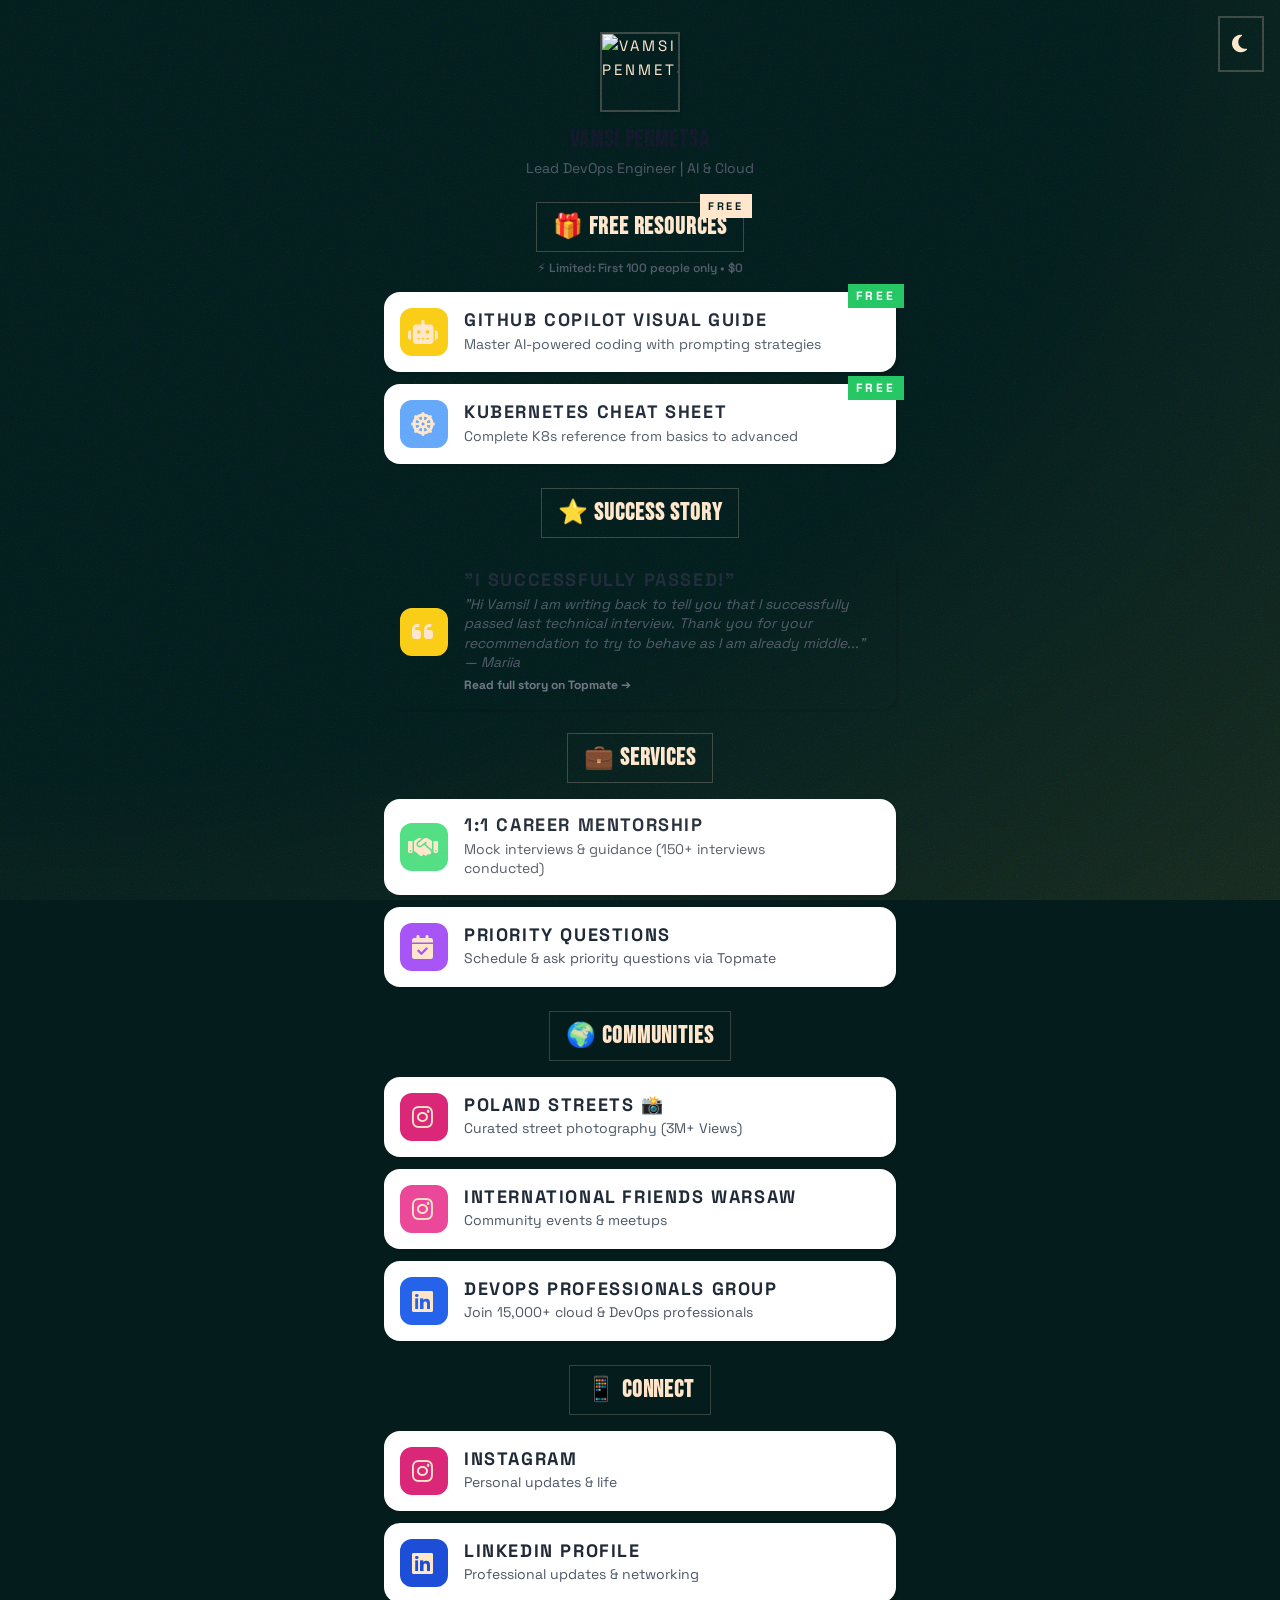
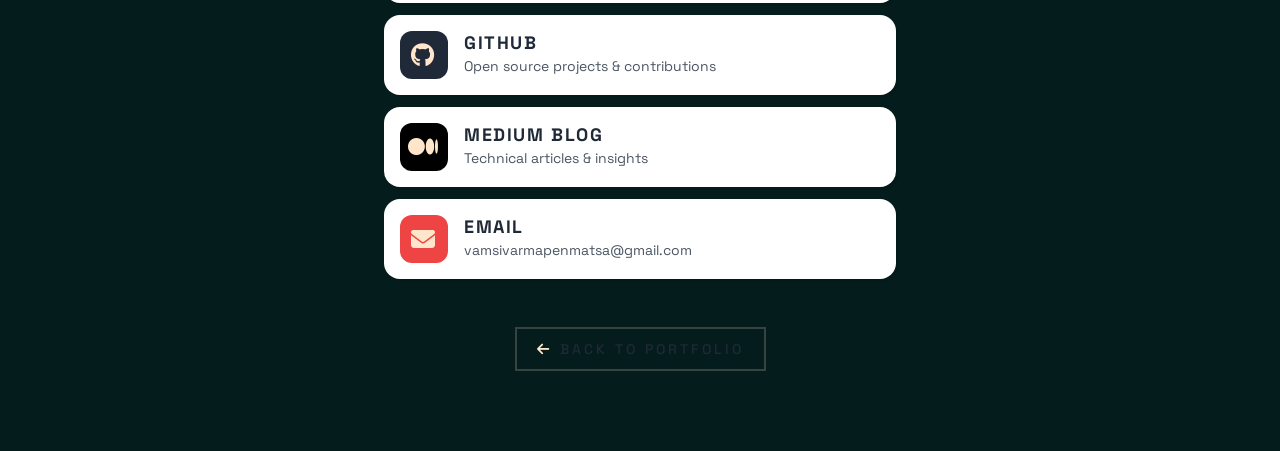
==== links/index.html @ af9b6572 "Updates" ====
<!DOCTYPE html>
<html lang="en">

<head>
    <meta charset="UTF-8">
    <meta name="viewport" content="width=device-width, initial-scale=1.0">
    <title>Vamsi Penmetsa | Links & Resources</title>
    <link rel="icon" type="image/jpeg" href="/assets/vamsi-profile-f85da86c.jpg">
    <link rel="stylesheet" href="https://cdnjs.cloudflare.com/ajax/libs/font-awesome/6.4.0/css/all.min.css"
        integrity="sha512-iecdLmaskl7CVkqkXNQ/ZH/XLlvWZOJyj7Yy7tcenmpD1ypASozpmT/E0iPtmFIB46ZmdtAc9eNBvH0H/ZpiBw=="
        crossorigin="anonymous" referrerpolicy="no-referrer" />
    <meta name="description" content="All my resources, products, services, and community links in one place.">
  <script type="module" crossorigin src="/assets/main-422a6672.js"></script>
  <link rel="stylesheet" href="/assets/main-b4ee6c34.css">
</head>

<body class="min-h-screen flex flex-col items-center py-8 px-4 relative overflow-x-hidden">

    <!-- Minimal Profile Section -->
    <div class="text-center mb-6 relative z-10">
        <img src="./public/vamsi-profile.jpg" alt="Vamsi Penmetsa"
            class="w-20 h-20 rounded-full border-2 border-pencil dark:border-pencil-dark shadow-md mx-auto mb-3 object-cover object-top">
        <h1 class="text-2xl font-bold mb-0.5 text-gray-900 dark:text-gray-50">Vamsi Penmetsa</h1>
        <p class="text-gray-600 dark:text-gray-300 text-sm">Lead DevOps Engineer | AI & Cloud</p>
    </div>

    <!-- Links Container -->
    <div class="w-full max-w-lg space-y-6 z-10 mb-8">

        <!-- FREE RESOURCES SECTION -->
        <section class="space-y-3">
            <div class="text-center mb-4">
                <div class="inline-block relative z-10">
                    <h2
                        class="text-2xl font-bold inline-block px-4 py-2 bg-marker-yellow dark:bg-marker-yellow-dark rounded-lg transform -rotate-1 shadow-sketch relative z-0">
                        🎁 Free Resources
                    </h2>
                    <span
                        class="absolute -top-2 -right-2 bg-red-500 text-white text-xs font-bold px-2 py-1 rounded-full animate-pulse z-20">FREE</span>
                </div>
                <p class="text-xs text-gray-600 dark:text-gray-400 mt-2 font-semibold">⚡ Limited: First 100 people only
                    • $0</p>
            </div>

            <a href="https://vamsipenmetsa.gumroad.com/l/ryfhqh" target="_blank" class="link-item group relative">
                <span
                    class="absolute -top-2 -right-2 bg-green-500 text-white text-xs font-bold px-2 py-1 rounded-full z-10">FREE</span>
                <div class="link-icon bg-yellow-400">
                    <i class="fas fa-robot text-2xl text-gray-800"></i>
                </div>
                <div class="link-content">
                    <h3 class="link-title">GitHub Copilot Visual Guide</h3>
                    <p class="link-description">Master AI-powered coding with prompting strategies</p>
                </div>
                <i class="link-arrow fas fa-arrow-right"></i>
            </a>

            <a href="https://vamsipenmetsa.gumroad.com/l/knioda" target="_blank" class="link-item group relative">
                <span
                    class="absolute -top-2 -right-2 bg-green-500 text-white text-xs font-bold px-2 py-1 rounded-full z-10">FREE</span>
                <div class="link-icon bg-blue-400">
                    <i class="fas fa-dharmachakra text-2xl text-white"></i>
                </div>
                <div class="link-content">
                    <h3 class="link-title">Kubernetes Cheat Sheet</h3>
                    <p class="link-description">Complete K8s reference from basics to advanced</p>
                </div>
                <i class="link-arrow fas fa-arrow-right"></i>
            </a>
        </section>

        <!-- TESTIMONIAL SECTION -->
        <section class="space-y-3">
            <div class="text-center mb-4">
                <h2
                    class="text-2xl font-bold inline-block px-4 py-2 bg-white dark:bg-paper-dark border-2 border-pencil dark:border-pencil-dark rounded-lg transform rotate-1 shadow-sketch">
                    ⭐ Success Story
                </h2>
            </div>

            <a href="https://topmate.io/vamsipenmetsa/1755002" target="_blank"
                class="block link-item group bg-yellow-50 dark:bg-gray-800">
                <div class="link-icon bg-yellow-400">
                    <i class="fas fa-quote-left text-2xl text-gray-800"></i>
                </div>
                <div class="link-content">
                    <h3 class="link-title">"I successfully passed!"</h3>
                    <p class="link-description italic">"Hi Vamsi! I am writing back to tell you that I successfully
                        passed last technical interview. Thank you for your recommendation to try to behave as I am
                        already middle..." — Mariia</p>
                    <p class="text-xs text-gray-500 mt-1 font-bold">Read full story on Topmate ➔</p>
                </div>
            </a>
        </section>

        <!-- SERVICES SECTION -->
        <section class="space-y-3">
            <div class="text-center mb-4">
                <h2
                    class="text-2xl font-bold inline-block px-4 py-2 bg-marker-pink dark:bg-marker-pink-dark rounded-lg transform rotate-1 shadow-sketch">
                    💼 Services
                </h2>
            </div>

            <a href="https://topmate.io/vamsipenmetsa/1755002" target="_blank" class="link-item group">
                <div class="link-icon bg-green-400">
                    <i class="fas fa-handshake text-2xl text-white"></i>
                </div>
                <div class="link-content">
                    <h3 class="link-title">1:1 Career Mentorship</h3>
                    <p class="link-description">Mock interviews & guidance (150+ interviews conducted)</p>
                </div>
                <i class="link-arrow fas fa-arrow-right"></i>
            </a>

            <a href="https://openinapp.link/aq10m" target="_blank" class="link-item group">
                <div class="link-icon bg-purple-500">
                    <i class="fas fa-calendar-check text-2xl text-white"></i>
                </div>
                <div class="link-content">
                    <h3 class="link-title">Priority Questions</h3>
                    <p class="link-description">Schedule & ask priority questions via Topmate</p>
                </div>
                <i class="link-arrow fas fa-external-link-alt"></i>
            </a>
        </section>

        <!-- COMMUNITIES SECTION -->
        <section class="space-y-3">
            <div class="text-center mb-4">
                <h2
                    class="text-2xl font-bold inline-block px-4 py-2 bg-marker-blue dark:bg-marker-blue-dark rounded-lg transform -rotate-1 shadow-sketch">
                    🌍 Communities
                </h2>
            </div>

            <a href="https://www.instagram.com/poland_streets" target="_blank" class="link-item group">
                <div class="link-icon bg-pink-600">
                    <i class="fab fa-instagram text-2xl text-white"></i>
                </div>
                <div class="link-content">
                    <h3 class="link-title">Poland Streets 📸</h3>
                    <p class="link-description">Curated street photography (3M+ Views)</p>
                </div>
                <i class="link-arrow fas fa-external-link-alt"></i>
            </a>

            <a href="https://www.instagram.com/international_friends_wawa" target="_blank" class="link-item group">
                <div class="link-icon bg-pink-500">
                    <i class="fab fa-instagram text-2xl text-white"></i>
                </div>
                <div class="link-content">
                    <h3 class="link-title">International Friends Warsaw</h3>
                    <p class="link-description">Community events & meetups</p>
                </div>
                <i class="link-arrow fas fa-external-link-alt"></i>
            </a>

            <a href="https://linkedin.openinapp.co/groups-13986647" target="_blank" class="link-item group">
                <div class="link-icon bg-blue-600">
                    <i class="fab fa-linkedin text-2xl text-white"></i>
                </div>
                <div class="link-content">
                    <h3 class="link-title">DevOps Professionals Group</h3>
                    <p class="link-description">Join 15,000+ cloud & DevOps professionals</p>
                </div>
                <i class="link-arrow fas fa-external-link-alt"></i>
            </a>
        </section>

        <!-- CONNECT SECTION -->
        <section class="space-y-3">
            <div class="text-center mb-4">
                <h2
                    class="text-2xl font-bold inline-block px-4 py-2 bg-marker-green dark:bg-marker-green-dark rounded-lg transform rotate-1 shadow-sketch">
                    📱 Connect
                </h2>
            </div>

            <a href="https://www.instagram.com/vamsipenmetsa7" target="_blank" class="link-item group">
                <div class="link-icon bg-pink-600">
                    <i class="fab fa-instagram text-2xl text-white"></i>
                </div>
                <div class="link-content">
                    <h3 class="link-title">Instagram</h3>
                    <p class="link-description">Personal updates & life</p>
                </div>
                <i class="link-arrow fas fa-external-link-alt"></i>
            </a>

            <a href="https://www.linkedin.com/in/vamsipenmetsa" target="_blank" class="link-item group">
                <div class="link-icon bg-blue-700">
                    <i class="fab fa-linkedin text-2xl text-white"></i>
                </div>
                <div class="link-content">
                    <h3 class="link-title">LinkedIn Profile</h3>
                    <p class="link-description">Professional updates & networking</p>
                </div>
                <i class="link-arrow fas fa-external-link-alt"></i>
            </a>

            <a href="https://github.com/vamsipenmetsa" target="_blank" class="link-item group">
                <div class="link-icon bg-gray-800 dark:bg-gray-700">
                    <i class="fab fa-github text-2xl text-white"></i>
                </div>
                <div class="link-content">
                    <h3 class="link-title">GitHub</h3>
                    <p class="link-description">Open source projects & contributions</p>
                </div>
                <i class="link-arrow fas fa-external-link-alt"></i>
            </a>

            <a href="https://medium.com/@vamsipenmetsa" target="_blank" class="link-item group">
                <div class="link-icon bg-black dark:bg-gray-900">
                    <i class="fab fa-medium text-2xl text-white"></i>
                </div>
                <div class="link-content">
                    <h3 class="link-title">Medium Blog</h3>
                    <p class="link-description">Technical articles & insights</p>
                </div>
                <i class="link-arrow fas fa-external-link-alt"></i>
            </a>

            <a href="mailto:vamsivarmapenmatsa@gmail.com" class="link-item group">
                <div class="link-icon bg-red-500">
                    <i class="fas fa-envelope text-2xl text-white"></i>
                </div>
                <div class="link-content">
                    <h3 class="link-title">Email</h3>
                    <p class="link-description">vamsivarmapenmatsa@gmail.com</p>
                </div>
                <i class="link-arrow fas fa-arrow-right"></i>
            </a>


        </section>

        <!-- Back to Portfolio -->
        <div class="text-center pt-6 pb-4">
            <a href="../index.html"
                class="inline-flex items-center gap-2 px-5 py-2.5 rounded-full border-2 border-pencil dark:border-pencil-dark text-sm font-medium text-gray-800 dark:text-gray-200 hover:bg-pencil hover:text-white dark:hover:bg-pencil-dark dark:hover:text-white transition-all duration-300 shadow-sketch">
                <i class="fas fa-arrow-left"></i>
                <span>Back to Portfolio</span>
            </a>
        </div>
    </div>

    <!-- Theme Toggle -->
    <button id="theme-toggle"
        class="fixed top-4 right-4 text-xl text-pencil dark:text-pencil-dark hover:text-blue-600 transition-all z-50 p-3 bg-white dark:bg-paper-dark rounded-full shadow-sketch border-2 border-pencil dark:border-pencil-dark hover:rotate-12 hover:scale-110">
        <i class="fas fa-moon dark:hidden"></i>
        <i class="fas fa-sun hidden dark:block text-yellow-400"></i>
    </button>

    

    <style>
        /* Link Item Styles */
        .link-item {
            display: flex;
            align-items: center;
            gap: 1rem;
            padding: 1rem;
            background: white;
            border: 2px solid var(--pencil);
            border-radius: 16px;
            transition: all 0.3s ease;
            text-decoration: none;
            color: inherit;
            box-shadow: 3px 3px 0px rgba(0, 0, 0, 0.1);
        }

        .dark .link-item {
            background: var(--paper-dark);
            border-color: var(--pencil-dark);
        }

        .link-item:hover {
            transform: translateY(-2px);
            box-shadow: 5px 5px 0px rgba(0, 0, 0, 0.15);
        }

        .link-icon {
            width: 48px;
            height: 48px;
            min-width: 48px;
            border-radius: 12px;
            display: flex;
            align-items: center;
            justify-content: center;
            transition: transform 0.3s ease;
        }

        .link-icon i {
            display: inline-block;
            line-height: 1;
        }


        .link-item:hover .link-icon {
            transform: scale(1.1) rotate(5deg);
        }

        .link-content {
            flex: 1;
            text-align: left;
            min-width: 0;
        }

        .link-title {
            font-size: 1.125rem;
            font-weight: 700;
            margin: 0 0 0.25rem 0;
            color: #1f2937;
            transition: color 0.3s ease;
        }

        .dark .link-title {
            color: #f9fafb;
        }

        .link-item:hover .link-title {
            color: #2563eb;
        }

        .link-description {
            font-size: 0.875rem;
            margin: 0;
            color: #4b5563;
            line-height: 1.4;
        }

        .dark .link-description {
            color: #d1d5db;
        }

        .link-arrow {
            font-size: 1.25rem;
            color: #9ca3af;
            opacity: 0;
            transform: translateX(-8px);
            transition: all 0.3s ease;
        }

        .link-item:hover .link-arrow {
            opacity: 1;
            transform: translateX(0);
            color: #2563eb;
        }

        /* Section Headers */
        section h2 {
            position: relative;
            z-index: 1;
        }

        /* Responsive adjustments */
        @media (max-width: 640px) {
            .link-title {
                font-size: 1rem;
            }

            .link-description {
                font-size: 0.8125rem;
            }

            .link-icon {
                width: 40px;
                height: 40px;
                min-width: 40px;
            }

            section h2 {
                font-size: 1.5rem;
            }
        }
    </style>
</body>

</html>
---- assets/main-b4ee6c34.css ----
@import"https://fonts.googleapis.com/css2?family=Bebas+Neue&family=Space+Grotesk:wght@300;400;500;600;700&family=Courier+Prime:wght@400;700&display=swap";*,:before,:after{--tw-border-spacing-x: 0;--tw-border-spacing-y: 0;--tw-translate-x: 0;--tw-translate-y: 0;--tw-rotate: 0;--tw-skew-x: 0;--tw-skew-y: 0;--tw-scale-x: 1;--tw-scale-y: 1;--tw-pan-x: ;--tw-pan-y: ;--tw-pinch-zoom: ;--tw-scroll-snap-strictness: proximity;--tw-gradient-from-position: ;--tw-gradient-via-position: ;--tw-gradient-to-position: ;--tw-ordinal: ;--tw-slashed-zero: ;--tw-numeric-figure: ;--tw-numeric-spacing: ;--tw-numeric-fraction: ;--tw-ring-inset: ;--tw-ring-offset-width: 0px;--tw-ring-offset-color: #fff;--tw-ring-color: rgb(59 130 246 / .5);--tw-ring-offset-shadow: 0 0 #0000;--tw-ring-shadow: 0 0 #0000;--tw-shadow: 0 0 #0000;--tw-shadow-colored: 0 0 #0000;--tw-blur: ;--tw-brightness: ;--tw-contrast: ;--tw-grayscale: ;--tw-hue-rotate: ;--tw-invert: ;--tw-saturate: ;--tw-sepia: ;--tw-drop-shadow: ;--tw-backdrop-blur: ;--tw-backdrop-brightness: ;--tw-backdrop-contrast: ;--tw-backdrop-grayscale: ;--tw-backdrop-hue-rotate: ;--tw-backdrop-invert: ;--tw-backdrop-opacity: ;--tw-backdrop-saturate: ;--tw-backdrop-sepia: ;--tw-contain-size: ;--tw-contain-layout: ;--tw-contain-paint: ;--tw-contain-style: }::backdrop{--tw-border-spacing-x: 0;--tw-border-spacing-y: 0;--tw-translate-x: 0;--tw-translate-y: 0;--tw-rotate: 0;--tw-skew-x: 0;--tw-skew-y: 0;--tw-scale-x: 1;--tw-scale-y: 1;--tw-pan-x: ;--tw-pan-y: ;--tw-pinch-zoom: ;--tw-scroll-snap-strictness: proximity;--tw-gradient-from-position: ;--tw-gradient-via-position: ;--tw-gradient-to-position: ;--tw-ordinal: ;--tw-slashed-zero: ;--tw-numeric-figure: ;--tw-numeric-spacing: ;--tw-numeric-fraction: ;--tw-ring-inset: ;--tw-ring-offset-width: 0px;--tw-ring-offset-color: #fff;--tw-ring-color: rgb(59 130 246 / .5);--tw-ring-offset-shadow: 0 0 #0000;--tw-ring-shadow: 0 0 #0000;--tw-shadow: 0 0 #0000;--tw-shadow-colored: 0 0 #0000;--tw-blur: ;--tw-brightness: ;--tw-contrast: ;--tw-grayscale: ;--tw-hue-rotate: ;--tw-invert: ;--tw-saturate: ;--tw-sepia: ;--tw-drop-shadow: ;--tw-backdrop-blur: ;--tw-backdrop-brightness: ;--tw-backdrop-contrast: ;--tw-backdrop-grayscale: ;--tw-backdrop-hue-rotate: ;--tw-backdrop-invert: ;--tw-backdrop-opacity: ;--tw-backdrop-saturate: ;--tw-backdrop-sepia: ;--tw-contain-size: ;--tw-contain-layout: ;--tw-contain-paint: ;--tw-contain-style: }*,:before,:after{box-sizing:border-box;border-width:0;border-style:solid;border-color:#e5e7eb}:before,:after{--tw-content: ""}html,:host{line-height:1.5;-webkit-text-size-adjust:100%;-moz-tab-size:4;-o-tab-size:4;tab-size:4;font-family:Space Grotesk,system-ui,sans-serif;font-feature-settings:normal;font-variation-settings:normal;-webkit-tap-highlight-color:transparent}body{margin:0;line-height:inherit}hr{height:0;color:inherit;border-top-width:1px}abbr:where([title]){-webkit-text-decoration:underline dotted;text-decoration:underline dotted}h1,h2,h3,h4,h5,h6{font-size:inherit;font-weight:inherit}a{color:inherit;text-decoration:inherit}b,strong{font-weight:bolder}code,kbd,samp,pre{font-family:Courier Prime,ui-monospace,monospace;font-feature-settings:normal;font-variation-settings:normal;font-size:1em}small{font-size:80%}sub,sup{font-size:75%;line-height:0;position:relative;vertical-align:baseline}sub{bottom:-.25em}sup{top:-.5em}table{text-indent:0;border-color:inherit;border-collapse:collapse}button,input,optgroup,select,textarea{font-family:inherit;font-feature-settings:inherit;font-variation-settings:inherit;font-size:100%;font-weight:inherit;line-height:inherit;letter-spacing:inherit;color:inherit;margin:0;padding:0}button,select{text-transform:none}button,input:where([type=button]),input:where([type=reset]),input:where([type=submit]){-webkit-appearance:button;background-color:transparent;background-image:none}:-moz-focusring{outline:auto}:-moz-ui-invalid{box-shadow:none}progress{vertical-align:baseline}::-webkit-inner-spin-button,::-webkit-outer-spin-button{height:auto}[type=search]{-webkit-appearance:textfield;outline-offset:-2px}::-webkit-search-decoration{-webkit-appearance:none}::-webkit-file-upload-button{-webkit-appearance:button;font:inherit}summary{display:list-item}blockquote,dl,dd,h1,h2,h3,h4,h5,h6,hr,figure,p,pre{margin:0}fieldset{margin:0;padding:0}legend{padding:0}ol,ul,menu{list-style:none;margin:0;padding:0}dialog{padding:0}textarea{resize:vertical}input::-moz-placeholder,textarea::-moz-placeholder{opacity:1;color:#9ca3af}input::placeholder,textarea::placeholder{opacity:1;color:#9ca3af}button,[role=button]{cursor:pointer}:disabled{cursor:default}img,svg,video,canvas,audio,iframe,embed,object{display:block;vertical-align:middle}img,video{max-width:100%;height:auto}[hidden]:where(:not([hidden=until-found])){display:none}.fixed{position:fixed}.absolute{position:absolute}.relative{position:relative}.sticky{position:sticky}.-inset-4{top:-1rem;right:-1rem;bottom:-1rem;left:-1rem}.inset-0{top:0;right:0;bottom:0;left:0}.-bottom-6{bottom:-1.5rem}.-left-5{left:-1.25rem}.-left-\[42px\]{left:-42px}.-right-12{right:-3rem}.-right-2{right:-.5rem}.-right-4{right:-1rem}.-top-2{top:-.5rem}.-top-4{top:-1rem}.-top-5{top:-1.25rem}.-top-8{top:-2rem}.bottom-3{bottom:.75rem}.left-0{left:0}.left-1\/2{left:50%}.left-3{left:.75rem}.right-3{right:.75rem}.right-4{right:1rem}.top-0{top:0}.top-16{top:4rem}.top-4{top:1rem}.-z-10{z-index:-10}.z-0{z-index:0}.z-10{z-index:10}.z-20{z-index:20}.z-50{z-index:50}.mx-auto{margin-left:auto;margin-right:auto}.mb-0\.5{margin-bottom:.125rem}.mb-10{margin-bottom:2.5rem}.mb-12{margin-bottom:3rem}.mb-2{margin-bottom:.5rem}.mb-20{margin-bottom:5rem}.mb-3{margin-bottom:.75rem}.mb-4{margin-bottom:1rem}.mb-5{margin-bottom:1.25rem}.mb-6{margin-bottom:1.5rem}.mb-8{margin-bottom:2rem}.ml-4{margin-left:1rem}.mt-1{margin-top:.25rem}.mt-2{margin-top:.5rem}.mt-3{margin-top:.75rem}.mt-4{margin-top:1rem}.mt-6{margin-top:1.5rem}.block{display:block}.inline-block{display:inline-block}.flex{display:flex}.inline-flex{display:inline-flex}.grid{display:grid}.hidden{display:none}.h-12{height:3rem}.h-20{height:5rem}.h-4{height:1rem}.h-6{height:1.5rem}.h-64{height:16rem}.h-\[115\%\]{height:115%}.h-full{height:100%}.min-h-screen{min-height:100vh}.w-12{width:3rem}.w-16{width:4rem}.w-20{width:5rem}.w-4{width:1rem}.w-6{width:1.5rem}.w-64{width:16rem}.w-\[115\%\]{width:115%}.w-full{width:100%}.max-w-2xl{max-width:42rem}.max-w-4xl{max-width:56rem}.max-w-5xl{max-width:64rem}.max-w-lg{max-width:32rem}.flex-1{flex:1 1 0%}.grow{flex-grow:1}.-translate-x-1\/2{--tw-translate-x: -50%;transform:translate(var(--tw-translate-x),var(--tw-translate-y)) rotate(var(--tw-rotate)) skew(var(--tw-skew-x)) skewY(var(--tw-skew-y)) scaleX(var(--tw-scale-x)) scaleY(var(--tw-scale-y))}.-rotate-1{--tw-rotate: -1deg;transform:translate(var(--tw-translate-x),var(--tw-translate-y)) rotate(var(--tw-rotate)) skew(var(--tw-skew-x)) skewY(var(--tw-skew-y)) scaleX(var(--tw-scale-x)) scaleY(var(--tw-scale-y))}.-rotate-2{--tw-rotate: -2deg;transform:translate(var(--tw-translate-x),var(--tw-translate-y)) rotate(var(--tw-rotate)) skew(var(--tw-skew-x)) skewY(var(--tw-skew-y)) scaleX(var(--tw-scale-x)) scaleY(var(--tw-scale-y))}.-rotate-6{--tw-rotate: -6deg;transform:translate(var(--tw-translate-x),var(--tw-translate-y)) rotate(var(--tw-rotate)) skew(var(--tw-skew-x)) skewY(var(--tw-skew-y)) scaleX(var(--tw-scale-x)) scaleY(var(--tw-scale-y))}.rotate-1{--tw-rotate: 1deg;transform:translate(var(--tw-translate-x),var(--tw-translate-y)) rotate(var(--tw-rotate)) skew(var(--tw-skew-x)) skewY(var(--tw-skew-y)) scaleX(var(--tw-scale-x)) scaleY(var(--tw-scale-y))}.rotate-12{--tw-rotate: 12deg;transform:translate(var(--tw-translate-x),var(--tw-translate-y)) rotate(var(--tw-rotate)) skew(var(--tw-skew-x)) skewY(var(--tw-skew-y)) scaleX(var(--tw-scale-x)) scaleY(var(--tw-scale-y))}.rotate-2{--tw-rotate: 2deg;transform:translate(var(--tw-translate-x),var(--tw-translate-y)) rotate(var(--tw-rotate)) skew(var(--tw-skew-x)) skewY(var(--tw-skew-y)) scaleX(var(--tw-scale-x)) scaleY(var(--tw-scale-y))}.rotate-6{--tw-rotate: 6deg;transform:translate(var(--tw-translate-x),var(--tw-translate-y)) rotate(var(--tw-rotate)) skew(var(--tw-skew-x)) skewY(var(--tw-skew-y)) scaleX(var(--tw-scale-x)) scaleY(var(--tw-scale-y))}.-skew-y-1{--tw-skew-y: -1deg;transform:translate(var(--tw-translate-x),var(--tw-translate-y)) rotate(var(--tw-rotate)) skew(var(--tw-skew-x)) skewY(var(--tw-skew-y)) scaleX(var(--tw-scale-x)) scaleY(var(--tw-scale-y))}.scale-105{--tw-scale-x: 1.05;--tw-scale-y: 1.05;transform:translate(var(--tw-translate-x),var(--tw-translate-y)) rotate(var(--tw-rotate)) skew(var(--tw-skew-x)) skewY(var(--tw-skew-y)) scaleX(var(--tw-scale-x)) scaleY(var(--tw-scale-y))}.transform{transform:translate(var(--tw-translate-x),var(--tw-translate-y)) rotate(var(--tw-rotate)) skew(var(--tw-skew-x)) skewY(var(--tw-skew-y)) scaleX(var(--tw-scale-x)) scaleY(var(--tw-scale-y))}@keyframes pulse{50%{opacity:.5}}.animate-pulse{animation:pulse 2s cubic-bezier(.4,0,.6,1) infinite}.cursor-pointer{cursor:pointer}.list-inside{list-style-position:inside}.list-disc{list-style-type:disc}.grid-cols-2{grid-template-columns:repeat(2,minmax(0,1fr))}.grid-cols-3{grid-template-columns:repeat(3,minmax(0,1fr))}.flex-col{flex-direction:column}.flex-wrap{flex-wrap:wrap}.items-center{align-items:center}.justify-center{justify-content:center}.justify-between{justify-content:space-between}.gap-1{gap:.25rem}.gap-12{gap:3rem}.gap-2{gap:.5rem}.gap-3{gap:.75rem}.gap-4{gap:1rem}.gap-5{gap:1.25rem}.gap-6{gap:1.5rem}.gap-8{gap:2rem}.space-y-1>:not([hidden])~:not([hidden]){--tw-space-y-reverse: 0;margin-top:calc(.25rem * calc(1 - var(--tw-space-y-reverse)));margin-bottom:calc(.25rem * var(--tw-space-y-reverse))}.space-y-12>:not([hidden])~:not([hidden]){--tw-space-y-reverse: 0;margin-top:calc(3rem * calc(1 - var(--tw-space-y-reverse)));margin-bottom:calc(3rem * var(--tw-space-y-reverse))}.space-y-2>:not([hidden])~:not([hidden]){--tw-space-y-reverse: 0;margin-top:calc(.5rem * calc(1 - var(--tw-space-y-reverse)));margin-bottom:calc(.5rem * var(--tw-space-y-reverse))}.space-y-3>:not([hidden])~:not([hidden]){--tw-space-y-reverse: 0;margin-top:calc(.75rem * calc(1 - var(--tw-space-y-reverse)));margin-bottom:calc(.75rem * var(--tw-space-y-reverse))}.space-y-6>:not([hidden])~:not([hidden]){--tw-space-y-reverse: 0;margin-top:calc(1.5rem * calc(1 - var(--tw-space-y-reverse)));margin-bottom:calc(1.5rem * var(--tw-space-y-reverse))}.overflow-hidden{overflow:hidden}.overflow-x-hidden{overflow-x:hidden}.whitespace-nowrap{white-space:nowrap}.rounded{border-radius:.25rem}.rounded-3xl{border-radius:1.5rem}.rounded-full{border-radius:9999px}.rounded-lg{border-radius:.5rem}.border{border-width:1px}.border-2{border-width:2px}.border-4{border-width:4px}.border-b-2{border-bottom-width:2px}.border-l-4{border-left-width:4px}.border-l-8{border-left-width:8px}.border-t{border-top-width:1px}.border-t-2{border-top-width:2px}.border-dashed{border-style:dashed}.border-blue-600{--tw-border-opacity: 1;border-color:rgb(37 99 235 / var(--tw-border-opacity, 1))}.border-gray-400{--tw-border-opacity: 1;border-color:rgb(156 163 175 / var(--tw-border-opacity, 1))}.border-marker-yellow{border-color:#ffe6cb22}.border-pencil{--tw-border-opacity: 1;border-color:rgb(255 230 203 / var(--tw-border-opacity, 1))}.border-white{--tw-border-opacity: 1;border-color:rgb(255 255 255 / var(--tw-border-opacity, 1))}.bg-black{--tw-bg-opacity: 1;background-color:rgb(0 0 0 / var(--tw-bg-opacity, 1))}.bg-blue-400{--tw-bg-opacity: 1;background-color:rgb(96 165 250 / var(--tw-bg-opacity, 1))}.bg-blue-600{--tw-bg-opacity: 1;background-color:rgb(37 99 235 / var(--tw-bg-opacity, 1))}.bg-blue-700{--tw-bg-opacity: 1;background-color:rgb(29 78 216 / var(--tw-bg-opacity, 1))}.bg-gray-300{--tw-bg-opacity: 1;background-color:rgb(209 213 219 / var(--tw-bg-opacity, 1))}.bg-gray-800{--tw-bg-opacity: 1;background-color:rgb(31 41 55 / var(--tw-bg-opacity, 1))}.bg-green-400{--tw-bg-opacity: 1;background-color:rgb(74 222 128 / var(--tw-bg-opacity, 1))}.bg-green-500{--tw-bg-opacity: 1;background-color:rgb(34 197 94 / var(--tw-bg-opacity, 1))}.bg-marker-blue,.bg-marker-green,.bg-marker-pink{background-color:#ffe6cb11}.bg-marker-yellow{background-color:#ffe6cb22}.bg-paper{--tw-bg-opacity: 1;background-color:rgb(4 28 28 / var(--tw-bg-opacity, 1))}.bg-paper\/90{background-color:#041c1ce6}.bg-pencil{--tw-bg-opacity: 1;background-color:rgb(255 230 203 / var(--tw-bg-opacity, 1))}.bg-pink-500{--tw-bg-opacity: 1;background-color:rgb(236 72 153 / var(--tw-bg-opacity, 1))}.bg-pink-600{--tw-bg-opacity: 1;background-color:rgb(219 39 119 / var(--tw-bg-opacity, 1))}.bg-purple-500{--tw-bg-opacity: 1;background-color:rgb(168 85 247 / var(--tw-bg-opacity, 1))}.bg-red-500{--tw-bg-opacity: 1;background-color:rgb(239 68 68 / var(--tw-bg-opacity, 1))}.bg-white{--tw-bg-opacity: 1;background-color:rgb(255 255 255 / var(--tw-bg-opacity, 1))}.bg-yellow-400{--tw-bg-opacity: 1;background-color:rgb(250 204 21 / var(--tw-bg-opacity, 1))}.bg-yellow-50{--tw-bg-opacity: 1;background-color:rgb(254 252 232 / var(--tw-bg-opacity, 1))}.object-contain{-o-object-fit:contain;object-fit:contain}.object-cover{-o-object-fit:cover;object-fit:cover}.object-top{-o-object-position:top;object-position:top}.p-2{padding:.5rem}.p-3{padding:.75rem}.p-4{padding:1rem}.p-5{padding:1.25rem}.p-6{padding:1.5rem}.p-8{padding:2rem}.\!px-4{padding-left:1rem!important;padding-right:1rem!important}.\!py-1{padding-top:.25rem!important;padding-bottom:.25rem!important}.px-1{padding-left:.25rem;padding-right:.25rem}.px-2{padding-left:.5rem;padding-right:.5rem}.px-3{padding-left:.75rem;padding-right:.75rem}.px-4{padding-left:1rem;padding-right:1rem}.px-5{padding-left:1.25rem;padding-right:1.25rem}.py-1{padding-top:.25rem;padding-bottom:.25rem}.py-2{padding-top:.5rem;padding-bottom:.5rem}.py-2\.5{padding-top:.625rem;padding-bottom:.625rem}.py-3{padding-top:.75rem;padding-bottom:.75rem}.py-4{padding-top:1rem;padding-bottom:1rem}.py-8{padding-top:2rem;padding-bottom:2rem}.pb-4{padding-bottom:1rem}.pl-4{padding-left:1rem}.pl-8{padding-left:2rem}.pt-3{padding-top:.75rem}.pt-4{padding-top:1rem}.pt-6{padding-top:1.5rem}.text-center{text-align:center}.text-2xl{font-size:1.5rem;line-height:2rem}.text-3xl{font-size:1.875rem;line-height:2.25rem}.text-5xl{font-size:3rem;line-height:1}.text-6xl{font-size:3.75rem;line-height:1}.text-base{font-size:1rem;line-height:1.5rem}.text-lg{font-size:1.125rem;line-height:1.75rem}.text-sm{font-size:.875rem;line-height:1.25rem}.text-xl{font-size:1.25rem;line-height:1.75rem}.text-xs{font-size:.75rem;line-height:1rem}.font-bold{font-weight:700}.font-medium{font-weight:500}.font-normal{font-weight:400}.font-semibold{font-weight:600}.uppercase{text-transform:uppercase}.italic{font-style:italic}.leading-relaxed{line-height:1.625}.leading-snug{line-height:1.375}.leading-tight{line-height:1.25}.tracking-widest{letter-spacing:.1em}.text-blue-600{--tw-text-opacity: 1;color:rgb(37 99 235 / var(--tw-text-opacity, 1))}.text-gray-500{--tw-text-opacity: 1;color:rgb(107 114 128 / var(--tw-text-opacity, 1))}.text-gray-600{--tw-text-opacity: 1;color:rgb(75 85 99 / var(--tw-text-opacity, 1))}.text-gray-800{--tw-text-opacity: 1;color:rgb(31 41 55 / var(--tw-text-opacity, 1))}.text-gray-900{--tw-text-opacity: 1;color:rgb(17 24 39 / var(--tw-text-opacity, 1))}.text-marker-yellow{color:#ffe6cb22}.text-pencil{--tw-text-opacity: 1;color:rgb(255 230 203 / var(--tw-text-opacity, 1))}.text-pencil-light{color:#ffe6cb99}.text-red-500{--tw-text-opacity: 1;color:rgb(239 68 68 / var(--tw-text-opacity, 1))}.text-white{--tw-text-opacity: 1;color:rgb(255 255 255 / var(--tw-text-opacity, 1))}.text-yellow-400{--tw-text-opacity: 1;color:rgb(250 204 21 / var(--tw-text-opacity, 1))}.text-yellow-500{--tw-text-opacity: 1;color:rgb(234 179 8 / var(--tw-text-opacity, 1))}.opacity-0{opacity:0}.opacity-20{opacity:.2}.opacity-50{opacity:.5}.shadow-inner{--tw-shadow: inset 0 2px 4px 0 rgb(0 0 0 / .05);--tw-shadow-colored: inset 0 2px 4px 0 var(--tw-shadow-color);box-shadow:var(--tw-ring-offset-shadow, 0 0 #0000),var(--tw-ring-shadow, 0 0 #0000),var(--tw-shadow)}.shadow-lg{--tw-shadow: 0 10px 15px -3px rgb(0 0 0 / .1), 0 4px 6px -4px rgb(0 0 0 / .1);--tw-shadow-colored: 0 10px 15px -3px var(--tw-shadow-color), 0 4px 6px -4px var(--tw-shadow-color);box-shadow:var(--tw-ring-offset-shadow, 0 0 #0000),var(--tw-ring-shadow, 0 0 #0000),var(--tw-shadow)}.shadow-md{--tw-shadow: 0 4px 6px -1px rgb(0 0 0 / .1), 0 2px 4px -2px rgb(0 0 0 / .1);--tw-shadow-colored: 0 4px 6px -1px var(--tw-shadow-color), 0 2px 4px -2px var(--tw-shadow-color);box-shadow:var(--tw-ring-offset-shadow, 0 0 #0000),var(--tw-ring-shadow, 0 0 #0000),var(--tw-shadow)}.shadow-sketch,.shadow-sketch-hover{--tw-shadow: 0 0 #0000;--tw-shadow-colored: 0 0 #0000;box-shadow:var(--tw-ring-offset-shadow, 0 0 #0000),var(--tw-ring-shadow, 0 0 #0000),var(--tw-shadow)}.filter{filter:var(--tw-blur) var(--tw-brightness) var(--tw-contrast) var(--tw-grayscale) var(--tw-hue-rotate) var(--tw-invert) var(--tw-saturate) var(--tw-sepia) var(--tw-drop-shadow)}.backdrop-blur-sm{--tw-backdrop-blur: blur(4px);-webkit-backdrop-filter:var(--tw-backdrop-blur) var(--tw-backdrop-brightness) var(--tw-backdrop-contrast) var(--tw-backdrop-grayscale) var(--tw-backdrop-hue-rotate) var(--tw-backdrop-invert) var(--tw-backdrop-opacity) var(--tw-backdrop-saturate) var(--tw-backdrop-sepia);backdrop-filter:var(--tw-backdrop-blur) var(--tw-backdrop-brightness) var(--tw-backdrop-contrast) var(--tw-backdrop-grayscale) var(--tw-backdrop-hue-rotate) var(--tw-backdrop-invert) var(--tw-backdrop-opacity) var(--tw-backdrop-saturate) var(--tw-backdrop-sepia)}.transition{transition-property:color,background-color,border-color,text-decoration-color,fill,stroke,opacity,box-shadow,transform,filter,backdrop-filter;transition-timing-function:cubic-bezier(.4,0,.2,1);transition-duration:.15s}.transition-all{transition-property:all;transition-timing-function:cubic-bezier(.4,0,.2,1);transition-duration:.15s}.transition-colors{transition-property:color,background-color,border-color,text-decoration-color,fill,stroke;transition-timing-function:cubic-bezier(.4,0,.2,1);transition-duration:.15s}.transition-opacity{transition-property:opacity;transition-timing-function:cubic-bezier(.4,0,.2,1);transition-duration:.15s}.transition-transform{transition-property:transform;transition-timing-function:cubic-bezier(.4,0,.2,1);transition-duration:.15s}.duration-300{transition-duration:.3s}:root{--bg: #041C1C;--text: #ffe6cb;--text-dim: rgba(255, 230, 203, .6);--text-muted: rgba(255, 230, 203, .4);--border: rgba(255, 230, 203, .2);--accent: #ffbd38;--hover-fill: rgba(255, 230, 203, .05)}html,body{background:var(--bg);color:var(--text)}body{font-family:Space Grotesk,system-ui,sans-serif;font-size:.9375rem;font-weight:400;line-height:1.6;letter-spacing:.1875rem;text-transform:uppercase;-webkit-font-smoothing:antialiased;-moz-osx-font-smoothing:grayscale;overflow-x:hidden;position:relative;background-image:none}::-moz-selection{background:var(--accent);color:var(--bg)}::selection{background:var(--accent);color:var(--bg)}body:before{content:"";position:fixed;top:0;right:0;bottom:0;left:0;pointer-events:none;z-index:200;mix-blend-mode:color-dodge;opacity:.08;background-image:url("data:image/svg+xml;utf8,<svg xmlns='http://www.w3.org/2000/svg' width='300' height='300'><filter id='n'><feTurbulence type='fractalNoise' baseFrequency='0.85' numOctaves='4' stitchTiles='stitch'/></filter><rect width='100%25' height='100%25' filter='url(%23n)'/></svg>");background-size:300px 300px}body:after{content:"";position:fixed;top:0;right:0;bottom:0;left:0;pointer-events:none;z-index:99;background:radial-gradient(ellipse at 0% 0%,rgba(255,189,56,0) 60%,rgba(255,189,56,.35) 100%);mix-blend-mode:lighten;opacity:.22}h1,h2,.font-display{font-family:Bebas Neue,Arial Narrow,sans-serif;font-weight:400;letter-spacing:.04em;line-height:.92;text-transform:uppercase}h1{font-size:clamp(3rem,8vw,6rem)}h2{font-size:clamp(2.2rem,5vw,4.2rem)}h3,h4,h5{font-family:Space Grotesk,system-ui,sans-serif;font-weight:600;letter-spacing:.1rem;line-height:1.15;text-transform:uppercase}h3{font-size:clamp(1.2rem,2vw,1.6rem)}p,li,blockquote{font-family:Space Grotesk,system-ui,sans-serif;font-size:1.0625rem;letter-spacing:normal;text-transform:none;line-height:1.6;color:var(--text-dim)}code,.font-courier{font-family:Courier Prime,ui-monospace,monospace;font-size:.75rem;letter-spacing:.08em;text-transform:lowercase}a{color:inherit;text-decoration:none;transition:opacity .15s ease}a:hover{opacity:.7}::-webkit-scrollbar{width:8px}::-webkit-scrollbar-track{background:var(--bg)}::-webkit-scrollbar-thumb{background:var(--text-muted);border:2px solid var(--bg)}.highlight-yellow,.highlight-pink,.highlight-green,.highlight-blue{display:inline-block;font-family:Space Grotesk,system-ui,sans-serif;font-size:.6875rem;font-weight:500;letter-spacing:.18rem;text-transform:uppercase;padding:.2em .5em;border:1px solid var(--border);background:transparent;color:var(--text);border-radius:0;mix-blend-mode:plus-lighter}.dark .highlight-yellow,.dark .highlight-pink,.dark .highlight-green,.dark .highlight-blue{background:transparent;border-color:var(--border);color:var(--text)}.sketch-box{background:transparent!important;color:var(--text)!important;border:1px solid var(--border)!important;border-radius:0!important;box-shadow:none!important;transform:none!important;transition:background .2s ease;position:relative}.sketch-box:hover{background:var(--hover-fill)!important;transform:none!important;box-shadow:none!important}.sketch-btn{display:inline-flex;align-items:center;gap:.5rem;padding:.6rem 1.2rem;border:1px solid var(--border)!important;border-radius:0!important;background:transparent!important;color:var(--text)!important;font-family:Space Grotesk,system-ui,sans-serif;font-weight:500;font-size:.6875rem;letter-spacing:.18rem;text-transform:uppercase;cursor:pointer;transition:all .15s ease}.sketch-btn:hover{background:var(--hover-fill)!important;color:var(--text)!important}.sketch-btn.bg-marker-yellow,.sketch-btn[class*=marker-yellow],.sketch-btn.bg-marker-blue{border-color:var(--text)!important;background:var(--text)!important;color:var(--bg)!important}.sketch-btn.bg-marker-yellow:hover,.sketch-btn[class*=marker-yellow]:hover,.sketch-btn.bg-marker-blue:hover{opacity:.8;background:var(--text)!important;color:var(--bg)!important}.nav-link{font-family:Space Grotesk,system-ui,sans-serif;font-size:.9375rem;font-weight:500;letter-spacing:.1875rem;text-transform:uppercase;color:var(--text);opacity:.7;transition:opacity .15s ease;position:relative;padding:0}.nav-link:after{display:none}.nav-link:hover{opacity:1;color:var(--text)}.section-title{font-family:Bebas Neue,Arial Narrow,sans-serif!important;font-size:clamp(2.2rem,5vw,4rem)!important;font-weight:400!important;letter-spacing:.04em!important;line-height:.92!important;text-transform:uppercase!important;color:var(--text)!important;background:none!important;border-bottom:1px solid var(--border);padding-bottom:.5rem;margin-bottom:2rem!important;display:block!important;transform:none!important}.section-title:before{display:none}.sticky-note,.sticky-note-pink,.sticky-note-yellow,.sticky-note-blue{padding:1.5rem;border:1px solid var(--border);background:transparent;color:var(--text);border-radius:0;box-shadow:none;transform:none!important;position:relative}.sticky-note-pink:before,.sticky-note-yellow:before,.sticky-note-blue:before{display:none}.dark .sticky-note,.dark .sticky-note-pink,.dark .sticky-note-yellow,.dark .sticky-note-blue{background:transparent;color:var(--text);border-color:var(--border)}header{border-bottom:1px solid var(--border)!important;border-style:solid!important;background:var(--bg)!important;-webkit-backdrop-filter:none!important;backdrop-filter:none!important}header .text-3xl{font-family:Bebas Neue,sans-serif!important;font-size:2.2rem;font-weight:400;letter-spacing:.04em;transform:none!important;color:var(--text)}header .text-3xl .highlight-yellow{background:none;border:none;padding:0;font-size:inherit;font-family:inherit;text-transform:uppercase;letter-spacing:inherit;color:var(--text);mix-blend-mode:plus-lighter}section .text-5xl,section .text-6xl,h1.text-5xl,h1.text-6xl{font-family:Bebas Neue,Arial Narrow,sans-serif!important;font-weight:400;letter-spacing:.04em;line-height:.92;mix-blend-mode:plus-lighter}section .rounded-full.border-4{border-radius:0!important;border:1px solid var(--border)!important;filter:contrast(1.05) saturate(.8)}.animate-spin-slow{display:none!important}section svg[viewBox="0 0 50 50"]{display:none}section .rounded-full.shadow-sketch,section .shadow-sketch{border-radius:0!important;border:1px solid var(--border)!important;background:var(--bg)!important;box-shadow:none!important;transform:none!important;color:var(--text)}section .rounded-full.border{border-radius:0!important;border:1px solid var(--border)!important;background:transparent!important;color:var(--text)}.rounded-full,.rounded-sm,.rounded,.rounded-lg,.rounded-xl,.rounded-2xl,.rounded-3xl,.w-6.h-6{border-radius:0!important}.border-l-4.border-pencil{border-left-width:1px!important;border-left-color:var(--border)!important}.border-dashed{border-style:solid!important}.absolute.-left-\[42px\].top-0.w-6.h-6{border-radius:0!important;background:var(--text)!important;border-color:var(--text)!important}.talk-image-frame{background:#000;border-bottom:1px solid var(--border);display:flex;align-items:center;justify-content:center;max-height:70vh;overflow:hidden}.talk-image{display:block;width:100%;height:auto;max-height:70vh;-o-object-fit:contain;object-fit:contain;-o-object-position:center;object-position:center;filter:contrast(1.02) saturate(.9)}.talk-image-frame .absolute{font-family:Space Grotesk,system-ui,sans-serif!important;font-size:.6875rem!important;letter-spacing:.18rem;text-transform:uppercase;border-radius:0!important;border-color:var(--border)!important;background:var(--bg)!important;color:var(--text)!important}section#skills .fa-cloud,section#skills .fa-code,section#skills .fa-terminal,section#skills .fa-robot{color:var(--accent)!important}#education img{filter:contrast(1) brightness(.95)}.animate-pulse{animation:none!important;border-radius:0!important;background:var(--text)!important;color:var(--bg)!important;border:none!important;font-family:Space Grotesk,system-ui,sans-serif!important;font-size:.6875rem!important;letter-spacing:.18rem;text-transform:uppercase}#resources .border-4.border-marker-yellow{border-width:1px!important;border-color:var(--border)!important}a:focus-visible,button:focus-visible{outline:1px solid var(--accent);outline-offset:3px}[class*=rotate-1],[class*=rotate-2],[class*=-rotate-1],[class*=-rotate-2],[class*=-skew-y-1]{transform:none!important}footer{border-top:1px solid var(--border)!important;border-style:solid!important}footer p{font-family:Space Grotesk,system-ui,sans-serif;font-size:.9375rem;letter-spacing:.1875rem;color:var(--text-muted)}#scroll-progress{position:fixed;top:0;left:0;height:1px;background:var(--text);z-index:9999;width:0%;transition:width .1s;border-radius:0;box-shadow:none;opacity:.6}.dark #scroll-progress{background:var(--text)}.dark body,body{background:var(--bg)!important;color:var(--text)!important}.bg-white,.bg-paper,.dark .bg-paper-dark,.dark .bg-gray-800,.bg-yellow-50{background:transparent!important}.text-pencil,.dark .text-pencil-dark{color:var(--text)!important}.text-pencil-light,.dark .text-pencil-dark-light{color:var(--text-dim)!important}.border-pencil,.dark .border-pencil-dark{border-color:var(--border)!important}.grid{gap:0!important}.grid>*{border:1px solid var(--border);padding:1.5rem}.grid.grid-cols-3>*,.grid.grid-cols-2>*{border:1px solid var(--border)}.grid.gap-8,.grid.gap-6,.grid.gap-4,.grid.gap-12{gap:0!important}.text-blue-600{color:var(--text)!important}.text-red-500{color:var(--accent)!important}.text-pencil-light{color:var(--text-dim)!important}.bg-pencil{background:var(--text)!important}.border-l-8{border-left-width:2px!important;border-left-color:var(--text)!important}.fas,.fab{color:var(--text)}@media (max-width: 768px){body{font-size:.875rem}.talk-image-frame,.talk-image{max-height:55vh}.grid>*{padding:1rem}}.hover\:rotate-0:hover{--tw-rotate: 0deg;transform:translate(var(--tw-translate-x),var(--tw-translate-y)) rotate(var(--tw-rotate)) skew(var(--tw-skew-x)) skewY(var(--tw-skew-y)) scaleX(var(--tw-scale-x)) scaleY(var(--tw-scale-y))}.hover\:rotate-12:hover{--tw-rotate: 12deg;transform:translate(var(--tw-translate-x),var(--tw-translate-y)) rotate(var(--tw-rotate)) skew(var(--tw-skew-x)) skewY(var(--tw-skew-y)) scaleX(var(--tw-scale-x)) scaleY(var(--tw-scale-y))}.hover\:scale-105:hover{--tw-scale-x: 1.05;--tw-scale-y: 1.05;transform:translate(var(--tw-translate-x),var(--tw-translate-y)) rotate(var(--tw-rotate)) skew(var(--tw-skew-x)) skewY(var(--tw-skew-y)) scaleX(var(--tw-scale-x)) scaleY(var(--tw-scale-y))}.hover\:scale-110:hover{--tw-scale-x: 1.1;--tw-scale-y: 1.1;transform:translate(var(--tw-translate-x),var(--tw-translate-y)) rotate(var(--tw-rotate)) skew(var(--tw-skew-x)) skewY(var(--tw-skew-y)) scaleX(var(--tw-scale-x)) scaleY(var(--tw-scale-y))}.hover\:bg-blue-200:hover{--tw-bg-opacity: 1;background-color:rgb(191 219 254 / var(--tw-bg-opacity, 1))}.hover\:bg-blue-50:hover{--tw-bg-opacity: 1;background-color:rgb(239 246 255 / var(--tw-bg-opacity, 1))}.hover\:bg-green-400:hover{--tw-bg-opacity: 1;background-color:rgb(74 222 128 / var(--tw-bg-opacity, 1))}.hover\:bg-marker-yellow\/20:hover{background-color:#ffe6cb33}.hover\:bg-pencil:hover{--tw-bg-opacity: 1;background-color:rgb(255 230 203 / var(--tw-bg-opacity, 1))}.hover\:bg-yellow-300:hover{--tw-bg-opacity: 1;background-color:rgb(253 224 71 / var(--tw-bg-opacity, 1))}.hover\:text-blue-600:hover{--tw-text-opacity: 1;color:rgb(37 99 235 / var(--tw-text-opacity, 1))}.hover\:text-white:hover{--tw-text-opacity: 1;color:rgb(255 255 255 / var(--tw-text-opacity, 1))}.hover\:underline:hover{text-decoration-line:underline}.hover\:opacity-90:hover{opacity:.9}.group:hover .group-hover\:opacity-100{opacity:1}.dark\:block:is(.dark *){display:block}.dark\:hidden:is(.dark *){display:none}.dark\:border-paper-dark:is(.dark *){--tw-border-opacity: 1;border-color:rgb(4 28 28 / var(--tw-border-opacity, 1))}.dark\:border-pencil-dark:is(.dark *){--tw-border-opacity: 1;border-color:rgb(255 230 203 / var(--tw-border-opacity, 1))}.dark\:bg-gray-700:is(.dark *){--tw-bg-opacity: 1;background-color:rgb(55 65 81 / var(--tw-bg-opacity, 1))}.dark\:bg-gray-800:is(.dark *){--tw-bg-opacity: 1;background-color:rgb(31 41 55 / var(--tw-bg-opacity, 1))}.dark\:bg-gray-900:is(.dark *){--tw-bg-opacity: 1;background-color:rgb(17 24 39 / var(--tw-bg-opacity, 1))}.dark\:bg-marker-blue-dark:is(.dark *){background-color:#ffe6cb08}.dark\:bg-marker-green-dark:is(.dark *){background-color:#ffe6cb08}.dark\:bg-marker-pink-dark:is(.dark *){background-color:#ffe6cb08}.dark\:bg-marker-yellow-dark:is(.dark *){background-color:#ffe6cb11}.dark\:bg-paper-dark:is(.dark *){--tw-bg-opacity: 1;background-color:rgb(4 28 28 / var(--tw-bg-opacity, 1))}.dark\:bg-paper-dark\/90:is(.dark *){background-color:#041c1ce6}.dark\:text-gray-200:is(.dark *){--tw-text-opacity: 1;color:rgb(229 231 235 / var(--tw-text-opacity, 1))}.dark\:text-gray-300:is(.dark *){--tw-text-opacity: 1;color:rgb(209 213 219 / var(--tw-text-opacity, 1))}.dark\:text-gray-400:is(.dark *){--tw-text-opacity: 1;color:rgb(156 163 175 / var(--tw-text-opacity, 1))}.dark\:text-gray-50:is(.dark *){--tw-text-opacity: 1;color:rgb(249 250 251 / var(--tw-text-opacity, 1))}.dark\:text-pencil-dark:is(.dark *){--tw-text-opacity: 1;color:rgb(255 230 203 / var(--tw-text-opacity, 1))}.dark\:text-pencil-dark-light:is(.dark *){color:#ffe6cb66}.dark\:text-white:is(.dark *){--tw-text-opacity: 1;color:rgb(255 255 255 / var(--tw-text-opacity, 1))}.dark\:hover\:bg-gray-800:hover:is(.dark *){--tw-bg-opacity: 1;background-color:rgb(31 41 55 / var(--tw-bg-opacity, 1))}.dark\:hover\:bg-pencil-dark:hover:is(.dark *){--tw-bg-opacity: 1;background-color:rgb(255 230 203 / var(--tw-bg-opacity, 1))}.dark\:hover\:text-white:hover:is(.dark *){--tw-text-opacity: 1;color:rgb(255 255 255 / var(--tw-text-opacity, 1))}@media (min-width: 768px){.md\:ml-8{margin-left:2rem}.md\:block{display:block}.md\:flex{display:flex}.md\:hidden{display:none}.md\:h-80{height:20rem}.md\:w-80{width:20rem}.md\:grid-cols-2{grid-template-columns:repeat(2,minmax(0,1fr))}.md\:grid-cols-4{grid-template-columns:repeat(4,minmax(0,1fr))}.md\:flex-row{flex-direction:row}.md\:text-3xl{font-size:1.875rem;line-height:2.25rem}.md\:text-6xl{font-size:3.75rem;line-height:1}}
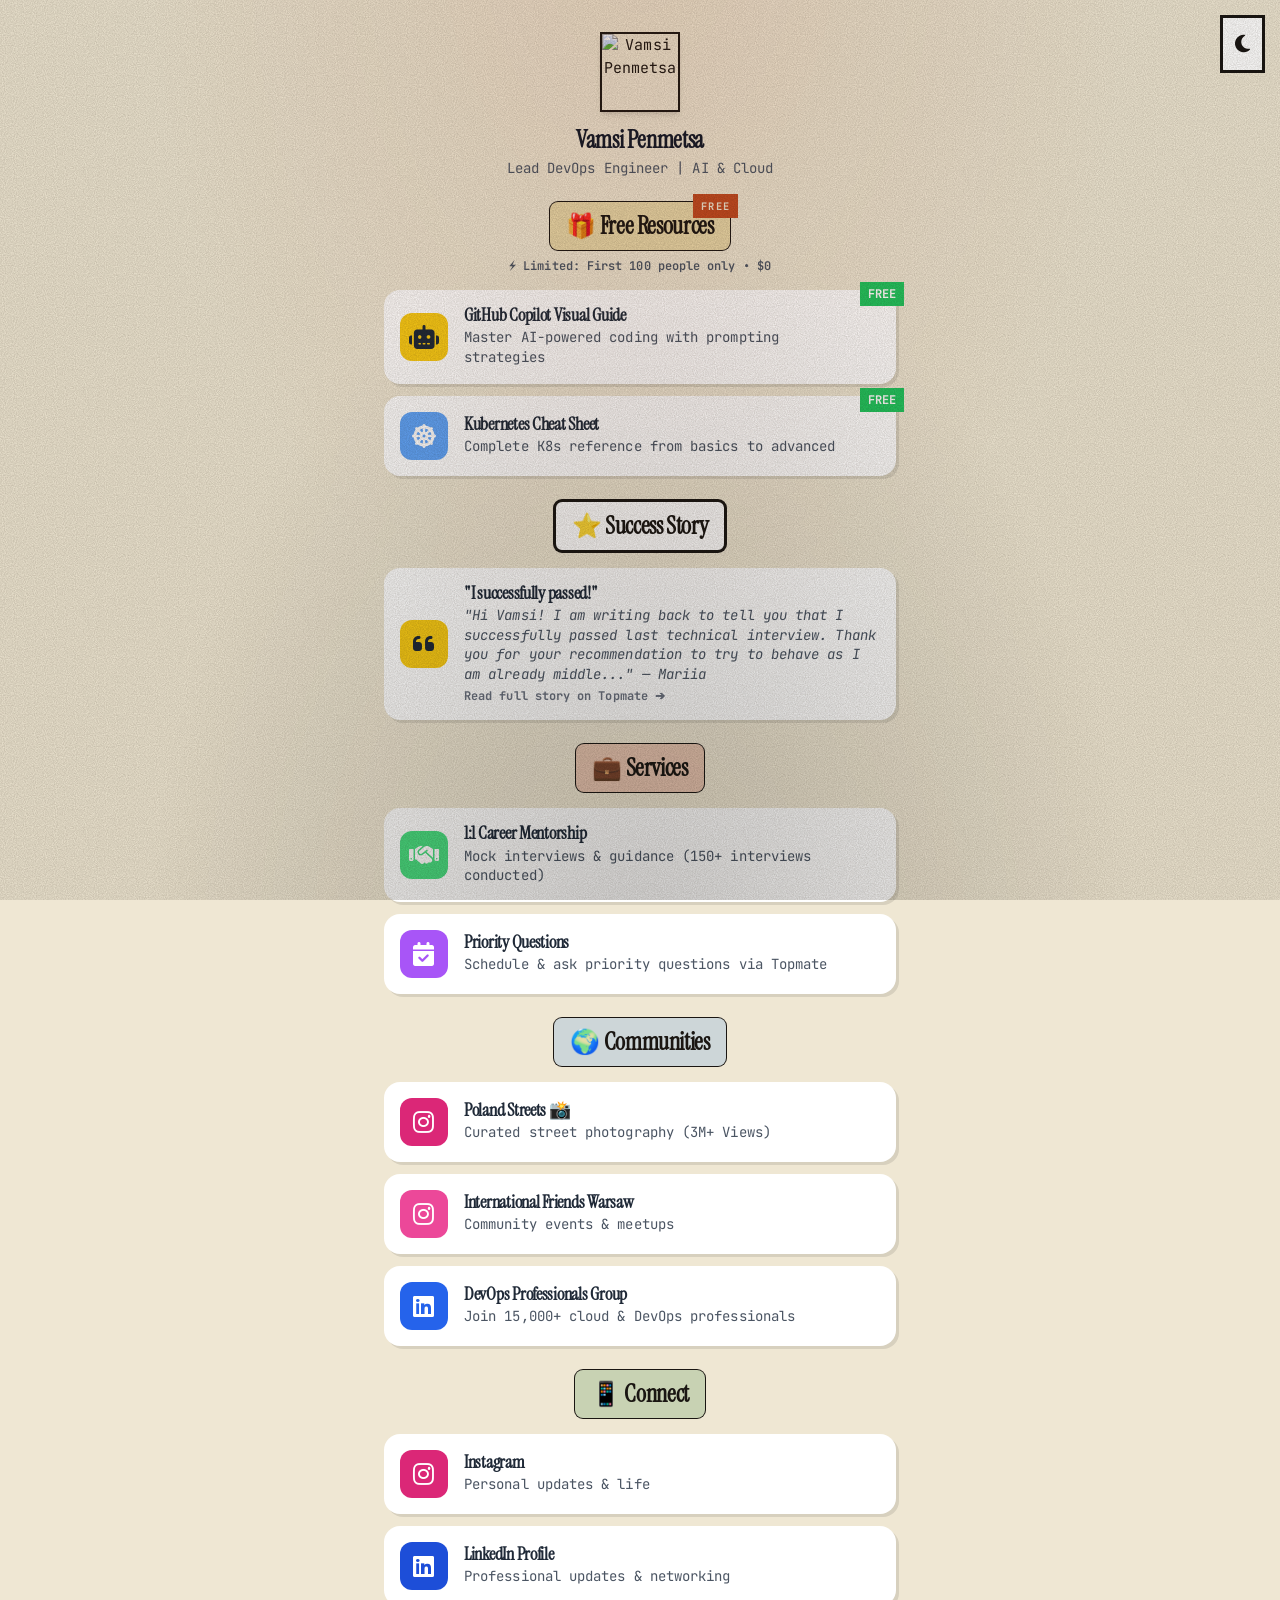
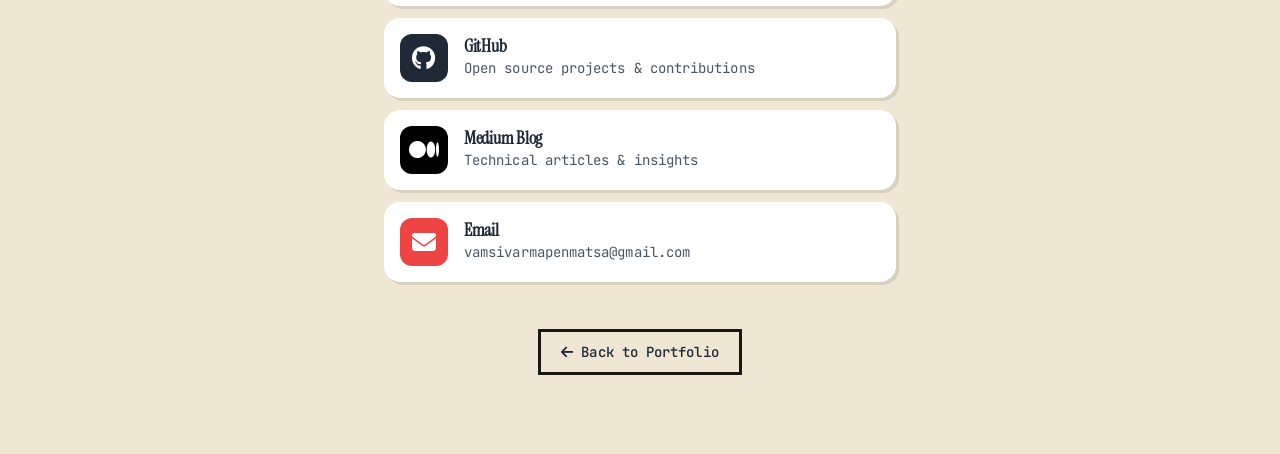
==== commit 1dcf32c1: "deploy: grainy editorial redesign (677c1ba)" ====
--- a/links/index.html
+++ b/links/index.html
@@ -10,8 +10,8 @@
         integrity="sha512-iecdLmaskl7CVkqkXNQ/ZH/XLlvWZOJyj7Yy7tcenmpD1ypASozpmT/E0iPtmFIB46ZmdtAc9eNBvH0H/ZpiBw=="
         crossorigin="anonymous" referrerpolicy="no-referrer" />
     <meta name="description" content="All my resources, products, services, and community links in one place.">
-  <script type="module" crossorigin src="/assets/main-422a6672.js"></script>
-  <link rel="stylesheet" href="/assets/main-b4ee6c34.css">
+  <script type="module" crossorigin src="/assets/main-ac13909f.js"></script>
+  <link rel="stylesheet" href="/assets/main-3405581f.css">
 </head>
 
 <body class="min-h-screen flex flex-col items-center py-8 px-4 relative overflow-x-hidden">
--- a/assets/main-3405581f.css
+++ b/assets/main-3405581f.css
@@ -0,0 +1 @@
+@import"https://fonts.googleapis.com/css2?family=Instrument+Serif:ital@0;1&family=JetBrains+Mono:wght@300;400;500;700&display=swap";*,:before,:after{--tw-border-spacing-x: 0;--tw-border-spacing-y: 0;--tw-translate-x: 0;--tw-translate-y: 0;--tw-rotate: 0;--tw-skew-x: 0;--tw-skew-y: 0;--tw-scale-x: 1;--tw-scale-y: 1;--tw-pan-x: ;--tw-pan-y: ;--tw-pinch-zoom: ;--tw-scroll-snap-strictness: proximity;--tw-gradient-from-position: ;--tw-gradient-via-position: ;--tw-gradient-to-position: ;--tw-ordinal: ;--tw-slashed-zero: ;--tw-numeric-figure: ;--tw-numeric-spacing: ;--tw-numeric-fraction: ;--tw-ring-inset: ;--tw-ring-offset-width: 0px;--tw-ring-offset-color: #fff;--tw-ring-color: rgb(59 130 246 / .5);--tw-ring-offset-shadow: 0 0 #0000;--tw-ring-shadow: 0 0 #0000;--tw-shadow: 0 0 #0000;--tw-shadow-colored: 0 0 #0000;--tw-blur: ;--tw-brightness: ;--tw-contrast: ;--tw-grayscale: ;--tw-hue-rotate: ;--tw-invert: ;--tw-saturate: ;--tw-sepia: ;--tw-drop-shadow: ;--tw-backdrop-blur: ;--tw-backdrop-brightness: ;--tw-backdrop-contrast: ;--tw-backdrop-grayscale: ;--tw-backdrop-hue-rotate: ;--tw-backdrop-invert: ;--tw-backdrop-opacity: ;--tw-backdrop-saturate: ;--tw-backdrop-sepia: ;--tw-contain-size: ;--tw-contain-layout: ;--tw-contain-paint: ;--tw-contain-style: }::backdrop{--tw-border-spacing-x: 0;--tw-border-spacing-y: 0;--tw-translate-x: 0;--tw-translate-y: 0;--tw-rotate: 0;--tw-skew-x: 0;--tw-skew-y: 0;--tw-scale-x: 1;--tw-scale-y: 1;--tw-pan-x: ;--tw-pan-y: ;--tw-pinch-zoom: ;--tw-scroll-snap-strictness: proximity;--tw-gradient-from-position: ;--tw-gradient-via-position: ;--tw-gradient-to-position: ;--tw-ordinal: ;--tw-slashed-zero: ;--tw-numeric-figure: ;--tw-numeric-spacing: ;--tw-numeric-fraction: ;--tw-ring-inset: ;--tw-ring-offset-width: 0px;--tw-ring-offset-color: #fff;--tw-ring-color: rgb(59 130 246 / .5);--tw-ring-offset-shadow: 0 0 #0000;--tw-ring-shadow: 0 0 #0000;--tw-shadow: 0 0 #0000;--tw-shadow-colored: 0 0 #0000;--tw-blur: ;--tw-brightness: ;--tw-contrast: ;--tw-grayscale: ;--tw-hue-rotate: ;--tw-invert: ;--tw-saturate: ;--tw-sepia: ;--tw-drop-shadow: ;--tw-backdrop-blur: ;--tw-backdrop-brightness: ;--tw-backdrop-contrast: ;--tw-backdrop-grayscale: ;--tw-backdrop-hue-rotate: ;--tw-backdrop-invert: ;--tw-backdrop-opacity: ;--tw-backdrop-saturate: ;--tw-backdrop-sepia: ;--tw-contain-size: ;--tw-contain-layout: ;--tw-contain-paint: ;--tw-contain-style: }*,:before,:after{box-sizing:border-box;border-width:0;border-style:solid;border-color:#e5e7eb}:before,:after{--tw-content: ""}html,:host{line-height:1.5;-webkit-text-size-adjust:100%;-moz-tab-size:4;-o-tab-size:4;tab-size:4;font-family:JetBrains Mono,ui-monospace,monospace;font-feature-settings:normal;font-variation-settings:normal;-webkit-tap-highlight-color:transparent}body{margin:0;line-height:inherit}hr{height:0;color:inherit;border-top-width:1px}abbr:where([title]){-webkit-text-decoration:underline dotted;text-decoration:underline dotted}h1,h2,h3,h4,h5,h6{font-size:inherit;font-weight:inherit}a{color:inherit;text-decoration:inherit}b,strong{font-weight:bolder}code,kbd,samp,pre{font-family:JetBrains Mono,ui-monospace,monospace;font-feature-settings:normal;font-variation-settings:normal;font-size:1em}small{font-size:80%}sub,sup{font-size:75%;line-height:0;position:relative;vertical-align:baseline}sub{bottom:-.25em}sup{top:-.5em}table{text-indent:0;border-color:inherit;border-collapse:collapse}button,input,optgroup,select,textarea{font-family:inherit;font-feature-settings:inherit;font-variation-settings:inherit;font-size:100%;font-weight:inherit;line-height:inherit;letter-spacing:inherit;color:inherit;margin:0;padding:0}button,select{text-transform:none}button,input:where([type=button]),input:where([type=reset]),input:where([type=submit]){-webkit-appearance:button;background-color:transparent;background-image:none}:-moz-focusring{outline:auto}:-moz-ui-invalid{box-shadow:none}progress{vertical-align:baseline}::-webkit-inner-spin-button,::-webkit-outer-spin-button{height:auto}[type=search]{-webkit-appearance:textfield;outline-offset:-2px}::-webkit-search-decoration{-webkit-appearance:none}::-webkit-file-upload-button{-webkit-appearance:button;font:inherit}summary{display:list-item}blockquote,dl,dd,h1,h2,h3,h4,h5,h6,hr,figure,p,pre{margin:0}fieldset{margin:0;padding:0}legend{padding:0}ol,ul,menu{list-style:none;margin:0;padding:0}dialog{padding:0}textarea{resize:vertical}input::-moz-placeholder,textarea::-moz-placeholder{opacity:1;color:#9ca3af}input::placeholder,textarea::placeholder{opacity:1;color:#9ca3af}button,[role=button]{cursor:pointer}:disabled{cursor:default}img,svg,video,canvas,audio,iframe,embed,object{display:block;vertical-align:middle}img,video{max-width:100%;height:auto}[hidden]:where(:not([hidden=until-found])){display:none}.fixed{position:fixed}.absolute{position:absolute}.relative{position:relative}.sticky{position:sticky}.-inset-4{top:-1rem;right:-1rem;bottom:-1rem;left:-1rem}.inset-0{top:0;right:0;bottom:0;left:0}.-bottom-6{bottom:-1.5rem}.-left-5{left:-1.25rem}.-left-\[42px\]{left:-42px}.-right-12{right:-3rem}.-right-2{right:-.5rem}.-right-4{right:-1rem}.-top-2{top:-.5rem}.-top-4{top:-1rem}.-top-5{top:-1.25rem}.-top-8{top:-2rem}.bottom-3{bottom:.75rem}.left-0{left:0}.left-1\/2{left:50%}.left-3{left:.75rem}.right-3{right:.75rem}.right-4{right:1rem}.top-0{top:0}.top-16{top:4rem}.top-4{top:1rem}.-z-10{z-index:-10}.z-0{z-index:0}.z-10{z-index:10}.z-20{z-index:20}.z-50{z-index:50}.mx-auto{margin-left:auto;margin-right:auto}.mb-0\.5{margin-bottom:.125rem}.mb-10{margin-bottom:2.5rem}.mb-12{margin-bottom:3rem}.mb-2{margin-bottom:.5rem}.mb-20{margin-bottom:5rem}.mb-3{margin-bottom:.75rem}.mb-4{margin-bottom:1rem}.mb-5{margin-bottom:1.25rem}.mb-6{margin-bottom:1.5rem}.mb-8{margin-bottom:2rem}.ml-4{margin-left:1rem}.mt-1{margin-top:.25rem}.mt-2{margin-top:.5rem}.mt-3{margin-top:.75rem}.mt-4{margin-top:1rem}.mt-6{margin-top:1.5rem}.block{display:block}.inline-block{display:inline-block}.flex{display:flex}.inline-flex{display:inline-flex}.grid{display:grid}.hidden{display:none}.h-12{height:3rem}.h-20{height:5rem}.h-4{height:1rem}.h-6{height:1.5rem}.h-64{height:16rem}.h-\[115\%\]{height:115%}.h-full{height:100%}.min-h-screen{min-height:100vh}.w-12{width:3rem}.w-16{width:4rem}.w-20{width:5rem}.w-4{width:1rem}.w-6{width:1.5rem}.w-64{width:16rem}.w-\[115\%\]{width:115%}.w-full{width:100%}.max-w-2xl{max-width:42rem}.max-w-4xl{max-width:56rem}.max-w-5xl{max-width:64rem}.max-w-lg{max-width:32rem}.flex-1{flex:1 1 0%}.grow{flex-grow:1}.-translate-x-1\/2{--tw-translate-x: -50%;transform:translate(var(--tw-translate-x),var(--tw-translate-y)) rotate(var(--tw-rotate)) skew(var(--tw-skew-x)) skewY(var(--tw-skew-y)) scaleX(var(--tw-scale-x)) scaleY(var(--tw-scale-y))}.-rotate-1{--tw-rotate: -1deg;transform:translate(var(--tw-translate-x),var(--tw-translate-y)) rotate(var(--tw-rotate)) skew(var(--tw-skew-x)) skewY(var(--tw-skew-y)) scaleX(var(--tw-scale-x)) scaleY(var(--tw-scale-y))}.-rotate-2{--tw-rotate: -2deg;transform:translate(var(--tw-translate-x),var(--tw-translate-y)) rotate(var(--tw-rotate)) skew(var(--tw-skew-x)) skewY(var(--tw-skew-y)) scaleX(var(--tw-scale-x)) scaleY(var(--tw-scale-y))}.-rotate-6{--tw-rotate: -6deg;transform:translate(var(--tw-translate-x),var(--tw-translate-y)) rotate(var(--tw-rotate)) skew(var(--tw-skew-x)) skewY(var(--tw-skew-y)) scaleX(var(--tw-scale-x)) scaleY(var(--tw-scale-y))}.rotate-1{--tw-rotate: 1deg;transform:translate(var(--tw-translate-x),var(--tw-translate-y)) rotate(var(--tw-rotate)) skew(var(--tw-skew-x)) skewY(var(--tw-skew-y)) scaleX(var(--tw-scale-x)) scaleY(var(--tw-scale-y))}.rotate-12{--tw-rotate: 12deg;transform:translate(var(--tw-translate-x),var(--tw-translate-y)) rotate(var(--tw-rotate)) skew(var(--tw-skew-x)) skewY(var(--tw-skew-y)) scaleX(var(--tw-scale-x)) scaleY(var(--tw-scale-y))}.rotate-2{--tw-rotate: 2deg;transform:translate(var(--tw-translate-x),var(--tw-translate-y)) rotate(var(--tw-rotate)) skew(var(--tw-skew-x)) skewY(var(--tw-skew-y)) scaleX(var(--tw-scale-x)) scaleY(var(--tw-scale-y))}.rotate-6{--tw-rotate: 6deg;transform:translate(var(--tw-translate-x),var(--tw-translate-y)) rotate(var(--tw-rotate)) skew(var(--tw-skew-x)) skewY(var(--tw-skew-y)) scaleX(var(--tw-scale-x)) scaleY(var(--tw-scale-y))}.-skew-y-1{--tw-skew-y: -1deg;transform:translate(var(--tw-translate-x),var(--tw-translate-y)) rotate(var(--tw-rotate)) skew(var(--tw-skew-x)) skewY(var(--tw-skew-y)) scaleX(var(--tw-scale-x)) scaleY(var(--tw-scale-y))}.scale-105{--tw-scale-x: 1.05;--tw-scale-y: 1.05;transform:translate(var(--tw-translate-x),var(--tw-translate-y)) rotate(var(--tw-rotate)) skew(var(--tw-skew-x)) skewY(var(--tw-skew-y)) scaleX(var(--tw-scale-x)) scaleY(var(--tw-scale-y))}.transform{transform:translate(var(--tw-translate-x),var(--tw-translate-y)) rotate(var(--tw-rotate)) skew(var(--tw-skew-x)) skewY(var(--tw-skew-y)) scaleX(var(--tw-scale-x)) scaleY(var(--tw-scale-y))}@keyframes pulse{50%{opacity:.5}}.animate-pulse{animation:pulse 2s cubic-bezier(.4,0,.6,1) infinite}.cursor-pointer{cursor:pointer}.list-inside{list-style-position:inside}.list-disc{list-style-type:disc}.grid-cols-2{grid-template-columns:repeat(2,minmax(0,1fr))}.grid-cols-3{grid-template-columns:repeat(3,minmax(0,1fr))}.flex-col{flex-direction:column}.flex-wrap{flex-wrap:wrap}.items-center{align-items:center}.justify-center{justify-content:center}.justify-between{justify-content:space-between}.gap-1{gap:.25rem}.gap-12{gap:3rem}.gap-2{gap:.5rem}.gap-3{gap:.75rem}.gap-4{gap:1rem}.gap-5{gap:1.25rem}.gap-6{gap:1.5rem}.gap-8{gap:2rem}.space-y-1>:not([hidden])~:not([hidden]){--tw-space-y-reverse: 0;margin-top:calc(.25rem * calc(1 - var(--tw-space-y-reverse)));margin-bottom:calc(.25rem * var(--tw-space-y-reverse))}.space-y-12>:not([hidden])~:not([hidden]){--tw-space-y-reverse: 0;margin-top:calc(3rem * calc(1 - var(--tw-space-y-reverse)));margin-bottom:calc(3rem * var(--tw-space-y-reverse))}.space-y-2>:not([hidden])~:not([hidden]){--tw-space-y-reverse: 0;margin-top:calc(.5rem * calc(1 - var(--tw-space-y-reverse)));margin-bottom:calc(.5rem * var(--tw-space-y-reverse))}.space-y-3>:not([hidden])~:not([hidden]){--tw-space-y-reverse: 0;margin-top:calc(.75rem * calc(1 - var(--tw-space-y-reverse)));margin-bottom:calc(.75rem * var(--tw-space-y-reverse))}.space-y-6>:not([hidden])~:not([hidden]){--tw-space-y-reverse: 0;margin-top:calc(1.5rem * calc(1 - var(--tw-space-y-reverse)));margin-bottom:calc(1.5rem * var(--tw-space-y-reverse))}.overflow-hidden{overflow:hidden}.overflow-x-hidden{overflow-x:hidden}.whitespace-nowrap{white-space:nowrap}.rounded{border-radius:.25rem}.rounded-3xl{border-radius:1.5rem}.rounded-full{border-radius:9999px}.rounded-lg{border-radius:.5rem}.border{border-width:1px}.border-2{border-width:2px}.border-4{border-width:4px}.border-b-2{border-bottom-width:2px}.border-l-4{border-left-width:4px}.border-l-8{border-left-width:8px}.border-t{border-top-width:1px}.border-t-2{border-top-width:2px}.border-dashed{border-style:dashed}.border-blue-600{--tw-border-opacity: 1;border-color:rgb(37 99 235 / var(--tw-border-opacity, 1))}.border-gray-400{--tw-border-opacity: 1;border-color:rgb(156 163 175 / var(--tw-border-opacity, 1))}.border-marker-yellow{--tw-border-opacity: 1;border-color:rgb(232 216 168 / var(--tw-border-opacity, 1))}.border-pencil{--tw-border-opacity: 1;border-color:rgb(26 22 18 / var(--tw-border-opacity, 1))}.border-white{--tw-border-opacity: 1;border-color:rgb(255 255 255 / var(--tw-border-opacity, 1))}.bg-black{--tw-bg-opacity: 1;background-color:rgb(0 0 0 / var(--tw-bg-opacity, 1))}.bg-blue-400{--tw-bg-opacity: 1;background-color:rgb(96 165 250 / var(--tw-bg-opacity, 1))}.bg-blue-600{--tw-bg-opacity: 1;background-color:rgb(37 99 235 / var(--tw-bg-opacity, 1))}.bg-blue-700{--tw-bg-opacity: 1;background-color:rgb(29 78 216 / var(--tw-bg-opacity, 1))}.bg-gray-300{--tw-bg-opacity: 1;background-color:rgb(209 213 219 / var(--tw-bg-opacity, 1))}.bg-gray-800{--tw-bg-opacity: 1;background-color:rgb(31 41 55 / var(--tw-bg-opacity, 1))}.bg-green-400{--tw-bg-opacity: 1;background-color:rgb(74 222 128 / var(--tw-bg-opacity, 1))}.bg-green-500{--tw-bg-opacity: 1;background-color:rgb(34 197 94 / var(--tw-bg-opacity, 1))}.bg-marker-blue{--tw-bg-opacity: 1;background-color:rgb(205 214 216 / var(--tw-bg-opacity, 1))}.bg-marker-green{--tw-bg-opacity: 1;background-color:rgb(200 210 179 / var(--tw-bg-opacity, 1))}.bg-marker-pink{--tw-bg-opacity: 1;background-color:rgb(232 197 176 / var(--tw-bg-opacity, 1))}.bg-marker-yellow{--tw-bg-opacity: 1;background-color:rgb(232 216 168 / var(--tw-bg-opacity, 1))}.bg-paper{--tw-bg-opacity: 1;background-color:rgb(239 231 211 / var(--tw-bg-opacity, 1))}.bg-paper\/90{background-color:#efe7d3e6}.bg-pencil{--tw-bg-opacity: 1;background-color:rgb(26 22 18 / var(--tw-bg-opacity, 1))}.bg-pink-500{--tw-bg-opacity: 1;background-color:rgb(236 72 153 / var(--tw-bg-opacity, 1))}.bg-pink-600{--tw-bg-opacity: 1;background-color:rgb(219 39 119 / var(--tw-bg-opacity, 1))}.bg-purple-500{--tw-bg-opacity: 1;background-color:rgb(168 85 247 / var(--tw-bg-opacity, 1))}.bg-red-500{--tw-bg-opacity: 1;background-color:rgb(239 68 68 / var(--tw-bg-opacity, 1))}.bg-white{--tw-bg-opacity: 1;background-color:rgb(255 255 255 / var(--tw-bg-opacity, 1))}.bg-yellow-400{--tw-bg-opacity: 1;background-color:rgb(250 204 21 / var(--tw-bg-opacity, 1))}.bg-yellow-50{--tw-bg-opacity: 1;background-color:rgb(254 252 232 / var(--tw-bg-opacity, 1))}.object-contain{-o-object-fit:contain;object-fit:contain}.object-cover{-o-object-fit:cover;object-fit:cover}.object-top{-o-object-position:top;object-position:top}.p-2{padding:.5rem}.p-3{padding:.75rem}.p-4{padding:1rem}.p-5{padding:1.25rem}.p-6{padding:1.5rem}.p-8{padding:2rem}.\!px-4{padding-left:1rem!important;padding-right:1rem!important}.\!py-1{padding-top:.25rem!important;padding-bottom:.25rem!important}.px-1{padding-left:.25rem;padding-right:.25rem}.px-2{padding-left:.5rem;padding-right:.5rem}.px-3{padding-left:.75rem;padding-right:.75rem}.px-4{padding-left:1rem;padding-right:1rem}.px-5{padding-left:1.25rem;padding-right:1.25rem}.py-1{padding-top:.25rem;padding-bottom:.25rem}.py-2{padding-top:.5rem;padding-bottom:.5rem}.py-2\.5{padding-top:.625rem;padding-bottom:.625rem}.py-3{padding-top:.75rem;padding-bottom:.75rem}.py-4{padding-top:1rem;padding-bottom:1rem}.py-8{padding-top:2rem;padding-bottom:2rem}.pb-4{padding-bottom:1rem}.pl-4{padding-left:1rem}.pl-8{padding-left:2rem}.pt-3{padding-top:.75rem}.pt-4{padding-top:1rem}.pt-6{padding-top:1.5rem}.text-center{text-align:center}.text-2xl{font-size:1.5rem;line-height:2rem}.text-3xl{font-size:1.875rem;line-height:2.25rem}.text-5xl{font-size:3rem;line-height:1}.text-6xl{font-size:3.75rem;line-height:1}.text-base{font-size:1rem;line-height:1.5rem}.text-lg{font-size:1.125rem;line-height:1.75rem}.text-sm{font-size:.875rem;line-height:1.25rem}.text-xl{font-size:1.25rem;line-height:1.75rem}.text-xs{font-size:.75rem;line-height:1rem}.font-bold{font-weight:700}.font-medium{font-weight:500}.font-normal{font-weight:400}.font-semibold{font-weight:600}.uppercase{text-transform:uppercase}.italic{font-style:italic}.leading-relaxed{line-height:1.625}.leading-snug{line-height:1.375}.leading-tight{line-height:1.25}.tracking-widest{letter-spacing:.1em}.text-blue-600{--tw-text-opacity: 1;color:rgb(37 99 235 / var(--tw-text-opacity, 1))}.text-gray-500{--tw-text-opacity: 1;color:rgb(107 114 128 / var(--tw-text-opacity, 1))}.text-gray-600{--tw-text-opacity: 1;color:rgb(75 85 99 / var(--tw-text-opacity, 1))}.text-gray-800{--tw-text-opacity: 1;color:rgb(31 41 55 / var(--tw-text-opacity, 1))}.text-gray-900{--tw-text-opacity: 1;color:rgb(17 24 39 / var(--tw-text-opacity, 1))}.text-marker-yellow{--tw-text-opacity: 1;color:rgb(232 216 168 / var(--tw-text-opacity, 1))}.text-pencil{--tw-text-opacity: 1;color:rgb(26 22 18 / var(--tw-text-opacity, 1))}.text-pencil-light{--tw-text-opacity: 1;color:rgb(91 82 71 / var(--tw-text-opacity, 1))}.text-red-500{--tw-text-opacity: 1;color:rgb(239 68 68 / var(--tw-text-opacity, 1))}.text-white{--tw-text-opacity: 1;color:rgb(255 255 255 / var(--tw-text-opacity, 1))}.text-yellow-400{--tw-text-opacity: 1;color:rgb(250 204 21 / var(--tw-text-opacity, 1))}.text-yellow-500{--tw-text-opacity: 1;color:rgb(234 179 8 / var(--tw-text-opacity, 1))}.opacity-0{opacity:0}.opacity-20{opacity:.2}.opacity-50{opacity:.5}.shadow-inner{--tw-shadow: inset 0 2px 4px 0 rgb(0 0 0 / .05);--tw-shadow-colored: inset 0 2px 4px 0 var(--tw-shadow-color);box-shadow:var(--tw-ring-offset-shadow, 0 0 #0000),var(--tw-ring-shadow, 0 0 #0000),var(--tw-shadow)}.shadow-lg{--tw-shadow: 0 10px 15px -3px rgb(0 0 0 / .1), 0 4px 6px -4px rgb(0 0 0 / .1);--tw-shadow-colored: 0 10px 15px -3px var(--tw-shadow-color), 0 4px 6px -4px var(--tw-shadow-color);box-shadow:var(--tw-ring-offset-shadow, 0 0 #0000),var(--tw-ring-shadow, 0 0 #0000),var(--tw-shadow)}.shadow-md{--tw-shadow: 0 4px 6px -1px rgb(0 0 0 / .1), 0 2px 4px -2px rgb(0 0 0 / .1);--tw-shadow-colored: 0 4px 6px -1px var(--tw-shadow-color), 0 2px 4px -2px var(--tw-shadow-color);box-shadow:var(--tw-ring-offset-shadow, 0 0 #0000),var(--tw-ring-shadow, 0 0 #0000),var(--tw-shadow)}.shadow-sketch{--tw-shadow: 0 0 0 1px #1a1612;--tw-shadow-colored: 0 0 0 1px var(--tw-shadow-color);box-shadow:var(--tw-ring-offset-shadow, 0 0 #0000),var(--tw-ring-shadow, 0 0 #0000),var(--tw-shadow)}.shadow-sketch-hover{--tw-shadow: 4px 4px 0 0 #1a1612;--tw-shadow-colored: 4px 4px 0 0 var(--tw-shadow-color);box-shadow:var(--tw-ring-offset-shadow, 0 0 #0000),var(--tw-ring-shadow, 0 0 #0000),var(--tw-shadow)}.filter{filter:var(--tw-blur) var(--tw-brightness) var(--tw-contrast) var(--tw-grayscale) var(--tw-hue-rotate) var(--tw-invert) var(--tw-saturate) var(--tw-sepia) var(--tw-drop-shadow)}.backdrop-blur-sm{--tw-backdrop-blur: blur(4px);-webkit-backdrop-filter:var(--tw-backdrop-blur) var(--tw-backdrop-brightness) var(--tw-backdrop-contrast) var(--tw-backdrop-grayscale) var(--tw-backdrop-hue-rotate) var(--tw-backdrop-invert) var(--tw-backdrop-opacity) var(--tw-backdrop-saturate) var(--tw-backdrop-sepia);backdrop-filter:var(--tw-backdrop-blur) var(--tw-backdrop-brightness) var(--tw-backdrop-contrast) var(--tw-backdrop-grayscale) var(--tw-backdrop-hue-rotate) var(--tw-backdrop-invert) var(--tw-backdrop-opacity) var(--tw-backdrop-saturate) var(--tw-backdrop-sepia)}.transition{transition-property:color,background-color,border-color,text-decoration-color,fill,stroke,opacity,box-shadow,transform,filter,backdrop-filter;transition-timing-function:cubic-bezier(.4,0,.2,1);transition-duration:.15s}.transition-all{transition-property:all;transition-timing-function:cubic-bezier(.4,0,.2,1);transition-duration:.15s}.transition-colors{transition-property:color,background-color,border-color,text-decoration-color,fill,stroke;transition-timing-function:cubic-bezier(.4,0,.2,1);transition-duration:.15s}.transition-opacity{transition-property:opacity;transition-timing-function:cubic-bezier(.4,0,.2,1);transition-duration:.15s}.transition-transform{transition-property:transform;transition-timing-function:cubic-bezier(.4,0,.2,1);transition-duration:.15s}.duration-300{transition-duration:.3s}:root{--paper: #efe7d3;--paper-2: #e7dec6;--ink: #1a1612;--ink-soft: #5b5247;--rust: #c14a1f;--rust-soft: #d77a4f;--line: #1a161233}.dark{--paper: #141210;--paper-2: #1c1915;--ink: #efe7d3;--ink-soft: #a89e8a;--line: #efe7d333}html,body{background:var(--paper)}body{overflow-x:hidden;--tw-text-opacity: 1;color:rgb(26 22 18 / var(--tw-text-opacity, 1));transition-property:color,background-color,border-color,text-decoration-color,fill,stroke;transition-timing-function:cubic-bezier(.4,0,.2,1);transition-duration:.3s}body:is(.dark *){--tw-text-opacity: 1;color:rgb(239 231 211 / var(--tw-text-opacity, 1))}body{font-family:JetBrains Mono,ui-monospace,monospace;font-weight:400;font-size:15px;line-height:1.55;letter-spacing:.005em;background-image:none;position:relative}body:before{content:"";position:fixed;top:0;right:0;bottom:0;left:0;pointer-events:none;z-index:9998;opacity:.55;mix-blend-mode:multiply;background-image:url("data:image/svg+xml;utf8,<svg xmlns='http://www.w3.org/2000/svg' width='220' height='220'><filter id='n'><feTurbulence type='fractalNoise' baseFrequency='0.9' numOctaves='2' stitchTiles='stitch'/><feColorMatrix values='0 0 0 0 0.10 0 0 0 0 0.08 0 0 0 0 0.06 0 0 0 0.55 0'/></filter><rect width='100%25' height='100%25' filter='url(%23n)'/></svg>");background-size:220px 220px}.dark body:before{mix-blend-mode:screen;opacity:.35}body:after{content:"";position:fixed;top:0;right:0;bottom:0;left:0;pointer-events:none;z-index:9997;background:radial-gradient(ellipse at 50% -10%,rgba(193,74,31,.1),transparent 55%),radial-gradient(ellipse at 50% 110%,rgba(26,22,18,.18),transparent 55%)}h1,h2,h3,h4,h5{font-family:"Instrument Serif",Georgia,serif;font-weight:400;letter-spacing:-.015em;line-height:1.02}h1{font-size:clamp(2.5rem,6.2vw,5.25rem)}h2{font-size:clamp(2rem,4.2vw,3.4rem)}h3{font-size:clamp(1.4rem,2.4vw,2rem)}h4{font-size:1.25rem}p,li,span,a,button{font-family:JetBrains Mono,ui-monospace,monospace}::-moz-selection{background:var(--rust);color:var(--paper)}::selection{background:var(--rust);color:var(--paper)}::-webkit-scrollbar{width:10px;height:10px}::-webkit-scrollbar-track{background:var(--paper)}::-webkit-scrollbar-thumb{background:var(--ink);border:2px solid var(--paper)}.highlight-yellow,.highlight-pink,.highlight-green,.highlight-blue{font-family:JetBrains Mono,ui-monospace,monospace;font-size:.78em;font-weight:500;letter-spacing:.04em;text-transform:uppercase;padding:.12em .45em;margin:0 .1em;border:1px solid var(--ink);background:var(--paper-2);color:var(--ink);border-radius:0;display:inline-block;line-height:1.4;vertical-align:baseline}.highlight-yellow{background:#e8d8a8}.highlight-pink{background:#e8c5b0}.highlight-green{background:#c8d2b3}.highlight-blue{background:#cdd6d8}.dark .highlight-yellow{background:#3a3324;color:var(--ink)}.dark .highlight-pink{background:#3a2a22;color:var(--ink)}.dark .highlight-green{background:#26301f;color:var(--ink)}.dark .highlight-blue{background:#222a2c;color:var(--ink)}.sketch-box{background:var(--paper-2);color:var(--ink);border:1px solid var(--ink)!important;border-radius:0!important;box-shadow:none;transition:transform .25s ease,box-shadow .25s ease;position:relative;transform:none!important}.dark .sketch-box{background:var(--paper-2);color:var(--ink);border-color:var(--ink)!important}.sketch-box:hover{transform:translate(-2px,-2px)!important;box-shadow:4px 4px 0 0 var(--ink)}.sketch-btn{display:inline-flex;align-items:center;gap:.5rem;padding:.65rem 1.1rem;border:1px solid var(--ink)!important;border-radius:0!important;background:var(--paper);color:var(--ink);font-family:JetBrains Mono,ui-monospace,monospace;font-weight:500;font-size:.78rem;letter-spacing:.08em;text-transform:uppercase;cursor:pointer;transition:all .15s ease}.sketch-btn:hover{background:var(--ink)!important;color:var(--paper)!important;transform:translate(-1px,-1px);box-shadow:3px 3px 0 0 var(--ink)}.sketch-btn.bg-marker-yellow,.sketch-btn[class*=marker-yellow]{background:var(--rust)!important;color:var(--paper)!important;border-color:var(--ink)!important}.sketch-btn.bg-marker-yellow:hover{background:var(--ink)!important;color:var(--paper)!important}.nav-link{font-family:JetBrains Mono,ui-monospace,monospace;font-size:.78rem;font-weight:500;letter-spacing:.08em;text-transform:uppercase;color:var(--ink);position:relative;padding:.25rem 0}.nav-link:after{content:"";position:absolute;left:0;bottom:-2px;width:0;height:1px;background:var(--rust);transition:width .25s ease}.nav-link:hover{color:var(--rust)}.nav-link:hover:after{width:100%}.section-title{font-family:"Instrument Serif",Georgia,serif!important;font-size:clamp(2rem,4.2vw,3.2rem)!important;font-weight:400!important;text-transform:none!important;letter-spacing:-.015em!important;color:var(--ink);background:none!important;display:block!important;transform:none!important;position:relative;padding-bottom:.6rem;margin-bottom:2rem!important;border-bottom:1px solid var(--ink)}.section-title:before{content:"§";display:inline-block;font-family:JetBrains Mono,monospace;font-size:.7rem;font-weight:500;letter-spacing:.18em;color:var(--rust);margin-right:.75rem;vertical-align:middle;border:1px solid var(--rust);padding:.15rem .45rem;text-transform:uppercase}.sticky-note,.sticky-note-pink,.sticky-note-yellow,.sticky-note-blue{padding:1.5rem;border:1px solid var(--ink);color:var(--ink);border-radius:0;box-shadow:none;transform:none!important;position:relative}.sticky-note{background:#e8d8a8}.sticky-note-pink{background:#e8c5b0}.sticky-note-yellow{background:#e8d8a8}.sticky-note-blue{background:#cdd6d8}.dark .sticky-note,.dark .sticky-note-yellow{background:#3a3324;color:var(--ink)}.dark .sticky-note-pink{background:#3a2a22;color:var(--ink)}.dark .sticky-note-blue{background:#222a2c;color:var(--ink)}.sticky-note-pink:before,.sticky-note-yellow:before,.sticky-note-blue:before{content:"▍";position:absolute;top:.5rem;right:.75rem;font-family:JetBrains Mono,monospace;font-size:.7rem;color:var(--ink);opacity:.5}header{border-bottom:1px solid var(--ink)!important;background:var(--paper)!important;border-style:solid!important}.dark header{background:var(--paper-2)!important}header .text-3xl{font-family:"Instrument Serif",Georgia,serif;font-weight:400;font-size:1.6rem;letter-spacing:-.01em;transform:none!important}header .text-3xl .highlight-yellow{background:none;border:none;padding:0;font-size:inherit;text-transform:none;letter-spacing:-.01em;color:var(--ink)}header .text-3xl .highlight-yellow:before{content:"▌ ";color:var(--rust)}section .text-5xl,section .text-6xl,h1.text-5xl,h1.text-6xl{font-family:"Instrument Serif",Georgia,serif!important;font-weight:400;letter-spacing:-.025em;line-height:.98}section .rounded-full.border-4{border-radius:0!important;border:1px solid var(--ink)!important;filter:grayscale(.15) contrast(1.05)}.animate-spin-slow{display:none!important}section svg[viewBox="0 0 50 50"]{display:none}section .rounded-full.shadow-sketch{border-radius:0!important;border:1px solid var(--ink)!important;background:var(--paper)!important;transform:none!important;box-shadow:none!important;font-family:JetBrains Mono,monospace;font-size:.7rem;letter-spacing:.08em;text-transform:uppercase}section .rounded-full.border{border-radius:0!important;border:1px solid var(--ink)!important;background:var(--paper)!important;font-family:JetBrains Mono,monospace;font-size:.65rem;letter-spacing:.06em;text-transform:uppercase}.rounded-full{border-radius:0!important}.w-6.h-6.rounded-full,.w-10.h-10.rounded-full,.w-12.h-12.rounded-full{border-radius:999px!important}.border-l-4.border-pencil{border-left-width:1px!important;border-left-color:var(--ink)!important}.border-dashed{border-style:solid!important}.absolute.-left-\[42px\].top-0.w-6.h-6{border-radius:0!important;background:var(--rust)!important;border-color:var(--ink)!important}#resources>div.absolute.inset-0{background:none!important;transform:none!important}@keyframes draw{0%{stroke-dashoffset:1000}to{stroke-dashoffset:0}}.animate-draw{animation:draw 2s ease-out forwards}#scroll-progress{position:fixed;top:0;left:0;height:2px;background:var(--rust);z-index:9999;width:0%;transition:width .1s;border-radius:0;box-shadow:none}.dark #scroll-progress{background:var(--rust)}[class*=rotate-1],[class*=rotate-2],[class*=-rotate-1],[class*=-rotate-2],[class*=-skew-y-1]{transform:none!important}#contact .border-2.border-pencil{border-color:var(--ink)!important}footer{border-top:1px solid var(--ink)!important;border-style:solid!important}footer p{font-family:JetBrains Mono,monospace;font-size:.78rem;letter-spacing:.05em}a{color:inherit}a:hover{color:var(--rust)}.talk-image-frame{background:#1a1612;border-bottom:1px solid var(--ink);display:flex;align-items:center;justify-content:center;max-height:70vh;overflow:hidden}.talk-image{display:block;width:100%;height:auto;max-height:70vh;-o-object-fit:contain;object-fit:contain;-o-object-position:center;object-position:center;filter:contrast(1.04) saturate(.95)}.talk-image-frame .absolute{font-family:JetBrains Mono,monospace!important;font-size:.65rem!important;letter-spacing:.08em;text-transform:uppercase;border-radius:0!important}section.mb-20.flex .sketch-box.p-8{padding:2.25rem 2rem}header{padding-top:1rem;padding-bottom:1rem}section#talk .flex.flex-wrap.gap-4.text-sm>span{font-family:JetBrains Mono,monospace;font-size:.72rem;letter-spacing:.06em;text-transform:uppercase;padding:.25rem .55rem;border:1px solid var(--ink);background:var(--paper)}section#skills .fa-cloud,section#skills .fa-code,section#skills .fa-terminal,section#skills .fa-robot{color:var(--rust)!important}#education img{filter:contrast(1.02)}.animate-pulse{animation:none!important;border-radius:0!important;background:var(--rust)!important;color:var(--paper)!important;border-color:var(--ink)!important;font-family:JetBrains Mono,monospace!important;font-size:.65rem!important;letter-spacing:.1em;text-transform:uppercase}#resources .border-4.border-marker-yellow{border-width:1px!important;border-color:var(--ink)!important}a:focus-visible,button:focus-visible{outline:2px solid var(--rust);outline-offset:3px}@media (max-width: 768px){body{font-size:14px}.talk-image-frame,.talk-image{max-height:55vh}}.quickstart-header{border-top:1px solid var(--ink);border-bottom:1px solid var(--ink);padding:2.5rem 0 2rem;margin-bottom:2rem;text-align:left;position:relative}.quickstart-kicker{display:inline-block;font-family:JetBrains Mono,monospace;font-size:.7rem;letter-spacing:.18em;text-transform:uppercase;color:var(--ink);border:1px solid var(--ink);padding:.3rem .7rem;margin-bottom:1.5rem;background:var(--paper-2)}.quickstart-title{font-family:"Instrument Serif",Georgia,serif!important;font-weight:400;font-size:clamp(2.6rem,7vw,5.6rem);line-height:.96;letter-spacing:-.025em;color:var(--ink);margin:0 0 1.25rem;text-transform:uppercase}.quickstart-sub{font-family:JetBrains Mono,monospace;font-size:.95rem;line-height:1.6;max-width:62ch;color:var(--ink-soft);margin:0}.quickstart-grid{list-style:none;margin:0 0 2rem;padding:0;display:grid;grid-template-columns:repeat(3,1fr);gap:0;border:1px solid var(--ink);background:var(--paper-2)}.quickstart-step{padding:1.75rem 1.5rem 1.5rem;border-right:1px solid var(--ink);display:flex;flex-direction:column;gap:1rem;position:relative;background:var(--paper-2);transition:background .2s ease}.quickstart-step:last-child{border-right:none}.quickstart-step:hover{background:var(--paper)}.quickstart-num{font-family:JetBrains Mono,monospace;font-size:.78rem;font-weight:700;letter-spacing:.16em;text-transform:uppercase;color:var(--rust)}.quickstart-cmd{background:var(--ink);color:var(--paper);font-family:JetBrains Mono,monospace;font-size:.78rem;padding:.7rem .85rem;display:flex;align-items:center;gap:.55rem;overflow-x:auto;white-space:nowrap;border:1px solid var(--ink)}.quickstart-cmd code{font-family:JetBrains Mono,monospace;background:transparent;color:var(--paper);flex:1 1 auto;font-size:.78rem;letter-spacing:.01em}.qs-prompt{color:var(--rust-soft);font-weight:700;flex-shrink:0}.qs-copy{background:transparent;color:var(--paper);border:1px solid var(--paper);padding:.05rem .4rem;font-family:JetBrains Mono,monospace;font-size:.75rem;cursor:pointer;flex-shrink:0;transition:all .15s ease}.qs-copy:hover{background:var(--paper);color:var(--ink)}.qs-copy.qs-copied{background:var(--rust);color:var(--paper);border-color:var(--rust)}.quickstart-help{font-family:JetBrains Mono,monospace;font-size:.78rem;line-height:1.5;color:var(--ink-soft);margin:0}.quickstart-cta{text-align:right;border-top:1px solid var(--ink);padding-top:1rem}.quickstart-cta-link{font-family:JetBrains Mono,monospace;font-size:.78rem;font-weight:700;letter-spacing:.14em;text-transform:uppercase;color:var(--ink);border-bottom:1px solid var(--ink);padding-bottom:2px;transition:color .15s ease,border-color .15s ease}.quickstart-cta-link:hover{color:var(--rust);border-color:var(--rust)}@media (max-width: 768px){.quickstart-grid{grid-template-columns:1fr}.quickstart-step{border-right:none;border-bottom:1px solid var(--ink)}.quickstart-step:last-child{border-bottom:none}.quickstart-title{font-size:clamp(2.2rem,9vw,3.4rem)}}.hover\:rotate-0:hover{--tw-rotate: 0deg;transform:translate(var(--tw-translate-x),var(--tw-translate-y)) rotate(var(--tw-rotate)) skew(var(--tw-skew-x)) skewY(var(--tw-skew-y)) scaleX(var(--tw-scale-x)) scaleY(var(--tw-scale-y))}.hover\:rotate-12:hover{--tw-rotate: 12deg;transform:translate(var(--tw-translate-x),var(--tw-translate-y)) rotate(var(--tw-rotate)) skew(var(--tw-skew-x)) skewY(var(--tw-skew-y)) scaleX(var(--tw-scale-x)) scaleY(var(--tw-scale-y))}.hover\:scale-105:hover{--tw-scale-x: 1.05;--tw-scale-y: 1.05;transform:translate(var(--tw-translate-x),var(--tw-translate-y)) rotate(var(--tw-rotate)) skew(var(--tw-skew-x)) skewY(var(--tw-skew-y)) scaleX(var(--tw-scale-x)) scaleY(var(--tw-scale-y))}.hover\:scale-110:hover{--tw-scale-x: 1.1;--tw-scale-y: 1.1;transform:translate(var(--tw-translate-x),var(--tw-translate-y)) rotate(var(--tw-rotate)) skew(var(--tw-skew-x)) skewY(var(--tw-skew-y)) scaleX(var(--tw-scale-x)) scaleY(var(--tw-scale-y))}.hover\:bg-blue-200:hover{--tw-bg-opacity: 1;background-color:rgb(191 219 254 / var(--tw-bg-opacity, 1))}.hover\:bg-blue-50:hover{--tw-bg-opacity: 1;background-color:rgb(239 246 255 / var(--tw-bg-opacity, 1))}.hover\:bg-green-400:hover{--tw-bg-opacity: 1;background-color:rgb(74 222 128 / var(--tw-bg-opacity, 1))}.hover\:bg-marker-yellow\/20:hover{background-color:#e8d8a833}.hover\:bg-pencil:hover{--tw-bg-opacity: 1;background-color:rgb(26 22 18 / var(--tw-bg-opacity, 1))}.hover\:bg-yellow-300:hover{--tw-bg-opacity: 1;background-color:rgb(253 224 71 / var(--tw-bg-opacity, 1))}.hover\:text-blue-600:hover{--tw-text-opacity: 1;color:rgb(37 99 235 / var(--tw-text-opacity, 1))}.hover\:text-white:hover{--tw-text-opacity: 1;color:rgb(255 255 255 / var(--tw-text-opacity, 1))}.hover\:underline:hover{text-decoration-line:underline}.hover\:opacity-90:hover{opacity:.9}.group:hover .group-hover\:opacity-100{opacity:1}.dark\:block:is(.dark *){display:block}.dark\:hidden:is(.dark *){display:none}.dark\:border-paper-dark:is(.dark *){--tw-border-opacity: 1;border-color:rgb(20 18 16 / var(--tw-border-opacity, 1))}.dark\:border-pencil-dark:is(.dark *){--tw-border-opacity: 1;border-color:rgb(239 231 211 / var(--tw-border-opacity, 1))}.dark\:bg-gray-700:is(.dark *){--tw-bg-opacity: 1;background-color:rgb(55 65 81 / var(--tw-bg-opacity, 1))}.dark\:bg-gray-800:is(.dark *){--tw-bg-opacity: 1;background-color:rgb(31 41 55 / var(--tw-bg-opacity, 1))}.dark\:bg-gray-900:is(.dark *){--tw-bg-opacity: 1;background-color:rgb(17 24 39 / var(--tw-bg-opacity, 1))}.dark\:bg-marker-blue-dark:is(.dark *){--tw-bg-opacity: 1;background-color:rgb(34 42 44 / var(--tw-bg-opacity, 1))}.dark\:bg-marker-green-dark:is(.dark *){--tw-bg-opacity: 1;background-color:rgb(38 48 31 / var(--tw-bg-opacity, 1))}.dark\:bg-marker-pink-dark:is(.dark *){--tw-bg-opacity: 1;background-color:rgb(58 42 34 / var(--tw-bg-opacity, 1))}.dark\:bg-marker-yellow-dark:is(.dark *){--tw-bg-opacity: 1;background-color:rgb(58 51 36 / var(--tw-bg-opacity, 1))}.dark\:bg-paper-dark:is(.dark *){--tw-bg-opacity: 1;background-color:rgb(20 18 16 / var(--tw-bg-opacity, 1))}.dark\:bg-paper-dark\/90:is(.dark *){background-color:#141210e6}.dark\:text-gray-200:is(.dark *){--tw-text-opacity: 1;color:rgb(229 231 235 / var(--tw-text-opacity, 1))}.dark\:text-gray-300:is(.dark *){--tw-text-opacity: 1;color:rgb(209 213 219 / var(--tw-text-opacity, 1))}.dark\:text-gray-400:is(.dark *){--tw-text-opacity: 1;color:rgb(156 163 175 / var(--tw-text-opacity, 1))}.dark\:text-gray-50:is(.dark *){--tw-text-opacity: 1;color:rgb(249 250 251 / var(--tw-text-opacity, 1))}.dark\:text-pencil-dark:is(.dark *){--tw-text-opacity: 1;color:rgb(239 231 211 / var(--tw-text-opacity, 1))}.dark\:text-pencil-dark-light:is(.dark *){--tw-text-opacity: 1;color:rgb(168 158 138 / var(--tw-text-opacity, 1))}.dark\:text-white:is(.dark *){--tw-text-opacity: 1;color:rgb(255 255 255 / var(--tw-text-opacity, 1))}.dark\:hover\:bg-gray-800:hover:is(.dark *){--tw-bg-opacity: 1;background-color:rgb(31 41 55 / var(--tw-bg-opacity, 1))}.dark\:hover\:bg-pencil-dark:hover:is(.dark *){--tw-bg-opacity: 1;background-color:rgb(239 231 211 / var(--tw-bg-opacity, 1))}.dark\:hover\:text-white:hover:is(.dark *){--tw-text-opacity: 1;color:rgb(255 255 255 / var(--tw-text-opacity, 1))}@media (min-width: 768px){.md\:ml-8{margin-left:2rem}.md\:block{display:block}.md\:flex{display:flex}.md\:hidden{display:none}.md\:h-80{height:20rem}.md\:w-80{width:20rem}.md\:grid-cols-2{grid-template-columns:repeat(2,minmax(0,1fr))}.md\:grid-cols-4{grid-template-columns:repeat(4,minmax(0,1fr))}.md\:flex-row{flex-direction:row}.md\:text-3xl{font-size:1.875rem;line-height:2.25rem}.md\:text-6xl{font-size:3.75rem;line-height:1}}
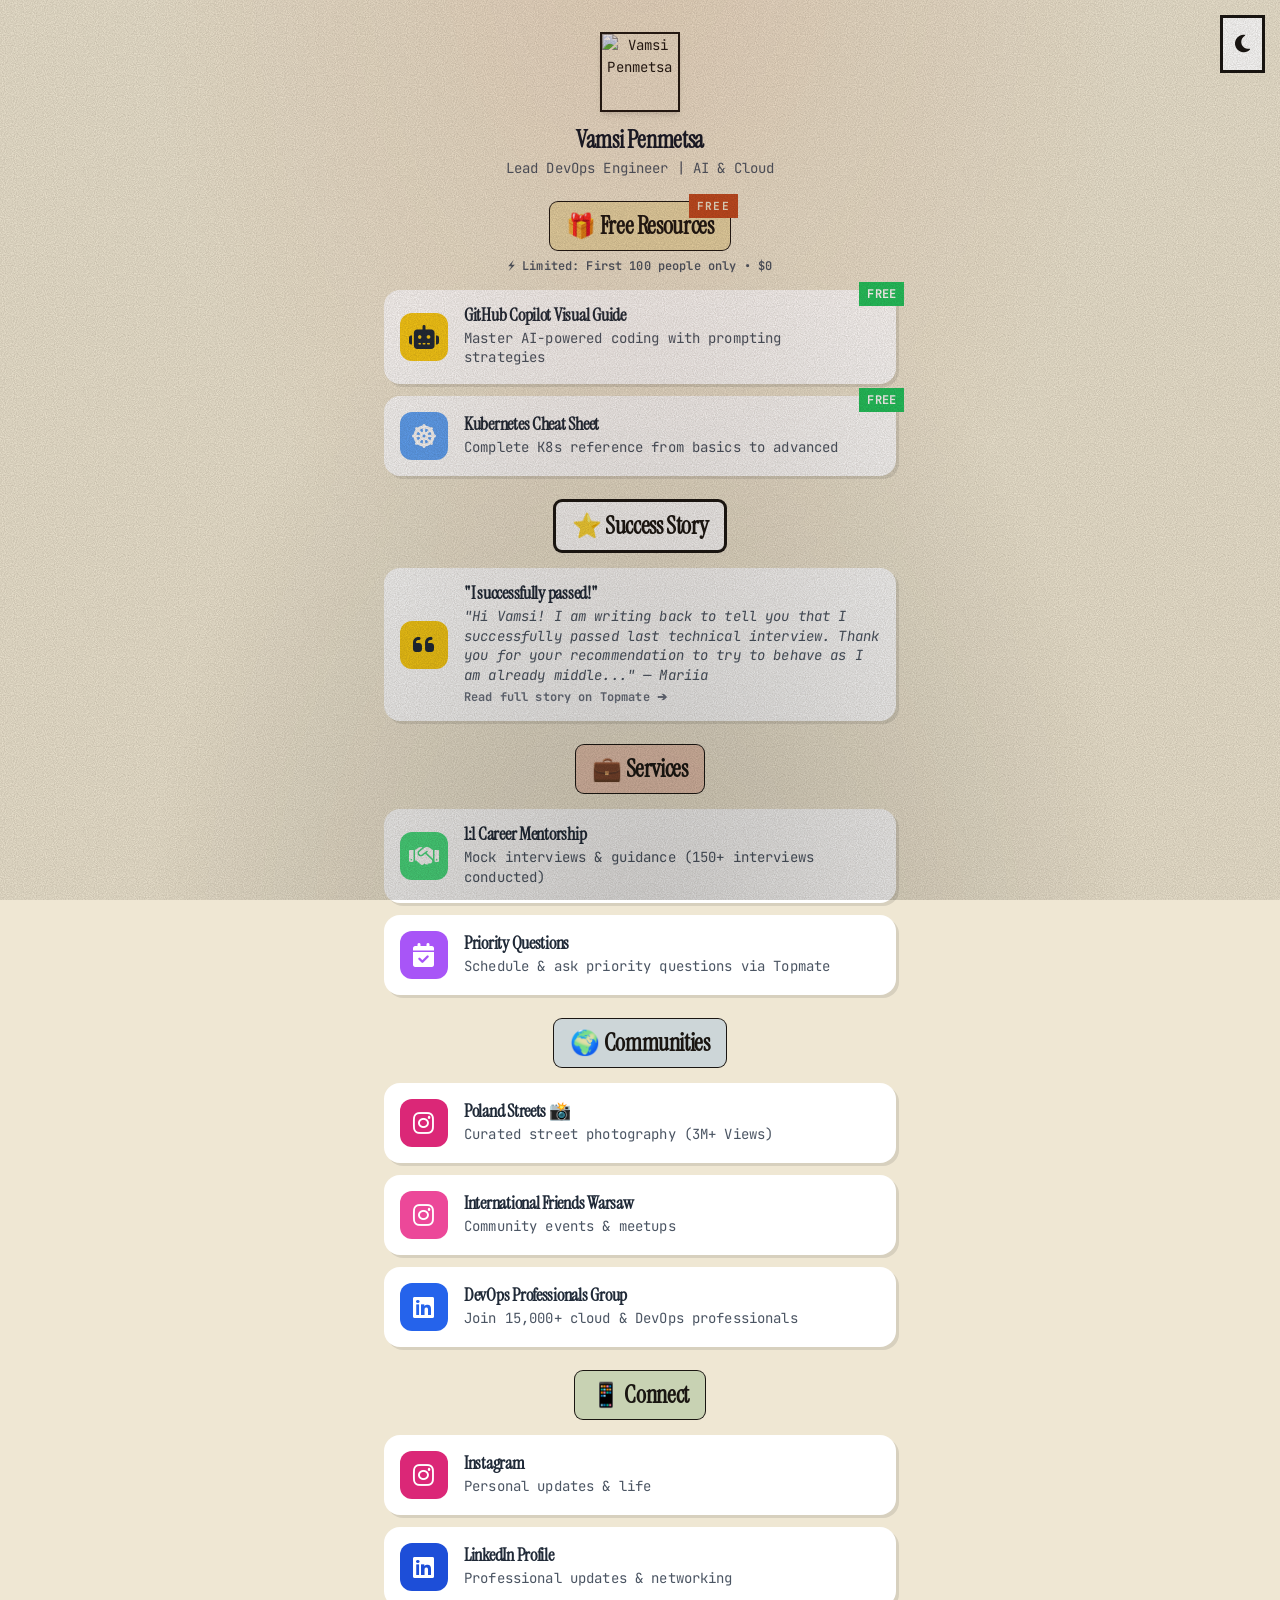
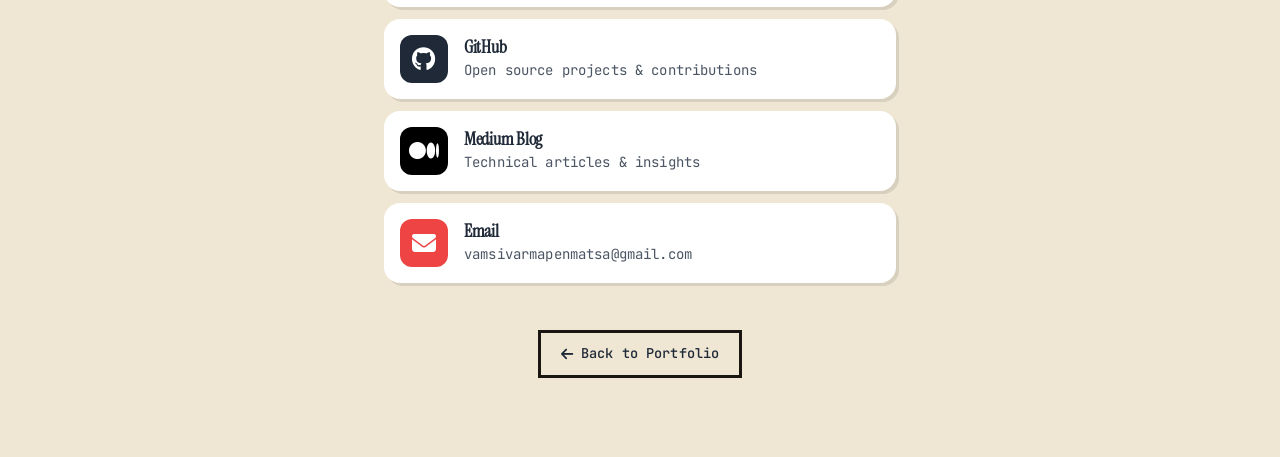
==== commit f8711424: "fix: consistent font sizing + mobile overlap fixes" ====
--- a/links/index.html
+++ b/links/index.html
@@ -10,8 +10,8 @@
         integrity="sha512-iecdLmaskl7CVkqkXNQ/ZH/XLlvWZOJyj7Yy7tcenmpD1ypASozpmT/E0iPtmFIB46ZmdtAc9eNBvH0H/ZpiBw=="
         crossorigin="anonymous" referrerpolicy="no-referrer" />
     <meta name="description" content="All my resources, products, services, and community links in one place.">
-  <script type="module" crossorigin src="/assets/main-ac13909f.js"></script>
-  <link rel="stylesheet" href="/assets/main-3405581f.css">
+  <script type="module" crossorigin src="/assets/main-db3e3a4b.js"></script>
+  <link rel="stylesheet" href="/assets/main-369b8733.css">
 </head>
 
 <body class="min-h-screen flex flex-col items-center py-8 px-4 relative overflow-x-hidden">
--- a/assets/main-369b8733.css
+++ b/assets/main-369b8733.css
@@ -0,0 +1 @@
+@import"https://fonts.googleapis.com/css2?family=Instrument+Serif:ital@0;1&family=JetBrains+Mono:wght@300;400;500;700&display=swap";*,:before,:after{--tw-border-spacing-x: 0;--tw-border-spacing-y: 0;--tw-translate-x: 0;--tw-translate-y: 0;--tw-rotate: 0;--tw-skew-x: 0;--tw-skew-y: 0;--tw-scale-x: 1;--tw-scale-y: 1;--tw-pan-x: ;--tw-pan-y: ;--tw-pinch-zoom: ;--tw-scroll-snap-strictness: proximity;--tw-gradient-from-position: ;--tw-gradient-via-position: ;--tw-gradient-to-position: ;--tw-ordinal: ;--tw-slashed-zero: ;--tw-numeric-figure: ;--tw-numeric-spacing: ;--tw-numeric-fraction: ;--tw-ring-inset: ;--tw-ring-offset-width: 0px;--tw-ring-offset-color: #fff;--tw-ring-color: rgb(59 130 246 / .5);--tw-ring-offset-shadow: 0 0 #0000;--tw-ring-shadow: 0 0 #0000;--tw-shadow: 0 0 #0000;--tw-shadow-colored: 0 0 #0000;--tw-blur: ;--tw-brightness: ;--tw-contrast: ;--tw-grayscale: ;--tw-hue-rotate: ;--tw-invert: ;--tw-saturate: ;--tw-sepia: ;--tw-drop-shadow: ;--tw-backdrop-blur: ;--tw-backdrop-brightness: ;--tw-backdrop-contrast: ;--tw-backdrop-grayscale: ;--tw-backdrop-hue-rotate: ;--tw-backdrop-invert: ;--tw-backdrop-opacity: ;--tw-backdrop-saturate: ;--tw-backdrop-sepia: ;--tw-contain-size: ;--tw-contain-layout: ;--tw-contain-paint: ;--tw-contain-style: }::backdrop{--tw-border-spacing-x: 0;--tw-border-spacing-y: 0;--tw-translate-x: 0;--tw-translate-y: 0;--tw-rotate: 0;--tw-skew-x: 0;--tw-skew-y: 0;--tw-scale-x: 1;--tw-scale-y: 1;--tw-pan-x: ;--tw-pan-y: ;--tw-pinch-zoom: ;--tw-scroll-snap-strictness: proximity;--tw-gradient-from-position: ;--tw-gradient-via-position: ;--tw-gradient-to-position: ;--tw-ordinal: ;--tw-slashed-zero: ;--tw-numeric-figure: ;--tw-numeric-spacing: ;--tw-numeric-fraction: ;--tw-ring-inset: ;--tw-ring-offset-width: 0px;--tw-ring-offset-color: #fff;--tw-ring-color: rgb(59 130 246 / .5);--tw-ring-offset-shadow: 0 0 #0000;--tw-ring-shadow: 0 0 #0000;--tw-shadow: 0 0 #0000;--tw-shadow-colored: 0 0 #0000;--tw-blur: ;--tw-brightness: ;--tw-contrast: ;--tw-grayscale: ;--tw-hue-rotate: ;--tw-invert: ;--tw-saturate: ;--tw-sepia: ;--tw-drop-shadow: ;--tw-backdrop-blur: ;--tw-backdrop-brightness: ;--tw-backdrop-contrast: ;--tw-backdrop-grayscale: ;--tw-backdrop-hue-rotate: ;--tw-backdrop-invert: ;--tw-backdrop-opacity: ;--tw-backdrop-saturate: ;--tw-backdrop-sepia: ;--tw-contain-size: ;--tw-contain-layout: ;--tw-contain-paint: ;--tw-contain-style: }*,:before,:after{box-sizing:border-box;border-width:0;border-style:solid;border-color:#e5e7eb}:before,:after{--tw-content: ""}html,:host{line-height:1.5;-webkit-text-size-adjust:100%;-moz-tab-size:4;-o-tab-size:4;tab-size:4;font-family:JetBrains Mono,ui-monospace,monospace;font-feature-settings:normal;font-variation-settings:normal;-webkit-tap-highlight-color:transparent}body{margin:0;line-height:inherit}hr{height:0;color:inherit;border-top-width:1px}abbr:where([title]){-webkit-text-decoration:underline dotted;text-decoration:underline dotted}h1,h2,h3,h4,h5,h6{font-size:inherit;font-weight:inherit}a{color:inherit;text-decoration:inherit}b,strong{font-weight:bolder}code,kbd,samp,pre{font-family:JetBrains Mono,ui-monospace,monospace;font-feature-settings:normal;font-variation-settings:normal;font-size:1em}small{font-size:80%}sub,sup{font-size:75%;line-height:0;position:relative;vertical-align:baseline}sub{bottom:-.25em}sup{top:-.5em}table{text-indent:0;border-color:inherit;border-collapse:collapse}button,input,optgroup,select,textarea{font-family:inherit;font-feature-settings:inherit;font-variation-settings:inherit;font-size:100%;font-weight:inherit;line-height:inherit;letter-spacing:inherit;color:inherit;margin:0;padding:0}button,select{text-transform:none}button,input:where([type=button]),input:where([type=reset]),input:where([type=submit]){-webkit-appearance:button;background-color:transparent;background-image:none}:-moz-focusring{outline:auto}:-moz-ui-invalid{box-shadow:none}progress{vertical-align:baseline}::-webkit-inner-spin-button,::-webkit-outer-spin-button{height:auto}[type=search]{-webkit-appearance:textfield;outline-offset:-2px}::-webkit-search-decoration{-webkit-appearance:none}::-webkit-file-upload-button{-webkit-appearance:button;font:inherit}summary{display:list-item}blockquote,dl,dd,h1,h2,h3,h4,h5,h6,hr,figure,p,pre{margin:0}fieldset{margin:0;padding:0}legend{padding:0}ol,ul,menu{list-style:none;margin:0;padding:0}dialog{padding:0}textarea{resize:vertical}input::-moz-placeholder,textarea::-moz-placeholder{opacity:1;color:#9ca3af}input::placeholder,textarea::placeholder{opacity:1;color:#9ca3af}button,[role=button]{cursor:pointer}:disabled{cursor:default}img,svg,video,canvas,audio,iframe,embed,object{display:block;vertical-align:middle}img,video{max-width:100%;height:auto}[hidden]:where(:not([hidden=until-found])){display:none}.fixed{position:fixed}.absolute{position:absolute}.relative{position:relative}.sticky{position:sticky}.-inset-4{top:-1rem;right:-1rem;bottom:-1rem;left:-1rem}.inset-0{top:0;right:0;bottom:0;left:0}.-bottom-6{bottom:-1.5rem}.-left-5{left:-1.25rem}.-left-\[42px\]{left:-42px}.-right-12{right:-3rem}.-right-2{right:-.5rem}.-right-4{right:-1rem}.-top-2{top:-.5rem}.-top-4{top:-1rem}.-top-5{top:-1.25rem}.-top-8{top:-2rem}.bottom-3{bottom:.75rem}.left-0{left:0}.left-1\/2{left:50%}.left-3{left:.75rem}.right-3{right:.75rem}.right-4{right:1rem}.top-0{top:0}.top-16{top:4rem}.top-4{top:1rem}.-z-10{z-index:-10}.z-0{z-index:0}.z-10{z-index:10}.z-20{z-index:20}.z-50{z-index:50}.mx-auto{margin-left:auto;margin-right:auto}.mb-0\.5{margin-bottom:.125rem}.mb-10{margin-bottom:2.5rem}.mb-12{margin-bottom:3rem}.mb-2{margin-bottom:.5rem}.mb-20{margin-bottom:5rem}.mb-3{margin-bottom:.75rem}.mb-4{margin-bottom:1rem}.mb-5{margin-bottom:1.25rem}.mb-6{margin-bottom:1.5rem}.mb-8{margin-bottom:2rem}.ml-4{margin-left:1rem}.mt-1{margin-top:.25rem}.mt-2{margin-top:.5rem}.mt-3{margin-top:.75rem}.mt-4{margin-top:1rem}.mt-6{margin-top:1.5rem}.block{display:block}.inline-block{display:inline-block}.flex{display:flex}.inline-flex{display:inline-flex}.grid{display:grid}.hidden{display:none}.h-12{height:3rem}.h-20{height:5rem}.h-4{height:1rem}.h-6{height:1.5rem}.h-64{height:16rem}.h-\[115\%\]{height:115%}.h-full{height:100%}.min-h-screen{min-height:100vh}.w-12{width:3rem}.w-16{width:4rem}.w-20{width:5rem}.w-4{width:1rem}.w-6{width:1.5rem}.w-64{width:16rem}.w-\[115\%\]{width:115%}.w-full{width:100%}.max-w-2xl{max-width:42rem}.max-w-4xl{max-width:56rem}.max-w-5xl{max-width:64rem}.max-w-lg{max-width:32rem}.flex-1{flex:1 1 0%}.grow{flex-grow:1}.-translate-x-1\/2{--tw-translate-x: -50%;transform:translate(var(--tw-translate-x),var(--tw-translate-y)) rotate(var(--tw-rotate)) skew(var(--tw-skew-x)) skewY(var(--tw-skew-y)) scaleX(var(--tw-scale-x)) scaleY(var(--tw-scale-y))}.-rotate-1{--tw-rotate: -1deg;transform:translate(var(--tw-translate-x),var(--tw-translate-y)) rotate(var(--tw-rotate)) skew(var(--tw-skew-x)) skewY(var(--tw-skew-y)) scaleX(var(--tw-scale-x)) scaleY(var(--tw-scale-y))}.-rotate-2{--tw-rotate: -2deg;transform:translate(var(--tw-translate-x),var(--tw-translate-y)) rotate(var(--tw-rotate)) skew(var(--tw-skew-x)) skewY(var(--tw-skew-y)) scaleX(var(--tw-scale-x)) scaleY(var(--tw-scale-y))}.-rotate-6{--tw-rotate: -6deg;transform:translate(var(--tw-translate-x),var(--tw-translate-y)) rotate(var(--tw-rotate)) skew(var(--tw-skew-x)) skewY(var(--tw-skew-y)) scaleX(var(--tw-scale-x)) scaleY(var(--tw-scale-y))}.rotate-1{--tw-rotate: 1deg;transform:translate(var(--tw-translate-x),var(--tw-translate-y)) rotate(var(--tw-rotate)) skew(var(--tw-skew-x)) skewY(var(--tw-skew-y)) scaleX(var(--tw-scale-x)) scaleY(var(--tw-scale-y))}.rotate-12{--tw-rotate: 12deg;transform:translate(var(--tw-translate-x),var(--tw-translate-y)) rotate(var(--tw-rotate)) skew(var(--tw-skew-x)) skewY(var(--tw-skew-y)) scaleX(var(--tw-scale-x)) scaleY(var(--tw-scale-y))}.rotate-2{--tw-rotate: 2deg;transform:translate(var(--tw-translate-x),var(--tw-translate-y)) rotate(var(--tw-rotate)) skew(var(--tw-skew-x)) skewY(var(--tw-skew-y)) scaleX(var(--tw-scale-x)) scaleY(var(--tw-scale-y))}.rotate-6{--tw-rotate: 6deg;transform:translate(var(--tw-translate-x),var(--tw-translate-y)) rotate(var(--tw-rotate)) skew(var(--tw-skew-x)) skewY(var(--tw-skew-y)) scaleX(var(--tw-scale-x)) scaleY(var(--tw-scale-y))}.-skew-y-1{--tw-skew-y: -1deg;transform:translate(var(--tw-translate-x),var(--tw-translate-y)) rotate(var(--tw-rotate)) skew(var(--tw-skew-x)) skewY(var(--tw-skew-y)) scaleX(var(--tw-scale-x)) scaleY(var(--tw-scale-y))}.scale-105{--tw-scale-x: 1.05;--tw-scale-y: 1.05;transform:translate(var(--tw-translate-x),var(--tw-translate-y)) rotate(var(--tw-rotate)) skew(var(--tw-skew-x)) skewY(var(--tw-skew-y)) scaleX(var(--tw-scale-x)) scaleY(var(--tw-scale-y))}.transform{transform:translate(var(--tw-translate-x),var(--tw-translate-y)) rotate(var(--tw-rotate)) skew(var(--tw-skew-x)) skewY(var(--tw-skew-y)) scaleX(var(--tw-scale-x)) scaleY(var(--tw-scale-y))}@keyframes pulse{50%{opacity:.5}}.animate-pulse{animation:pulse 2s cubic-bezier(.4,0,.6,1) infinite}.cursor-pointer{cursor:pointer}.list-inside{list-style-position:inside}.list-disc{list-style-type:disc}.grid-cols-2{grid-template-columns:repeat(2,minmax(0,1fr))}.grid-cols-3{grid-template-columns:repeat(3,minmax(0,1fr))}.flex-col{flex-direction:column}.flex-wrap{flex-wrap:wrap}.items-center{align-items:center}.justify-center{justify-content:center}.justify-between{justify-content:space-between}.gap-1{gap:.25rem}.gap-12{gap:3rem}.gap-2{gap:.5rem}.gap-3{gap:.75rem}.gap-4{gap:1rem}.gap-5{gap:1.25rem}.gap-6{gap:1.5rem}.gap-8{gap:2rem}.space-y-1>:not([hidden])~:not([hidden]){--tw-space-y-reverse: 0;margin-top:calc(.25rem * calc(1 - var(--tw-space-y-reverse)));margin-bottom:calc(.25rem * var(--tw-space-y-reverse))}.space-y-12>:not([hidden])~:not([hidden]){--tw-space-y-reverse: 0;margin-top:calc(3rem * calc(1 - var(--tw-space-y-reverse)));margin-bottom:calc(3rem * var(--tw-space-y-reverse))}.space-y-2>:not([hidden])~:not([hidden]){--tw-space-y-reverse: 0;margin-top:calc(.5rem * calc(1 - var(--tw-space-y-reverse)));margin-bottom:calc(.5rem * var(--tw-space-y-reverse))}.space-y-3>:not([hidden])~:not([hidden]){--tw-space-y-reverse: 0;margin-top:calc(.75rem * calc(1 - var(--tw-space-y-reverse)));margin-bottom:calc(.75rem * var(--tw-space-y-reverse))}.space-y-6>:not([hidden])~:not([hidden]){--tw-space-y-reverse: 0;margin-top:calc(1.5rem * calc(1 - var(--tw-space-y-reverse)));margin-bottom:calc(1.5rem * var(--tw-space-y-reverse))}.overflow-hidden{overflow:hidden}.overflow-x-hidden{overflow-x:hidden}.whitespace-nowrap{white-space:nowrap}.rounded{border-radius:.25rem}.rounded-3xl{border-radius:1.5rem}.rounded-full{border-radius:9999px}.rounded-lg{border-radius:.5rem}.border{border-width:1px}.border-2{border-width:2px}.border-4{border-width:4px}.border-b-2{border-bottom-width:2px}.border-l-4{border-left-width:4px}.border-l-8{border-left-width:8px}.border-t{border-top-width:1px}.border-t-2{border-top-width:2px}.border-dashed{border-style:dashed}.border-blue-600{--tw-border-opacity: 1;border-color:rgb(37 99 235 / var(--tw-border-opacity, 1))}.border-gray-400{--tw-border-opacity: 1;border-color:rgb(156 163 175 / var(--tw-border-opacity, 1))}.border-marker-yellow{--tw-border-opacity: 1;border-color:rgb(232 216 168 / var(--tw-border-opacity, 1))}.border-pencil{--tw-border-opacity: 1;border-color:rgb(26 22 18 / var(--tw-border-opacity, 1))}.border-white{--tw-border-opacity: 1;border-color:rgb(255 255 255 / var(--tw-border-opacity, 1))}.bg-black{--tw-bg-opacity: 1;background-color:rgb(0 0 0 / var(--tw-bg-opacity, 1))}.bg-blue-400{--tw-bg-opacity: 1;background-color:rgb(96 165 250 / var(--tw-bg-opacity, 1))}.bg-blue-600{--tw-bg-opacity: 1;background-color:rgb(37 99 235 / var(--tw-bg-opacity, 1))}.bg-blue-700{--tw-bg-opacity: 1;background-color:rgb(29 78 216 / var(--tw-bg-opacity, 1))}.bg-gray-300{--tw-bg-opacity: 1;background-color:rgb(209 213 219 / var(--tw-bg-opacity, 1))}.bg-gray-800{--tw-bg-opacity: 1;background-color:rgb(31 41 55 / var(--tw-bg-opacity, 1))}.bg-green-400{--tw-bg-opacity: 1;background-color:rgb(74 222 128 / var(--tw-bg-opacity, 1))}.bg-green-500{--tw-bg-opacity: 1;background-color:rgb(34 197 94 / var(--tw-bg-opacity, 1))}.bg-marker-blue{--tw-bg-opacity: 1;background-color:rgb(205 214 216 / var(--tw-bg-opacity, 1))}.bg-marker-green{--tw-bg-opacity: 1;background-color:rgb(200 210 179 / var(--tw-bg-opacity, 1))}.bg-marker-pink{--tw-bg-opacity: 1;background-color:rgb(232 197 176 / var(--tw-bg-opacity, 1))}.bg-marker-yellow{--tw-bg-opacity: 1;background-color:rgb(232 216 168 / var(--tw-bg-opacity, 1))}.bg-paper{--tw-bg-opacity: 1;background-color:rgb(239 231 211 / var(--tw-bg-opacity, 1))}.bg-paper\/90{background-color:#efe7d3e6}.bg-pencil{--tw-bg-opacity: 1;background-color:rgb(26 22 18 / var(--tw-bg-opacity, 1))}.bg-pink-500{--tw-bg-opacity: 1;background-color:rgb(236 72 153 / var(--tw-bg-opacity, 1))}.bg-pink-600{--tw-bg-opacity: 1;background-color:rgb(219 39 119 / var(--tw-bg-opacity, 1))}.bg-purple-500{--tw-bg-opacity: 1;background-color:rgb(168 85 247 / var(--tw-bg-opacity, 1))}.bg-red-500{--tw-bg-opacity: 1;background-color:rgb(239 68 68 / var(--tw-bg-opacity, 1))}.bg-white{--tw-bg-opacity: 1;background-color:rgb(255 255 255 / var(--tw-bg-opacity, 1))}.bg-yellow-400{--tw-bg-opacity: 1;background-color:rgb(250 204 21 / var(--tw-bg-opacity, 1))}.bg-yellow-50{--tw-bg-opacity: 1;background-color:rgb(254 252 232 / var(--tw-bg-opacity, 1))}.object-contain{-o-object-fit:contain;object-fit:contain}.object-cover{-o-object-fit:cover;object-fit:cover}.object-top{-o-object-position:top;object-position:top}.p-2{padding:.5rem}.p-3{padding:.75rem}.p-4{padding:1rem}.p-5{padding:1.25rem}.p-6{padding:1.5rem}.p-8{padding:2rem}.\!px-4{padding-left:1rem!important;padding-right:1rem!important}.\!py-1{padding-top:.25rem!important;padding-bottom:.25rem!important}.px-1{padding-left:.25rem;padding-right:.25rem}.px-2{padding-left:.5rem;padding-right:.5rem}.px-3{padding-left:.75rem;padding-right:.75rem}.px-4{padding-left:1rem;padding-right:1rem}.px-5{padding-left:1.25rem;padding-right:1.25rem}.py-1{padding-top:.25rem;padding-bottom:.25rem}.py-2{padding-top:.5rem;padding-bottom:.5rem}.py-2\.5{padding-top:.625rem;padding-bottom:.625rem}.py-3{padding-top:.75rem;padding-bottom:.75rem}.py-4{padding-top:1rem;padding-bottom:1rem}.py-8{padding-top:2rem;padding-bottom:2rem}.pb-4{padding-bottom:1rem}.pl-4{padding-left:1rem}.pl-8{padding-left:2rem}.pt-3{padding-top:.75rem}.pt-4{padding-top:1rem}.pt-6{padding-top:1.5rem}.text-center{text-align:center}.text-2xl{font-size:1.5rem;line-height:2rem}.text-3xl{font-size:1.875rem;line-height:2.25rem}.text-5xl{font-size:3rem;line-height:1}.text-6xl{font-size:3.75rem;line-height:1}.text-base{font-size:1rem;line-height:1.5rem}.text-lg{font-size:1.125rem;line-height:1.75rem}.text-sm{font-size:.875rem;line-height:1.25rem}.text-xl{font-size:1.25rem;line-height:1.75rem}.text-xs{font-size:.75rem;line-height:1rem}.font-bold{font-weight:700}.font-medium{font-weight:500}.font-normal{font-weight:400}.font-semibold{font-weight:600}.uppercase{text-transform:uppercase}.italic{font-style:italic}.leading-relaxed{line-height:1.625}.leading-snug{line-height:1.375}.leading-tight{line-height:1.25}.tracking-widest{letter-spacing:.1em}.text-blue-600{--tw-text-opacity: 1;color:rgb(37 99 235 / var(--tw-text-opacity, 1))}.text-gray-500{--tw-text-opacity: 1;color:rgb(107 114 128 / var(--tw-text-opacity, 1))}.text-gray-600{--tw-text-opacity: 1;color:rgb(75 85 99 / var(--tw-text-opacity, 1))}.text-gray-800{--tw-text-opacity: 1;color:rgb(31 41 55 / var(--tw-text-opacity, 1))}.text-gray-900{--tw-text-opacity: 1;color:rgb(17 24 39 / var(--tw-text-opacity, 1))}.text-marker-yellow{--tw-text-opacity: 1;color:rgb(232 216 168 / var(--tw-text-opacity, 1))}.text-pencil{--tw-text-opacity: 1;color:rgb(26 22 18 / var(--tw-text-opacity, 1))}.text-pencil-light{--tw-text-opacity: 1;color:rgb(91 82 71 / var(--tw-text-opacity, 1))}.text-red-500{--tw-text-opacity: 1;color:rgb(239 68 68 / var(--tw-text-opacity, 1))}.text-white{--tw-text-opacity: 1;color:rgb(255 255 255 / var(--tw-text-opacity, 1))}.text-yellow-400{--tw-text-opacity: 1;color:rgb(250 204 21 / var(--tw-text-opacity, 1))}.text-yellow-500{--tw-text-opacity: 1;color:rgb(234 179 8 / var(--tw-text-opacity, 1))}.opacity-0{opacity:0}.opacity-20{opacity:.2}.opacity-50{opacity:.5}.shadow-inner{--tw-shadow: inset 0 2px 4px 0 rgb(0 0 0 / .05);--tw-shadow-colored: inset 0 2px 4px 0 var(--tw-shadow-color);box-shadow:var(--tw-ring-offset-shadow, 0 0 #0000),var(--tw-ring-shadow, 0 0 #0000),var(--tw-shadow)}.shadow-lg{--tw-shadow: 0 10px 15px -3px rgb(0 0 0 / .1), 0 4px 6px -4px rgb(0 0 0 / .1);--tw-shadow-colored: 0 10px 15px -3px var(--tw-shadow-color), 0 4px 6px -4px var(--tw-shadow-color);box-shadow:var(--tw-ring-offset-shadow, 0 0 #0000),var(--tw-ring-shadow, 0 0 #0000),var(--tw-shadow)}.shadow-md{--tw-shadow: 0 4px 6px -1px rgb(0 0 0 / .1), 0 2px 4px -2px rgb(0 0 0 / .1);--tw-shadow-colored: 0 4px 6px -1px var(--tw-shadow-color), 0 2px 4px -2px var(--tw-shadow-color);box-shadow:var(--tw-ring-offset-shadow, 0 0 #0000),var(--tw-ring-shadow, 0 0 #0000),var(--tw-shadow)}.shadow-sketch{--tw-shadow: 0 0 0 1px #1a1612;--tw-shadow-colored: 0 0 0 1px var(--tw-shadow-color);box-shadow:var(--tw-ring-offset-shadow, 0 0 #0000),var(--tw-ring-shadow, 0 0 #0000),var(--tw-shadow)}.shadow-sketch-hover{--tw-shadow: 4px 4px 0 0 #1a1612;--tw-shadow-colored: 4px 4px 0 0 var(--tw-shadow-color);box-shadow:var(--tw-ring-offset-shadow, 0 0 #0000),var(--tw-ring-shadow, 0 0 #0000),var(--tw-shadow)}.filter{filter:var(--tw-blur) var(--tw-brightness) var(--tw-contrast) var(--tw-grayscale) var(--tw-hue-rotate) var(--tw-invert) var(--tw-saturate) var(--tw-sepia) var(--tw-drop-shadow)}.backdrop-blur-sm{--tw-backdrop-blur: blur(4px);-webkit-backdrop-filter:var(--tw-backdrop-blur) var(--tw-backdrop-brightness) var(--tw-backdrop-contrast) var(--tw-backdrop-grayscale) var(--tw-backdrop-hue-rotate) var(--tw-backdrop-invert) var(--tw-backdrop-opacity) var(--tw-backdrop-saturate) var(--tw-backdrop-sepia);backdrop-filter:var(--tw-backdrop-blur) var(--tw-backdrop-brightness) var(--tw-backdrop-contrast) var(--tw-backdrop-grayscale) var(--tw-backdrop-hue-rotate) var(--tw-backdrop-invert) var(--tw-backdrop-opacity) var(--tw-backdrop-saturate) var(--tw-backdrop-sepia)}.transition{transition-property:color,background-color,border-color,text-decoration-color,fill,stroke,opacity,box-shadow,transform,filter,backdrop-filter;transition-timing-function:cubic-bezier(.4,0,.2,1);transition-duration:.15s}.transition-all{transition-property:all;transition-timing-function:cubic-bezier(.4,0,.2,1);transition-duration:.15s}.transition-colors{transition-property:color,background-color,border-color,text-decoration-color,fill,stroke;transition-timing-function:cubic-bezier(.4,0,.2,1);transition-duration:.15s}.transition-opacity{transition-property:opacity;transition-timing-function:cubic-bezier(.4,0,.2,1);transition-duration:.15s}.transition-transform{transition-property:transform;transition-timing-function:cubic-bezier(.4,0,.2,1);transition-duration:.15s}.duration-300{transition-duration:.3s}:root{--paper: #efe7d3;--paper-2: #e7dec6;--ink: #1a1612;--ink-soft: #5b5247;--rust: #c14a1f;--rust-soft: #d77a4f;--line: #1a161233}.dark{--paper: #141210;--paper-2: #1c1915;--ink: #efe7d3;--ink-soft: #a89e8a;--line: #efe7d333}html,body{background:var(--paper)}body{overflow-x:hidden;--tw-text-opacity: 1;color:rgb(26 22 18 / var(--tw-text-opacity, 1));transition-property:color,background-color,border-color,text-decoration-color,fill,stroke;transition-timing-function:cubic-bezier(.4,0,.2,1);transition-duration:.3s}body:is(.dark *){--tw-text-opacity: 1;color:rgb(239 231 211 / var(--tw-text-opacity, 1))}body{font-family:JetBrains Mono,ui-monospace,monospace;font-weight:400;font-size:14px;line-height:1.6;letter-spacing:.01em;background-image:none;position:relative}body:before{content:"";position:fixed;top:0;right:0;bottom:0;left:0;pointer-events:none;z-index:9998;opacity:.55;mix-blend-mode:multiply;background-image:url("data:image/svg+xml;utf8,<svg xmlns='http://www.w3.org/2000/svg' width='220' height='220'><filter id='n'><feTurbulence type='fractalNoise' baseFrequency='0.9' numOctaves='2' stitchTiles='stitch'/><feColorMatrix values='0 0 0 0 0.10 0 0 0 0 0.08 0 0 0 0 0.06 0 0 0 0.55 0'/></filter><rect width='100%25' height='100%25' filter='url(%23n)'/></svg>");background-size:220px 220px}.dark body:before{mix-blend-mode:screen;opacity:.35}body:after{content:"";position:fixed;top:0;right:0;bottom:0;left:0;pointer-events:none;z-index:9997;background:radial-gradient(ellipse at 50% -10%,rgba(193,74,31,.1),transparent 55%),radial-gradient(ellipse at 50% 110%,rgba(26,22,18,.18),transparent 55%)}h1,h2,h3,h4,h5{font-family:"Instrument Serif",Georgia,serif;font-weight:400;letter-spacing:-.015em;line-height:1.05}h1{font-size:clamp(2.2rem,5.5vw,4.5rem)}h2{font-size:clamp(1.8rem,3.8vw,3rem)}h3{font-size:clamp(1.2rem,2.2vw,1.6rem)}h4{font-size:1.1rem}p,li,span,a,button{font-family:JetBrains Mono,ui-monospace,monospace;font-size:.85rem;line-height:1.6}::-moz-selection{background:var(--rust);color:var(--paper)}::selection{background:var(--rust);color:var(--paper)}::-webkit-scrollbar{width:10px;height:10px}::-webkit-scrollbar-track{background:var(--paper)}::-webkit-scrollbar-thumb{background:var(--ink);border:2px solid var(--paper)}.highlight-yellow,.highlight-pink,.highlight-green,.highlight-blue{font-family:JetBrains Mono,ui-monospace,monospace;font-size:.8rem;font-weight:500;letter-spacing:.04em;text-transform:uppercase;padding:.12em .45em;margin:0 .1em;border:1px solid var(--ink);background:var(--paper-2);color:var(--ink);border-radius:0;display:inline-block;line-height:1.4;vertical-align:baseline}.highlight-yellow{background:#e8d8a8}.highlight-pink{background:#e8c5b0}.highlight-green{background:#c8d2b3}.highlight-blue{background:#cdd6d8}.dark .highlight-yellow{background:#3a3324;color:var(--ink)}.dark .highlight-pink{background:#3a2a22;color:var(--ink)}.dark .highlight-green{background:#26301f;color:var(--ink)}.dark .highlight-blue{background:#222a2c;color:var(--ink)}.sketch-box{background:var(--paper-2);color:var(--ink);border:1px solid var(--ink)!important;border-radius:0!important;box-shadow:none;transition:transform .25s ease,box-shadow .25s ease;position:relative;transform:none!important}.dark .sketch-box{background:var(--paper-2);color:var(--ink);border-color:var(--ink)!important}.sketch-box:hover{transform:translate(-2px,-2px)!important;box-shadow:4px 4px 0 0 var(--ink)}.sketch-btn{display:inline-flex;align-items:center;gap:.5rem;padding:.6rem 1rem;border:1px solid var(--ink)!important;border-radius:0!important;background:var(--paper);color:var(--ink);font-family:JetBrains Mono,ui-monospace,monospace;font-weight:500;font-size:.75rem;letter-spacing:.06em;text-transform:uppercase;cursor:pointer;transition:all .15s ease}.sketch-btn:hover{background:var(--ink)!important;color:var(--paper)!important;transform:translate(-1px,-1px);box-shadow:3px 3px 0 0 var(--ink)}.sketch-btn.bg-marker-yellow,.sketch-btn[class*=marker-yellow]{background:var(--rust)!important;color:var(--paper)!important;border-color:var(--ink)!important}.sketch-btn.bg-marker-yellow:hover{background:var(--ink)!important;color:var(--paper)!important}.nav-link{font-family:JetBrains Mono,ui-monospace,monospace;font-size:.75rem;font-weight:500;letter-spacing:.06em;text-transform:uppercase;color:var(--ink);position:relative;padding:.25rem 0}.nav-link:after{content:"";position:absolute;left:0;bottom:-2px;width:0;height:1px;background:var(--rust);transition:width .25s ease}.nav-link:hover{color:var(--rust)}.nav-link:hover:after{width:100%}.section-title{font-family:"Instrument Serif",Georgia,serif!important;font-size:clamp(2rem,4.2vw,3.2rem)!important;font-weight:400!important;text-transform:none!important;letter-spacing:-.015em!important;color:var(--ink);background:none!important;display:block!important;transform:none!important;position:relative;padding-bottom:.6rem;margin-bottom:2rem!important;border-bottom:1px solid var(--ink)}.section-title:before{content:"§";display:inline-block;font-family:JetBrains Mono,monospace;font-size:.7rem;font-weight:500;letter-spacing:.18em;color:var(--rust);margin-right:.75rem;vertical-align:middle;border:1px solid var(--rust);padding:.15rem .45rem;text-transform:uppercase}.sticky-note,.sticky-note-pink,.sticky-note-yellow,.sticky-note-blue{padding:1.5rem;border:1px solid var(--ink);color:var(--ink);border-radius:0;box-shadow:none;transform:none!important;position:relative}.sticky-note{background:#e8d8a8}.sticky-note-pink{background:#e8c5b0}.sticky-note-yellow{background:#e8d8a8}.sticky-note-blue{background:#cdd6d8}.dark .sticky-note,.dark .sticky-note-yellow{background:#3a3324;color:var(--ink)}.dark .sticky-note-pink{background:#3a2a22;color:var(--ink)}.dark .sticky-note-blue{background:#222a2c;color:var(--ink)}.sticky-note-pink:before,.sticky-note-yellow:before,.sticky-note-blue:before{content:"▍";position:absolute;top:.5rem;right:.75rem;font-family:JetBrains Mono,monospace;font-size:.7rem;color:var(--ink);opacity:.5}header{border-bottom:1px solid var(--ink)!important;background:var(--paper)!important;border-style:solid!important}.dark header{background:var(--paper-2)!important}header .text-3xl{font-family:"Instrument Serif",Georgia,serif;font-weight:400;font-size:1.6rem;letter-spacing:-.01em;transform:none!important}header .text-3xl .highlight-yellow{background:none;border:none;padding:0;font-size:inherit;text-transform:none;letter-spacing:-.01em;color:var(--ink)}header .text-3xl .highlight-yellow:before{content:"▌ ";color:var(--rust)}section .text-5xl,section .text-6xl,h1.text-5xl,h1.text-6xl{font-family:"Instrument Serif",Georgia,serif!important;font-weight:400;letter-spacing:-.025em;line-height:.98}section .rounded-full.border-4{border-radius:0!important;border:1px solid var(--ink)!important;filter:grayscale(.15) contrast(1.05)}.animate-spin-slow{display:none!important}section svg[viewBox="0 0 50 50"]{display:none}section .rounded-full.shadow-sketch{border-radius:0!important;border:1px solid var(--ink)!important;background:var(--paper)!important;transform:none!important;box-shadow:none!important;font-family:JetBrains Mono,monospace;font-size:.7rem;letter-spacing:.08em;text-transform:uppercase}section .rounded-full.border{border-radius:0!important;border:1px solid var(--ink)!important;background:var(--paper)!important;font-family:JetBrains Mono,monospace;font-size:.7rem;letter-spacing:.06em;text-transform:uppercase}.rounded-full{border-radius:0!important}.w-6.h-6.rounded-full,.w-10.h-10.rounded-full,.w-12.h-12.rounded-full{border-radius:999px!important}.border-l-4.border-pencil{border-left-width:1px!important;border-left-color:var(--ink)!important}.border-dashed{border-style:solid!important}.absolute.-left-\[42px\].top-0.w-6.h-6{border-radius:0!important;background:var(--rust)!important;border-color:var(--ink)!important}#resources>div.absolute.inset-0{background:none!important;transform:none!important}@keyframes draw{0%{stroke-dashoffset:1000}to{stroke-dashoffset:0}}.animate-draw{animation:draw 2s ease-out forwards}#scroll-progress{position:fixed;top:0;left:0;height:2px;background:var(--rust);z-index:9999;width:0%;transition:width .1s;border-radius:0;box-shadow:none}.dark #scroll-progress{background:var(--rust)}[class*=rotate-1],[class*=rotate-2],[class*=-rotate-1],[class*=-rotate-2],[class*=-skew-y-1]{transform:none!important}#contact .border-2.border-pencil{border-color:var(--ink)!important}footer{border-top:1px solid var(--ink)!important;border-style:solid!important}footer p{font-family:JetBrains Mono,monospace;font-size:.75rem;letter-spacing:.05em}a{color:inherit}a:hover{color:var(--rust)}.talk-image-frame{background:#1a1612;border-bottom:1px solid var(--ink);display:flex;align-items:center;justify-content:center;max-height:70vh;overflow:hidden}.talk-image{display:block;width:100%;height:auto;max-height:70vh;-o-object-fit:contain;object-fit:contain;-o-object-position:center;object-position:center;filter:contrast(1.04) saturate(.95)}.talk-image-frame .absolute{font-family:JetBrains Mono,monospace!important;font-size:.7rem!important;letter-spacing:.08em;text-transform:uppercase;border-radius:0!important}section.mb-20.flex .sketch-box.p-8{padding:2.25rem 2rem}header{padding-top:1rem;padding-bottom:1rem}section#talk .flex.flex-wrap.gap-4.text-sm>span{font-family:JetBrains Mono,monospace;font-size:.7rem;letter-spacing:.06em;text-transform:uppercase;padding:.25rem .55rem;border:1px solid var(--ink);background:var(--paper)}section#skills .fa-cloud,section#skills .fa-code,section#skills .fa-terminal,section#skills .fa-robot{color:var(--rust)!important}#education img{filter:contrast(1.02)}.animate-pulse{animation:none!important;border-radius:0!important;background:var(--rust)!important;color:var(--paper)!important;border-color:var(--ink)!important;font-family:JetBrains Mono,monospace!important;font-size:.7rem!important;letter-spacing:.1em;text-transform:uppercase}#resources .border-4.border-marker-yellow{border-width:1px!important;border-color:var(--ink)!important}a:focus-visible,button:focus-visible{outline:2px solid var(--rust);outline-offset:3px}@media (max-width: 768px){body{font-size:13px}h1{font-size:clamp(1.8rem,8vw,2.5rem)}h2{font-size:clamp(1.4rem,6vw,2rem)}h3{font-size:clamp(1.1rem,4vw,1.4rem)}.sketch-box .absolute.top-4.right-4{position:relative;top:auto;right:auto;margin-bottom:.75rem}.sketch-box.p-8{padding:1.25rem}.w-64.h-64{width:10rem;height:10rem}.absolute.-bottom-6{position:relative;bottom:auto;left:auto;transform:none;margin-top:.75rem;display:flex;justify-content:center}.talk-image-frame,.talk-image{max-height:55vh}.border-l-4.border-pencil{margin-left:.5rem!important;padding-left:1.25rem!important}.sketch-box.p-6{padding:1rem}.section-title{font-size:1.6rem!important}}.quickstart-header{border-top:1px solid var(--ink);border-bottom:1px solid var(--ink);padding:2.5rem 0 2rem;margin-bottom:2rem;text-align:left;position:relative}.quickstart-kicker{display:inline-block;font-family:JetBrains Mono,monospace;font-size:.7rem;letter-spacing:.18em;text-transform:uppercase;color:var(--ink);border:1px solid var(--ink);padding:.3rem .7rem;margin-bottom:1.5rem;background:var(--paper-2)}.quickstart-title{font-family:"Instrument Serif",Georgia,serif!important;font-weight:400;font-size:clamp(2.6rem,7vw,5.6rem);line-height:.96;letter-spacing:-.025em;color:var(--ink);margin:0 0 1.25rem;text-transform:uppercase}.quickstart-sub{font-family:JetBrains Mono,monospace;font-size:.95rem;line-height:1.6;max-width:62ch;color:var(--ink-soft);margin:0}.quickstart-grid{list-style:none;margin:0 0 2rem;padding:0;display:grid;grid-template-columns:repeat(3,1fr);gap:0;border:1px solid var(--ink);background:var(--paper-2)}.quickstart-step{padding:1.75rem 1.5rem 1.5rem;border-right:1px solid var(--ink);display:flex;flex-direction:column;gap:1rem;position:relative;background:var(--paper-2);transition:background .2s ease}.quickstart-step:last-child{border-right:none}.quickstart-step:hover{background:var(--paper)}.quickstart-num{font-family:JetBrains Mono,monospace;font-size:.75rem;font-weight:700;letter-spacing:.16em;text-transform:uppercase;color:var(--rust)}.quickstart-cmd{background:var(--ink);color:var(--paper);font-family:JetBrains Mono,monospace;font-size:.75rem;padding:.7rem .85rem;display:flex;align-items:center;gap:.55rem;overflow-x:auto;white-space:nowrap;border:1px solid var(--ink)}.quickstart-cmd code{font-family:JetBrains Mono,monospace;background:transparent;color:var(--paper);flex:1 1 auto;font-size:.75rem;letter-spacing:.01em}.qs-prompt{color:var(--rust-soft);font-weight:700;flex-shrink:0}.qs-copy{background:transparent;color:var(--paper);border:1px solid var(--paper);padding:.05rem .4rem;font-family:JetBrains Mono,monospace;font-size:.75rem;cursor:pointer;flex-shrink:0;transition:all .15s ease}.qs-copy:hover{background:var(--paper);color:var(--ink)}.qs-copy.qs-copied{background:var(--rust);color:var(--paper);border-color:var(--rust)}.quickstart-help{font-family:JetBrains Mono,monospace;font-size:.75rem;line-height:1.5;color:var(--ink-soft);margin:0}.quickstart-cta{text-align:right;border-top:1px solid var(--ink);padding-top:1rem}.quickstart-cta-link{font-family:JetBrains Mono,monospace;font-size:.75rem;font-weight:700;letter-spacing:.14em;text-transform:uppercase;color:var(--ink);border-bottom:1px solid var(--ink);padding-bottom:2px;transition:color .15s ease,border-color .15s ease}.quickstart-cta-link:hover{color:var(--rust);border-color:var(--rust)}@media (max-width: 768px){.quickstart-grid{grid-template-columns:1fr}.quickstart-step{border-right:none;border-bottom:1px solid var(--ink)}.quickstart-step:last-child{border-bottom:none}.quickstart-title{font-size:clamp(2.2rem,9vw,3.4rem)}}.hover\:rotate-0:hover{--tw-rotate: 0deg;transform:translate(var(--tw-translate-x),var(--tw-translate-y)) rotate(var(--tw-rotate)) skew(var(--tw-skew-x)) skewY(var(--tw-skew-y)) scaleX(var(--tw-scale-x)) scaleY(var(--tw-scale-y))}.hover\:rotate-12:hover{--tw-rotate: 12deg;transform:translate(var(--tw-translate-x),var(--tw-translate-y)) rotate(var(--tw-rotate)) skew(var(--tw-skew-x)) skewY(var(--tw-skew-y)) scaleX(var(--tw-scale-x)) scaleY(var(--tw-scale-y))}.hover\:scale-105:hover{--tw-scale-x: 1.05;--tw-scale-y: 1.05;transform:translate(var(--tw-translate-x),var(--tw-translate-y)) rotate(var(--tw-rotate)) skew(var(--tw-skew-x)) skewY(var(--tw-skew-y)) scaleX(var(--tw-scale-x)) scaleY(var(--tw-scale-y))}.hover\:scale-110:hover{--tw-scale-x: 1.1;--tw-scale-y: 1.1;transform:translate(var(--tw-translate-x),var(--tw-translate-y)) rotate(var(--tw-rotate)) skew(var(--tw-skew-x)) skewY(var(--tw-skew-y)) scaleX(var(--tw-scale-x)) scaleY(var(--tw-scale-y))}.hover\:bg-blue-200:hover{--tw-bg-opacity: 1;background-color:rgb(191 219 254 / var(--tw-bg-opacity, 1))}.hover\:bg-blue-50:hover{--tw-bg-opacity: 1;background-color:rgb(239 246 255 / var(--tw-bg-opacity, 1))}.hover\:bg-green-400:hover{--tw-bg-opacity: 1;background-color:rgb(74 222 128 / var(--tw-bg-opacity, 1))}.hover\:bg-marker-yellow\/20:hover{background-color:#e8d8a833}.hover\:bg-pencil:hover{--tw-bg-opacity: 1;background-color:rgb(26 22 18 / var(--tw-bg-opacity, 1))}.hover\:bg-yellow-300:hover{--tw-bg-opacity: 1;background-color:rgb(253 224 71 / var(--tw-bg-opacity, 1))}.hover\:text-blue-600:hover{--tw-text-opacity: 1;color:rgb(37 99 235 / var(--tw-text-opacity, 1))}.hover\:text-white:hover{--tw-text-opacity: 1;color:rgb(255 255 255 / var(--tw-text-opacity, 1))}.hover\:underline:hover{text-decoration-line:underline}.hover\:opacity-90:hover{opacity:.9}.group:hover .group-hover\:opacity-100{opacity:1}.dark\:block:is(.dark *){display:block}.dark\:hidden:is(.dark *){display:none}.dark\:border-paper-dark:is(.dark *){--tw-border-opacity: 1;border-color:rgb(20 18 16 / var(--tw-border-opacity, 1))}.dark\:border-pencil-dark:is(.dark *){--tw-border-opacity: 1;border-color:rgb(239 231 211 / var(--tw-border-opacity, 1))}.dark\:bg-gray-700:is(.dark *){--tw-bg-opacity: 1;background-color:rgb(55 65 81 / var(--tw-bg-opacity, 1))}.dark\:bg-gray-800:is(.dark *){--tw-bg-opacity: 1;background-color:rgb(31 41 55 / var(--tw-bg-opacity, 1))}.dark\:bg-gray-900:is(.dark *){--tw-bg-opacity: 1;background-color:rgb(17 24 39 / var(--tw-bg-opacity, 1))}.dark\:bg-marker-blue-dark:is(.dark *){--tw-bg-opacity: 1;background-color:rgb(34 42 44 / var(--tw-bg-opacity, 1))}.dark\:bg-marker-green-dark:is(.dark *){--tw-bg-opacity: 1;background-color:rgb(38 48 31 / var(--tw-bg-opacity, 1))}.dark\:bg-marker-pink-dark:is(.dark *){--tw-bg-opacity: 1;background-color:rgb(58 42 34 / var(--tw-bg-opacity, 1))}.dark\:bg-marker-yellow-dark:is(.dark *){--tw-bg-opacity: 1;background-color:rgb(58 51 36 / var(--tw-bg-opacity, 1))}.dark\:bg-paper-dark:is(.dark *){--tw-bg-opacity: 1;background-color:rgb(20 18 16 / var(--tw-bg-opacity, 1))}.dark\:bg-paper-dark\/90:is(.dark *){background-color:#141210e6}.dark\:text-gray-200:is(.dark *){--tw-text-opacity: 1;color:rgb(229 231 235 / var(--tw-text-opacity, 1))}.dark\:text-gray-300:is(.dark *){--tw-text-opacity: 1;color:rgb(209 213 219 / var(--tw-text-opacity, 1))}.dark\:text-gray-400:is(.dark *){--tw-text-opacity: 1;color:rgb(156 163 175 / var(--tw-text-opacity, 1))}.dark\:text-gray-50:is(.dark *){--tw-text-opacity: 1;color:rgb(249 250 251 / var(--tw-text-opacity, 1))}.dark\:text-pencil-dark:is(.dark *){--tw-text-opacity: 1;color:rgb(239 231 211 / var(--tw-text-opacity, 1))}.dark\:text-pencil-dark-light:is(.dark *){--tw-text-opacity: 1;color:rgb(168 158 138 / var(--tw-text-opacity, 1))}.dark\:text-white:is(.dark *){--tw-text-opacity: 1;color:rgb(255 255 255 / var(--tw-text-opacity, 1))}.dark\:hover\:bg-gray-800:hover:is(.dark *){--tw-bg-opacity: 1;background-color:rgb(31 41 55 / var(--tw-bg-opacity, 1))}.dark\:hover\:bg-pencil-dark:hover:is(.dark *){--tw-bg-opacity: 1;background-color:rgb(239 231 211 / var(--tw-bg-opacity, 1))}.dark\:hover\:text-white:hover:is(.dark *){--tw-text-opacity: 1;color:rgb(255 255 255 / var(--tw-text-opacity, 1))}@media (min-width: 768px){.md\:ml-8{margin-left:2rem}.md\:block{display:block}.md\:flex{display:flex}.md\:hidden{display:none}.md\:h-80{height:20rem}.md\:w-80{width:20rem}.md\:grid-cols-2{grid-template-columns:repeat(2,minmax(0,1fr))}.md\:grid-cols-4{grid-template-columns:repeat(4,minmax(0,1fr))}.md\:flex-row{flex-direction:row}.md\:text-6xl{font-size:3.75rem;line-height:1}}
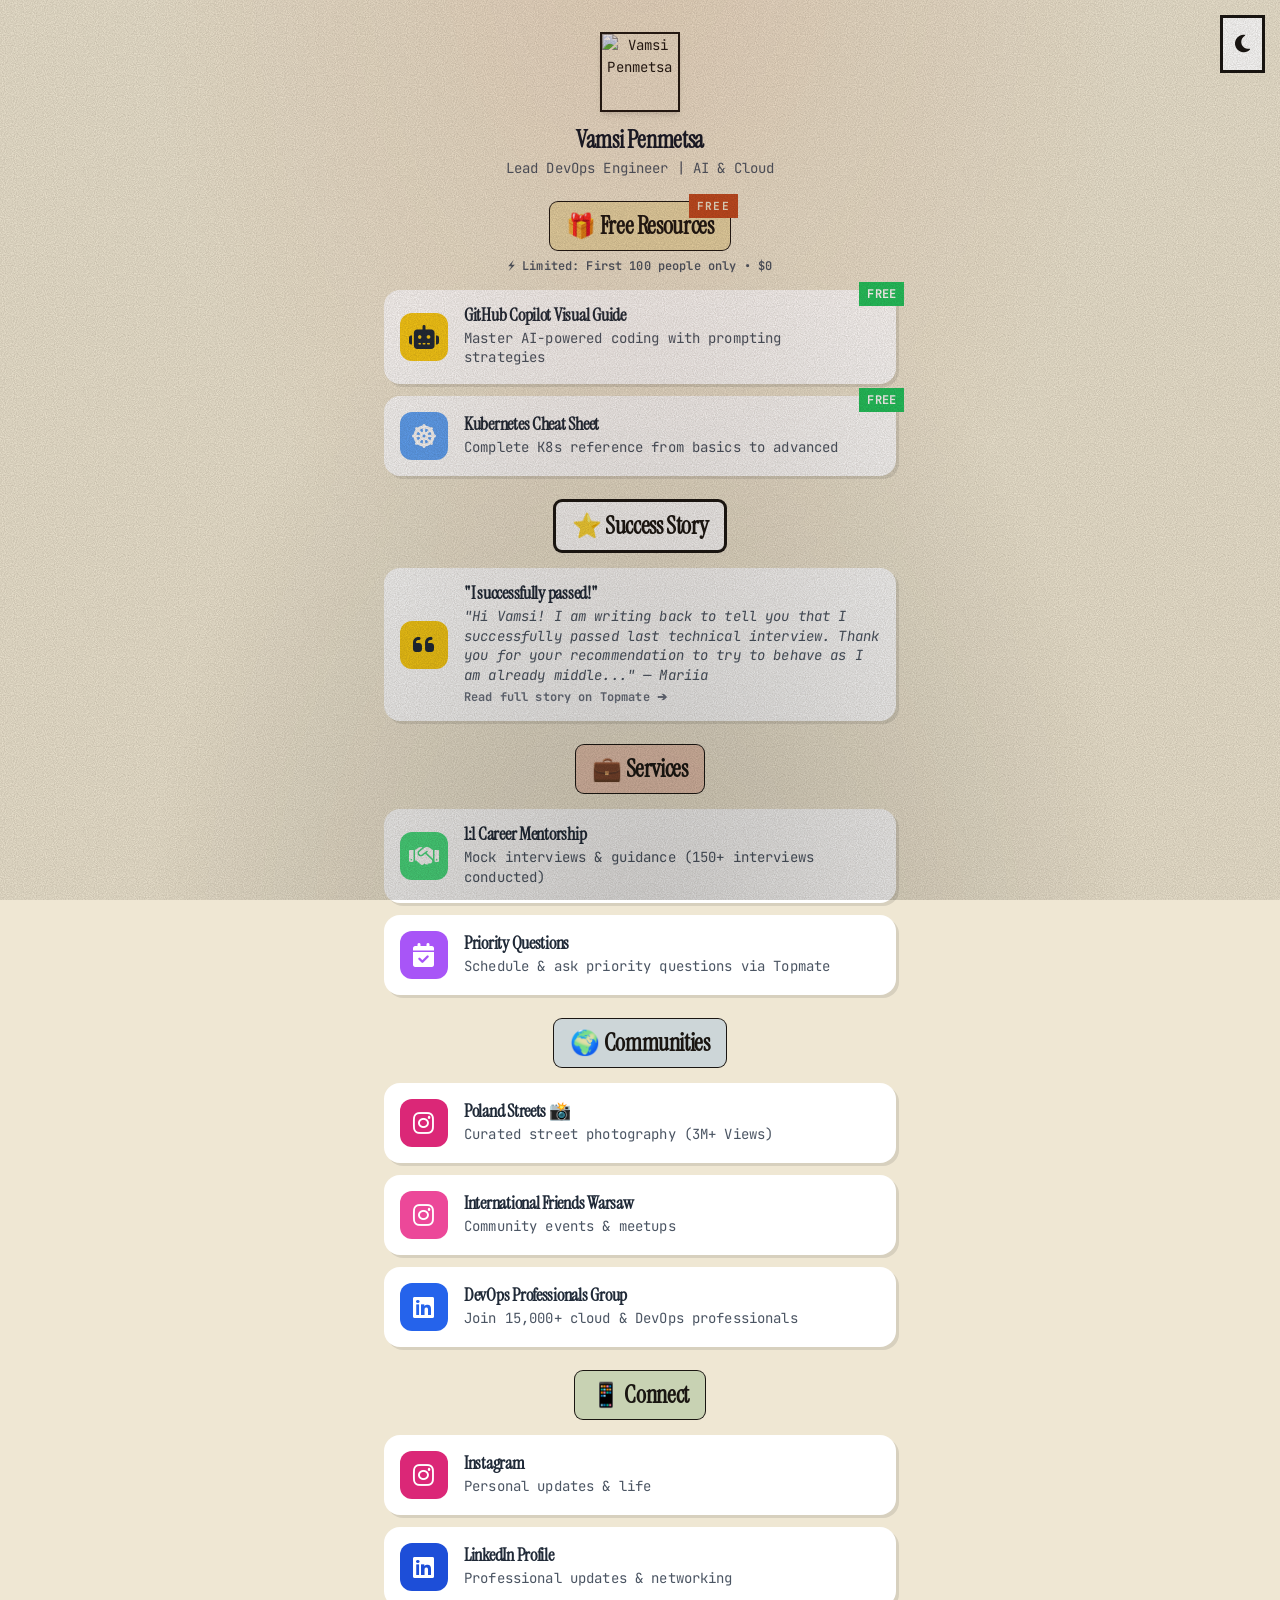
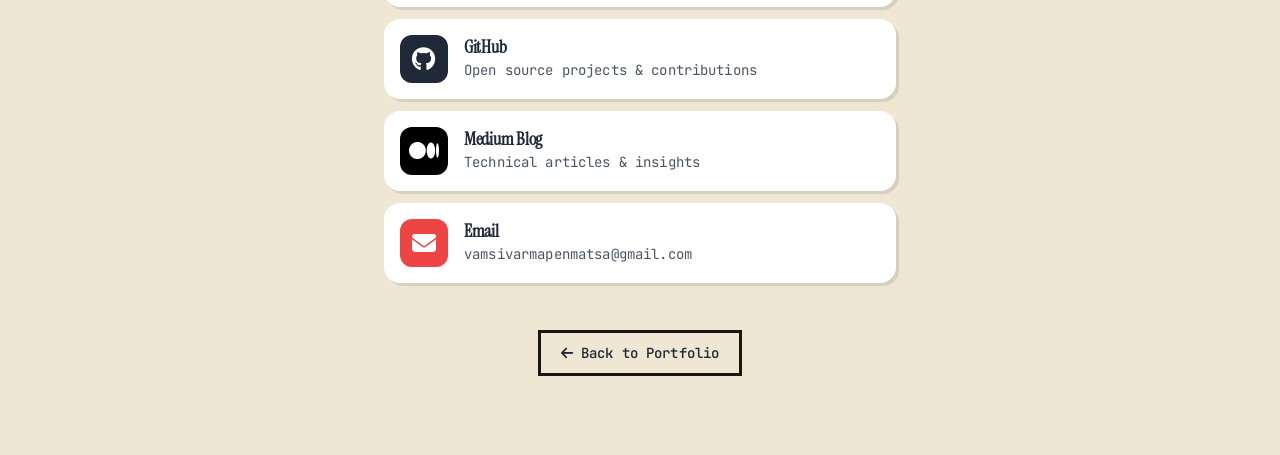
==== commit 18ae474d: "fix: dark mode visibility + mobile font alignment" ====
--- a/links/index.html
+++ b/links/index.html
@@ -10,8 +10,8 @@
         integrity="sha512-iecdLmaskl7CVkqkXNQ/ZH/XLlvWZOJyj7Yy7tcenmpD1ypASozpmT/E0iPtmFIB46ZmdtAc9eNBvH0H/ZpiBw=="
         crossorigin="anonymous" referrerpolicy="no-referrer" />
     <meta name="description" content="All my resources, products, services, and community links in one place.">
-  <script type="module" crossorigin src="/assets/main-db3e3a4b.js"></script>
-  <link rel="stylesheet" href="/assets/main-369b8733.css">
+  <script type="module" crossorigin src="/assets/main-ef1c62f5.js"></script>
+  <link rel="stylesheet" href="/assets/main-20a18e58.css">
 </head>
 
 <body class="min-h-screen flex flex-col items-center py-8 px-4 relative overflow-x-hidden">
--- a/assets/main-20a18e58.css
+++ b/assets/main-20a18e58.css
@@ -0,0 +1 @@
+@import"https://fonts.googleapis.com/css2?family=Instrument+Serif:ital@0;1&family=JetBrains+Mono:wght@300;400;500;700&display=swap";*,:before,:after{--tw-border-spacing-x: 0;--tw-border-spacing-y: 0;--tw-translate-x: 0;--tw-translate-y: 0;--tw-rotate: 0;--tw-skew-x: 0;--tw-skew-y: 0;--tw-scale-x: 1;--tw-scale-y: 1;--tw-pan-x: ;--tw-pan-y: ;--tw-pinch-zoom: ;--tw-scroll-snap-strictness: proximity;--tw-gradient-from-position: ;--tw-gradient-via-position: ;--tw-gradient-to-position: ;--tw-ordinal: ;--tw-slashed-zero: ;--tw-numeric-figure: ;--tw-numeric-spacing: ;--tw-numeric-fraction: ;--tw-ring-inset: ;--tw-ring-offset-width: 0px;--tw-ring-offset-color: #fff;--tw-ring-color: rgb(59 130 246 / .5);--tw-ring-offset-shadow: 0 0 #0000;--tw-ring-shadow: 0 0 #0000;--tw-shadow: 0 0 #0000;--tw-shadow-colored: 0 0 #0000;--tw-blur: ;--tw-brightness: ;--tw-contrast: ;--tw-grayscale: ;--tw-hue-rotate: ;--tw-invert: ;--tw-saturate: ;--tw-sepia: ;--tw-drop-shadow: ;--tw-backdrop-blur: ;--tw-backdrop-brightness: ;--tw-backdrop-contrast: ;--tw-backdrop-grayscale: ;--tw-backdrop-hue-rotate: ;--tw-backdrop-invert: ;--tw-backdrop-opacity: ;--tw-backdrop-saturate: ;--tw-backdrop-sepia: ;--tw-contain-size: ;--tw-contain-layout: ;--tw-contain-paint: ;--tw-contain-style: }::backdrop{--tw-border-spacing-x: 0;--tw-border-spacing-y: 0;--tw-translate-x: 0;--tw-translate-y: 0;--tw-rotate: 0;--tw-skew-x: 0;--tw-skew-y: 0;--tw-scale-x: 1;--tw-scale-y: 1;--tw-pan-x: ;--tw-pan-y: ;--tw-pinch-zoom: ;--tw-scroll-snap-strictness: proximity;--tw-gradient-from-position: ;--tw-gradient-via-position: ;--tw-gradient-to-position: ;--tw-ordinal: ;--tw-slashed-zero: ;--tw-numeric-figure: ;--tw-numeric-spacing: ;--tw-numeric-fraction: ;--tw-ring-inset: ;--tw-ring-offset-width: 0px;--tw-ring-offset-color: #fff;--tw-ring-color: rgb(59 130 246 / .5);--tw-ring-offset-shadow: 0 0 #0000;--tw-ring-shadow: 0 0 #0000;--tw-shadow: 0 0 #0000;--tw-shadow-colored: 0 0 #0000;--tw-blur: ;--tw-brightness: ;--tw-contrast: ;--tw-grayscale: ;--tw-hue-rotate: ;--tw-invert: ;--tw-saturate: ;--tw-sepia: ;--tw-drop-shadow: ;--tw-backdrop-blur: ;--tw-backdrop-brightness: ;--tw-backdrop-contrast: ;--tw-backdrop-grayscale: ;--tw-backdrop-hue-rotate: ;--tw-backdrop-invert: ;--tw-backdrop-opacity: ;--tw-backdrop-saturate: ;--tw-backdrop-sepia: ;--tw-contain-size: ;--tw-contain-layout: ;--tw-contain-paint: ;--tw-contain-style: }*,:before,:after{box-sizing:border-box;border-width:0;border-style:solid;border-color:#e5e7eb}:before,:after{--tw-content: ""}html,:host{line-height:1.5;-webkit-text-size-adjust:100%;-moz-tab-size:4;-o-tab-size:4;tab-size:4;font-family:JetBrains Mono,ui-monospace,monospace;font-feature-settings:normal;font-variation-settings:normal;-webkit-tap-highlight-color:transparent}body{margin:0;line-height:inherit}hr{height:0;color:inherit;border-top-width:1px}abbr:where([title]){-webkit-text-decoration:underline dotted;text-decoration:underline dotted}h1,h2,h3,h4,h5,h6{font-size:inherit;font-weight:inherit}a{color:inherit;text-decoration:inherit}b,strong{font-weight:bolder}code,kbd,samp,pre{font-family:JetBrains Mono,ui-monospace,monospace;font-feature-settings:normal;font-variation-settings:normal;font-size:1em}small{font-size:80%}sub,sup{font-size:75%;line-height:0;position:relative;vertical-align:baseline}sub{bottom:-.25em}sup{top:-.5em}table{text-indent:0;border-color:inherit;border-collapse:collapse}button,input,optgroup,select,textarea{font-family:inherit;font-feature-settings:inherit;font-variation-settings:inherit;font-size:100%;font-weight:inherit;line-height:inherit;letter-spacing:inherit;color:inherit;margin:0;padding:0}button,select{text-transform:none}button,input:where([type=button]),input:where([type=reset]),input:where([type=submit]){-webkit-appearance:button;background-color:transparent;background-image:none}:-moz-focusring{outline:auto}:-moz-ui-invalid{box-shadow:none}progress{vertical-align:baseline}::-webkit-inner-spin-button,::-webkit-outer-spin-button{height:auto}[type=search]{-webkit-appearance:textfield;outline-offset:-2px}::-webkit-search-decoration{-webkit-appearance:none}::-webkit-file-upload-button{-webkit-appearance:button;font:inherit}summary{display:list-item}blockquote,dl,dd,h1,h2,h3,h4,h5,h6,hr,figure,p,pre{margin:0}fieldset{margin:0;padding:0}legend{padding:0}ol,ul,menu{list-style:none;margin:0;padding:0}dialog{padding:0}textarea{resize:vertical}input::-moz-placeholder,textarea::-moz-placeholder{opacity:1;color:#9ca3af}input::placeholder,textarea::placeholder{opacity:1;color:#9ca3af}button,[role=button]{cursor:pointer}:disabled{cursor:default}img,svg,video,canvas,audio,iframe,embed,object{display:block;vertical-align:middle}img,video{max-width:100%;height:auto}[hidden]:where(:not([hidden=until-found])){display:none}.fixed{position:fixed}.absolute{position:absolute}.relative{position:relative}.sticky{position:sticky}.-inset-4{top:-1rem;right:-1rem;bottom:-1rem;left:-1rem}.inset-0{top:0;right:0;bottom:0;left:0}.-bottom-6{bottom:-1.5rem}.-left-5{left:-1.25rem}.-left-\[42px\]{left:-42px}.-right-12{right:-3rem}.-right-2{right:-.5rem}.-right-4{right:-1rem}.-top-2{top:-.5rem}.-top-4{top:-1rem}.-top-5{top:-1.25rem}.-top-8{top:-2rem}.bottom-3{bottom:.75rem}.left-0{left:0}.left-1\/2{left:50%}.left-3{left:.75rem}.right-3{right:.75rem}.right-4{right:1rem}.top-0{top:0}.top-16{top:4rem}.top-4{top:1rem}.-z-10{z-index:-10}.z-0{z-index:0}.z-10{z-index:10}.z-20{z-index:20}.z-50{z-index:50}.mx-auto{margin-left:auto;margin-right:auto}.mb-0\.5{margin-bottom:.125rem}.mb-10{margin-bottom:2.5rem}.mb-12{margin-bottom:3rem}.mb-2{margin-bottom:.5rem}.mb-20{margin-bottom:5rem}.mb-3{margin-bottom:.75rem}.mb-4{margin-bottom:1rem}.mb-5{margin-bottom:1.25rem}.mb-6{margin-bottom:1.5rem}.mb-8{margin-bottom:2rem}.ml-4{margin-left:1rem}.mt-1{margin-top:.25rem}.mt-2{margin-top:.5rem}.mt-3{margin-top:.75rem}.mt-4{margin-top:1rem}.mt-6{margin-top:1.5rem}.block{display:block}.inline-block{display:inline-block}.flex{display:flex}.inline-flex{display:inline-flex}.grid{display:grid}.hidden{display:none}.h-12{height:3rem}.h-20{height:5rem}.h-4{height:1rem}.h-6{height:1.5rem}.h-64{height:16rem}.h-\[115\%\]{height:115%}.h-full{height:100%}.min-h-screen{min-height:100vh}.w-12{width:3rem}.w-16{width:4rem}.w-20{width:5rem}.w-4{width:1rem}.w-6{width:1.5rem}.w-64{width:16rem}.w-\[115\%\]{width:115%}.w-full{width:100%}.max-w-2xl{max-width:42rem}.max-w-4xl{max-width:56rem}.max-w-5xl{max-width:64rem}.max-w-lg{max-width:32rem}.flex-1{flex:1 1 0%}.grow{flex-grow:1}.-translate-x-1\/2{--tw-translate-x: -50%;transform:translate(var(--tw-translate-x),var(--tw-translate-y)) rotate(var(--tw-rotate)) skew(var(--tw-skew-x)) skewY(var(--tw-skew-y)) scaleX(var(--tw-scale-x)) scaleY(var(--tw-scale-y))}.-rotate-1{--tw-rotate: -1deg;transform:translate(var(--tw-translate-x),var(--tw-translate-y)) rotate(var(--tw-rotate)) skew(var(--tw-skew-x)) skewY(var(--tw-skew-y)) scaleX(var(--tw-scale-x)) scaleY(var(--tw-scale-y))}.-rotate-2{--tw-rotate: -2deg;transform:translate(var(--tw-translate-x),var(--tw-translate-y)) rotate(var(--tw-rotate)) skew(var(--tw-skew-x)) skewY(var(--tw-skew-y)) scaleX(var(--tw-scale-x)) scaleY(var(--tw-scale-y))}.-rotate-6{--tw-rotate: -6deg;transform:translate(var(--tw-translate-x),var(--tw-translate-y)) rotate(var(--tw-rotate)) skew(var(--tw-skew-x)) skewY(var(--tw-skew-y)) scaleX(var(--tw-scale-x)) scaleY(var(--tw-scale-y))}.rotate-1{--tw-rotate: 1deg;transform:translate(var(--tw-translate-x),var(--tw-translate-y)) rotate(var(--tw-rotate)) skew(var(--tw-skew-x)) skewY(var(--tw-skew-y)) scaleX(var(--tw-scale-x)) scaleY(var(--tw-scale-y))}.rotate-12{--tw-rotate: 12deg;transform:translate(var(--tw-translate-x),var(--tw-translate-y)) rotate(var(--tw-rotate)) skew(var(--tw-skew-x)) skewY(var(--tw-skew-y)) scaleX(var(--tw-scale-x)) scaleY(var(--tw-scale-y))}.rotate-2{--tw-rotate: 2deg;transform:translate(var(--tw-translate-x),var(--tw-translate-y)) rotate(var(--tw-rotate)) skew(var(--tw-skew-x)) skewY(var(--tw-skew-y)) scaleX(var(--tw-scale-x)) scaleY(var(--tw-scale-y))}.rotate-6{--tw-rotate: 6deg;transform:translate(var(--tw-translate-x),var(--tw-translate-y)) rotate(var(--tw-rotate)) skew(var(--tw-skew-x)) skewY(var(--tw-skew-y)) scaleX(var(--tw-scale-x)) scaleY(var(--tw-scale-y))}.-skew-y-1{--tw-skew-y: -1deg;transform:translate(var(--tw-translate-x),var(--tw-translate-y)) rotate(var(--tw-rotate)) skew(var(--tw-skew-x)) skewY(var(--tw-skew-y)) scaleX(var(--tw-scale-x)) scaleY(var(--tw-scale-y))}.scale-105{--tw-scale-x: 1.05;--tw-scale-y: 1.05;transform:translate(var(--tw-translate-x),var(--tw-translate-y)) rotate(var(--tw-rotate)) skew(var(--tw-skew-x)) skewY(var(--tw-skew-y)) scaleX(var(--tw-scale-x)) scaleY(var(--tw-scale-y))}.transform{transform:translate(var(--tw-translate-x),var(--tw-translate-y)) rotate(var(--tw-rotate)) skew(var(--tw-skew-x)) skewY(var(--tw-skew-y)) scaleX(var(--tw-scale-x)) scaleY(var(--tw-scale-y))}@keyframes pulse{50%{opacity:.5}}.animate-pulse{animation:pulse 2s cubic-bezier(.4,0,.6,1) infinite}.cursor-pointer{cursor:pointer}.list-inside{list-style-position:inside}.list-disc{list-style-type:disc}.grid-cols-2{grid-template-columns:repeat(2,minmax(0,1fr))}.grid-cols-3{grid-template-columns:repeat(3,minmax(0,1fr))}.flex-col{flex-direction:column}.flex-wrap{flex-wrap:wrap}.items-center{align-items:center}.justify-center{justify-content:center}.justify-between{justify-content:space-between}.gap-1{gap:.25rem}.gap-12{gap:3rem}.gap-2{gap:.5rem}.gap-3{gap:.75rem}.gap-4{gap:1rem}.gap-5{gap:1.25rem}.gap-6{gap:1.5rem}.gap-8{gap:2rem}.space-y-1>:not([hidden])~:not([hidden]){--tw-space-y-reverse: 0;margin-top:calc(.25rem * calc(1 - var(--tw-space-y-reverse)));margin-bottom:calc(.25rem * var(--tw-space-y-reverse))}.space-y-12>:not([hidden])~:not([hidden]){--tw-space-y-reverse: 0;margin-top:calc(3rem * calc(1 - var(--tw-space-y-reverse)));margin-bottom:calc(3rem * var(--tw-space-y-reverse))}.space-y-2>:not([hidden])~:not([hidden]){--tw-space-y-reverse: 0;margin-top:calc(.5rem * calc(1 - var(--tw-space-y-reverse)));margin-bottom:calc(.5rem * var(--tw-space-y-reverse))}.space-y-3>:not([hidden])~:not([hidden]){--tw-space-y-reverse: 0;margin-top:calc(.75rem * calc(1 - var(--tw-space-y-reverse)));margin-bottom:calc(.75rem * var(--tw-space-y-reverse))}.space-y-6>:not([hidden])~:not([hidden]){--tw-space-y-reverse: 0;margin-top:calc(1.5rem * calc(1 - var(--tw-space-y-reverse)));margin-bottom:calc(1.5rem * var(--tw-space-y-reverse))}.overflow-hidden{overflow:hidden}.overflow-x-hidden{overflow-x:hidden}.whitespace-nowrap{white-space:nowrap}.rounded{border-radius:.25rem}.rounded-3xl{border-radius:1.5rem}.rounded-full{border-radius:9999px}.rounded-lg{border-radius:.5rem}.border{border-width:1px}.border-2{border-width:2px}.border-4{border-width:4px}.border-b-2{border-bottom-width:2px}.border-l-4{border-left-width:4px}.border-l-8{border-left-width:8px}.border-t{border-top-width:1px}.border-t-2{border-top-width:2px}.border-dashed{border-style:dashed}.border-blue-600{--tw-border-opacity: 1;border-color:rgb(37 99 235 / var(--tw-border-opacity, 1))}.border-gray-400{--tw-border-opacity: 1;border-color:rgb(156 163 175 / var(--tw-border-opacity, 1))}.border-marker-yellow{--tw-border-opacity: 1;border-color:rgb(232 216 168 / var(--tw-border-opacity, 1))}.border-pencil{--tw-border-opacity: 1;border-color:rgb(26 22 18 / var(--tw-border-opacity, 1))}.border-white{--tw-border-opacity: 1;border-color:rgb(255 255 255 / var(--tw-border-opacity, 1))}.bg-black{--tw-bg-opacity: 1;background-color:rgb(0 0 0 / var(--tw-bg-opacity, 1))}.bg-blue-400{--tw-bg-opacity: 1;background-color:rgb(96 165 250 / var(--tw-bg-opacity, 1))}.bg-blue-600{--tw-bg-opacity: 1;background-color:rgb(37 99 235 / var(--tw-bg-opacity, 1))}.bg-blue-700{--tw-bg-opacity: 1;background-color:rgb(29 78 216 / var(--tw-bg-opacity, 1))}.bg-gray-300{--tw-bg-opacity: 1;background-color:rgb(209 213 219 / var(--tw-bg-opacity, 1))}.bg-gray-800{--tw-bg-opacity: 1;background-color:rgb(31 41 55 / var(--tw-bg-opacity, 1))}.bg-green-400{--tw-bg-opacity: 1;background-color:rgb(74 222 128 / var(--tw-bg-opacity, 1))}.bg-green-500{--tw-bg-opacity: 1;background-color:rgb(34 197 94 / var(--tw-bg-opacity, 1))}.bg-marker-blue{--tw-bg-opacity: 1;background-color:rgb(205 214 216 / var(--tw-bg-opacity, 1))}.bg-marker-green{--tw-bg-opacity: 1;background-color:rgb(200 210 179 / var(--tw-bg-opacity, 1))}.bg-marker-pink{--tw-bg-opacity: 1;background-color:rgb(232 197 176 / var(--tw-bg-opacity, 1))}.bg-marker-yellow{--tw-bg-opacity: 1;background-color:rgb(232 216 168 / var(--tw-bg-opacity, 1))}.bg-paper{--tw-bg-opacity: 1;background-color:rgb(239 231 211 / var(--tw-bg-opacity, 1))}.bg-paper\/90{background-color:#efe7d3e6}.bg-pencil{--tw-bg-opacity: 1;background-color:rgb(26 22 18 / var(--tw-bg-opacity, 1))}.bg-pink-500{--tw-bg-opacity: 1;background-color:rgb(236 72 153 / var(--tw-bg-opacity, 1))}.bg-pink-600{--tw-bg-opacity: 1;background-color:rgb(219 39 119 / var(--tw-bg-opacity, 1))}.bg-purple-500{--tw-bg-opacity: 1;background-color:rgb(168 85 247 / var(--tw-bg-opacity, 1))}.bg-red-500{--tw-bg-opacity: 1;background-color:rgb(239 68 68 / var(--tw-bg-opacity, 1))}.bg-white{--tw-bg-opacity: 1;background-color:rgb(255 255 255 / var(--tw-bg-opacity, 1))}.bg-yellow-400{--tw-bg-opacity: 1;background-color:rgb(250 204 21 / var(--tw-bg-opacity, 1))}.bg-yellow-50{--tw-bg-opacity: 1;background-color:rgb(254 252 232 / var(--tw-bg-opacity, 1))}.object-contain{-o-object-fit:contain;object-fit:contain}.object-cover{-o-object-fit:cover;object-fit:cover}.object-top{-o-object-position:top;object-position:top}.p-2{padding:.5rem}.p-3{padding:.75rem}.p-4{padding:1rem}.p-5{padding:1.25rem}.p-6{padding:1.5rem}.p-8{padding:2rem}.\!px-4{padding-left:1rem!important;padding-right:1rem!important}.\!py-1{padding-top:.25rem!important;padding-bottom:.25rem!important}.px-1{padding-left:.25rem;padding-right:.25rem}.px-2{padding-left:.5rem;padding-right:.5rem}.px-3{padding-left:.75rem;padding-right:.75rem}.px-4{padding-left:1rem;padding-right:1rem}.px-5{padding-left:1.25rem;padding-right:1.25rem}.py-1{padding-top:.25rem;padding-bottom:.25rem}.py-2{padding-top:.5rem;padding-bottom:.5rem}.py-2\.5{padding-top:.625rem;padding-bottom:.625rem}.py-3{padding-top:.75rem;padding-bottom:.75rem}.py-4{padding-top:1rem;padding-bottom:1rem}.py-8{padding-top:2rem;padding-bottom:2rem}.pb-4{padding-bottom:1rem}.pl-4{padding-left:1rem}.pl-8{padding-left:2rem}.pt-3{padding-top:.75rem}.pt-4{padding-top:1rem}.pt-6{padding-top:1.5rem}.text-center{text-align:center}.text-2xl{font-size:1.5rem;line-height:2rem}.text-3xl{font-size:1.875rem;line-height:2.25rem}.text-5xl{font-size:3rem;line-height:1}.text-6xl{font-size:3.75rem;line-height:1}.text-base{font-size:1rem;line-height:1.5rem}.text-lg{font-size:1.125rem;line-height:1.75rem}.text-sm{font-size:.875rem;line-height:1.25rem}.text-xl{font-size:1.25rem;line-height:1.75rem}.text-xs{font-size:.75rem;line-height:1rem}.font-bold{font-weight:700}.font-medium{font-weight:500}.font-normal{font-weight:400}.font-semibold{font-weight:600}.uppercase{text-transform:uppercase}.italic{font-style:italic}.leading-relaxed{line-height:1.625}.leading-snug{line-height:1.375}.leading-tight{line-height:1.25}.tracking-widest{letter-spacing:.1em}.text-blue-600{--tw-text-opacity: 1;color:rgb(37 99 235 / var(--tw-text-opacity, 1))}.text-gray-500{--tw-text-opacity: 1;color:rgb(107 114 128 / var(--tw-text-opacity, 1))}.text-gray-600{--tw-text-opacity: 1;color:rgb(75 85 99 / var(--tw-text-opacity, 1))}.text-gray-800{--tw-text-opacity: 1;color:rgb(31 41 55 / var(--tw-text-opacity, 1))}.text-gray-900{--tw-text-opacity: 1;color:rgb(17 24 39 / var(--tw-text-opacity, 1))}.text-marker-yellow{--tw-text-opacity: 1;color:rgb(232 216 168 / var(--tw-text-opacity, 1))}.text-pencil{--tw-text-opacity: 1;color:rgb(26 22 18 / var(--tw-text-opacity, 1))}.text-pencil-light{--tw-text-opacity: 1;color:rgb(91 82 71 / var(--tw-text-opacity, 1))}.text-red-500{--tw-text-opacity: 1;color:rgb(239 68 68 / var(--tw-text-opacity, 1))}.text-white{--tw-text-opacity: 1;color:rgb(255 255 255 / var(--tw-text-opacity, 1))}.text-yellow-400{--tw-text-opacity: 1;color:rgb(250 204 21 / var(--tw-text-opacity, 1))}.text-yellow-500{--tw-text-opacity: 1;color:rgb(234 179 8 / var(--tw-text-opacity, 1))}.opacity-0{opacity:0}.opacity-20{opacity:.2}.opacity-50{opacity:.5}.shadow-inner{--tw-shadow: inset 0 2px 4px 0 rgb(0 0 0 / .05);--tw-shadow-colored: inset 0 2px 4px 0 var(--tw-shadow-color);box-shadow:var(--tw-ring-offset-shadow, 0 0 #0000),var(--tw-ring-shadow, 0 0 #0000),var(--tw-shadow)}.shadow-lg{--tw-shadow: 0 10px 15px -3px rgb(0 0 0 / .1), 0 4px 6px -4px rgb(0 0 0 / .1);--tw-shadow-colored: 0 10px 15px -3px var(--tw-shadow-color), 0 4px 6px -4px var(--tw-shadow-color);box-shadow:var(--tw-ring-offset-shadow, 0 0 #0000),var(--tw-ring-shadow, 0 0 #0000),var(--tw-shadow)}.shadow-md{--tw-shadow: 0 4px 6px -1px rgb(0 0 0 / .1), 0 2px 4px -2px rgb(0 0 0 / .1);--tw-shadow-colored: 0 4px 6px -1px var(--tw-shadow-color), 0 2px 4px -2px var(--tw-shadow-color);box-shadow:var(--tw-ring-offset-shadow, 0 0 #0000),var(--tw-ring-shadow, 0 0 #0000),var(--tw-shadow)}.shadow-sketch{--tw-shadow: 0 0 0 1px #1a1612;--tw-shadow-colored: 0 0 0 1px var(--tw-shadow-color);box-shadow:var(--tw-ring-offset-shadow, 0 0 #0000),var(--tw-ring-shadow, 0 0 #0000),var(--tw-shadow)}.shadow-sketch-hover{--tw-shadow: 4px 4px 0 0 #1a1612;--tw-shadow-colored: 4px 4px 0 0 var(--tw-shadow-color);box-shadow:var(--tw-ring-offset-shadow, 0 0 #0000),var(--tw-ring-shadow, 0 0 #0000),var(--tw-shadow)}.filter{filter:var(--tw-blur) var(--tw-brightness) var(--tw-contrast) var(--tw-grayscale) var(--tw-hue-rotate) var(--tw-invert) var(--tw-saturate) var(--tw-sepia) var(--tw-drop-shadow)}.backdrop-blur-sm{--tw-backdrop-blur: blur(4px);-webkit-backdrop-filter:var(--tw-backdrop-blur) var(--tw-backdrop-brightness) var(--tw-backdrop-contrast) var(--tw-backdrop-grayscale) var(--tw-backdrop-hue-rotate) var(--tw-backdrop-invert) var(--tw-backdrop-opacity) var(--tw-backdrop-saturate) var(--tw-backdrop-sepia);backdrop-filter:var(--tw-backdrop-blur) var(--tw-backdrop-brightness) var(--tw-backdrop-contrast) var(--tw-backdrop-grayscale) var(--tw-backdrop-hue-rotate) var(--tw-backdrop-invert) var(--tw-backdrop-opacity) var(--tw-backdrop-saturate) var(--tw-backdrop-sepia)}.transition{transition-property:color,background-color,border-color,text-decoration-color,fill,stroke,opacity,box-shadow,transform,filter,backdrop-filter;transition-timing-function:cubic-bezier(.4,0,.2,1);transition-duration:.15s}.transition-all{transition-property:all;transition-timing-function:cubic-bezier(.4,0,.2,1);transition-duration:.15s}.transition-colors{transition-property:color,background-color,border-color,text-decoration-color,fill,stroke;transition-timing-function:cubic-bezier(.4,0,.2,1);transition-duration:.15s}.transition-opacity{transition-property:opacity;transition-timing-function:cubic-bezier(.4,0,.2,1);transition-duration:.15s}.transition-transform{transition-property:transform;transition-timing-function:cubic-bezier(.4,0,.2,1);transition-duration:.15s}.duration-300{transition-duration:.3s}:root{--paper: #efe7d3;--paper-2: #e7dec6;--ink: #1a1612;--ink-soft: #5b5247;--rust: #c14a1f;--rust-soft: #d77a4f;--line: #1a161233}.dark{--paper: #141210;--paper-2: #1c1915;--ink: #efe7d3;--ink-soft: #a89e8a;--line: #efe7d333}html,body{background:var(--paper)}body{overflow-x:hidden;--tw-text-opacity: 1;color:rgb(26 22 18 / var(--tw-text-opacity, 1));transition-property:color,background-color,border-color,text-decoration-color,fill,stroke;transition-timing-function:cubic-bezier(.4,0,.2,1);transition-duration:.3s}body:is(.dark *){--tw-text-opacity: 1;color:rgb(239 231 211 / var(--tw-text-opacity, 1))}body{font-family:JetBrains Mono,ui-monospace,monospace;font-weight:400;font-size:14px;line-height:1.6;letter-spacing:.01em;background-image:none;position:relative}body:before{content:"";position:fixed;top:0;right:0;bottom:0;left:0;pointer-events:none;z-index:9998;opacity:.55;mix-blend-mode:multiply;background-image:url("data:image/svg+xml;utf8,<svg xmlns='http://www.w3.org/2000/svg' width='220' height='220'><filter id='n'><feTurbulence type='fractalNoise' baseFrequency='0.9' numOctaves='2' stitchTiles='stitch'/><feColorMatrix values='0 0 0 0 0.10 0 0 0 0 0.08 0 0 0 0 0.06 0 0 0 0.55 0'/></filter><rect width='100%25' height='100%25' filter='url(%23n)'/></svg>");background-size:220px 220px}.dark body:before{mix-blend-mode:screen;opacity:.35}body:after{content:"";position:fixed;top:0;right:0;bottom:0;left:0;pointer-events:none;z-index:9997;background:radial-gradient(ellipse at 50% -10%,rgba(193,74,31,.1),transparent 55%),radial-gradient(ellipse at 50% 110%,rgba(26,22,18,.18),transparent 55%)}h1,h2,h3,h4,h5{font-family:"Instrument Serif",Georgia,serif;font-weight:400;letter-spacing:-.015em;line-height:1.05}h1{font-size:clamp(2.2rem,5.5vw,4.5rem)}h2{font-size:clamp(1.8rem,3.8vw,3rem)}h3{font-size:clamp(1.2rem,2.2vw,1.6rem)}h4{font-size:1.1rem}p,li,a,button{font-family:JetBrains Mono,ui-monospace,monospace;font-size:.85rem;line-height:1.6}::-moz-selection{background:var(--rust);color:var(--paper)}::selection{background:var(--rust);color:var(--paper)}::-webkit-scrollbar{width:10px;height:10px}::-webkit-scrollbar-track{background:var(--paper)}::-webkit-scrollbar-thumb{background:var(--ink);border:2px solid var(--paper)}.highlight-yellow,.highlight-pink,.highlight-green,.highlight-blue{font-family:JetBrains Mono,ui-monospace,monospace;font-size:.8rem;font-weight:500;letter-spacing:.04em;text-transform:uppercase;padding:.12em .45em;margin:0 .1em;border:1px solid var(--ink);background:var(--paper-2);color:var(--ink);border-radius:0;display:inline-block;line-height:1.4;vertical-align:baseline}.highlight-yellow{background:#e8d8a8}.highlight-pink{background:#e8c5b0}.highlight-green{background:#c8d2b3}.highlight-blue{background:#cdd6d8}.dark .highlight-yellow{background:#3a3324;color:var(--ink)}.dark .highlight-pink{background:#3a2a22;color:var(--ink)}.dark .highlight-green{background:#26301f;color:var(--ink)}.dark .highlight-blue{background:#222a2c;color:var(--ink)}.sketch-box{background:var(--paper-2);color:var(--ink);border:1px solid var(--ink)!important;border-radius:0!important;box-shadow:none;transition:transform .25s ease,box-shadow .25s ease;position:relative;transform:none!important}.dark .sketch-box{background:var(--paper-2);color:var(--ink);border-color:var(--ink)!important}.sketch-box:hover{transform:translate(-2px,-2px)!important;box-shadow:4px 4px 0 0 var(--ink)}.sketch-btn{display:inline-flex;align-items:center;gap:.5rem;padding:.6rem 1rem;border:1px solid var(--ink)!important;border-radius:0!important;background:var(--paper);color:var(--ink);font-family:JetBrains Mono,ui-monospace,monospace;font-weight:500;font-size:.75rem;letter-spacing:.06em;text-transform:uppercase;cursor:pointer;transition:all .15s ease}.sketch-btn:hover{background:var(--ink)!important;color:var(--paper)!important;transform:translate(-1px,-1px);box-shadow:3px 3px 0 0 var(--ink)}.sketch-btn.bg-marker-yellow,.sketch-btn[class*=marker-yellow]{background:var(--rust)!important;color:var(--paper)!important;border-color:var(--ink)!important}.sketch-btn.bg-marker-yellow:hover{background:var(--ink)!important;color:var(--paper)!important}.nav-link{font-family:JetBrains Mono,ui-monospace,monospace;font-size:.75rem;font-weight:500;letter-spacing:.06em;text-transform:uppercase;color:var(--ink);position:relative;padding:.25rem 0}.nav-link:after{content:"";position:absolute;left:0;bottom:-2px;width:0;height:1px;background:var(--rust);transition:width .25s ease}.nav-link:hover{color:var(--rust)}.nav-link:hover:after{width:100%}.section-title{font-family:"Instrument Serif",Georgia,serif!important;font-size:clamp(2rem,4.2vw,3.2rem)!important;font-weight:400!important;text-transform:none!important;letter-spacing:-.015em!important;color:var(--ink);background:none!important;display:block!important;transform:none!important;position:relative;padding-bottom:.6rem;margin-bottom:2rem!important;border-bottom:1px solid var(--ink)}.section-title:before{content:"§";display:inline-block;font-family:JetBrains Mono,monospace;font-size:.7rem;font-weight:500;letter-spacing:.18em;color:var(--rust);margin-right:.75rem;vertical-align:middle;border:1px solid var(--rust);padding:.15rem .45rem;text-transform:uppercase}.sticky-note,.sticky-note-pink,.sticky-note-yellow,.sticky-note-blue{padding:1.5rem;border:1px solid var(--ink);color:var(--ink);border-radius:0;box-shadow:none;transform:none!important;position:relative}.sticky-note{background:#e8d8a8}.sticky-note-pink{background:#e8c5b0}.sticky-note-yellow{background:#e8d8a8}.sticky-note-blue{background:#cdd6d8}.dark .sticky-note,.dark .sticky-note-yellow{background:#3a3324;color:var(--ink)}.dark .sticky-note-pink{background:#3a2a22;color:var(--ink)}.dark .sticky-note-blue{background:#222a2c;color:var(--ink)}.sticky-note-pink:before,.sticky-note-yellow:before,.sticky-note-blue:before{content:"▍";position:absolute;top:.5rem;right:.75rem;font-family:JetBrains Mono,monospace;font-size:.7rem;color:var(--ink);opacity:.5}header{border-bottom:1px solid var(--ink)!important;background:var(--paper)!important;border-style:solid!important}.dark header{background:var(--paper-2)!important}header .text-3xl{font-family:"Instrument Serif",Georgia,serif;font-weight:400;font-size:1.5rem;letter-spacing:-.01em;transform:none!important}header .text-3xl .highlight-yellow{background:none!important;border:none!important;padding:0!important;font-family:"Instrument Serif",Georgia,serif!important;font-size:1.5rem!important;font-weight:400!important;text-transform:none!important;letter-spacing:-.01em!important;color:var(--ink)!important}header .text-3xl .highlight-yellow:before{content:"▌ ";color:var(--rust);font-size:1.2rem}section .text-5xl,section .text-6xl,h1.text-5xl,h1.text-6xl{font-family:"Instrument Serif",Georgia,serif!important;font-weight:400;letter-spacing:-.025em;line-height:.98}section .rounded-full.border-4{border-radius:0!important;border:1px solid var(--ink)!important;filter:grayscale(.15) contrast(1.05)}.animate-spin-slow{display:none!important}section svg[viewBox="0 0 50 50"]{display:none}section .rounded-full.shadow-sketch{border-radius:0!important;border:1px solid var(--ink)!important;background:var(--paper-2)!important;color:var(--ink)!important;transform:none!important;box-shadow:none!important;font-family:JetBrains Mono,monospace;font-size:.7rem;letter-spacing:.08em;text-transform:uppercase}section .rounded-full.border{border-radius:0!important;border:1px solid var(--ink)!important;background:var(--paper-2)!important;color:var(--ink)!important;font-family:JetBrains Mono,monospace;font-size:.7rem;letter-spacing:.06em;text-transform:uppercase}.rounded-full{border-radius:0!important}.w-6.h-6.rounded-full,.w-10.h-10.rounded-full,.w-12.h-12.rounded-full{border-radius:999px!important}.border-l-4.border-pencil{border-left-width:1px!important;border-left-color:var(--ink)!important}.border-dashed{border-style:solid!important}.absolute.-left-\[42px\].top-0.w-6.h-6{border-radius:0!important;background:var(--rust)!important;border-color:var(--ink)!important}#resources>div.absolute.inset-0{background:none!important;transform:none!important}@keyframes draw{0%{stroke-dashoffset:1000}to{stroke-dashoffset:0}}.animate-draw{animation:draw 2s ease-out forwards}#scroll-progress{position:fixed;top:0;left:0;height:2px;background:var(--rust);z-index:9999;width:0%;transition:width .1s;border-radius:0;box-shadow:none}.dark #scroll-progress{background:var(--rust)}[class*=rotate-1],[class*=rotate-2],[class*=-rotate-1],[class*=-rotate-2],[class*=-skew-y-1]{transform:none!important}#contact .border-2.border-pencil{border-color:var(--ink)!important}footer{border-top:1px solid var(--ink)!important;border-style:solid!important}footer p{font-family:JetBrains Mono,monospace;font-size:.75rem;letter-spacing:.05em}a{color:inherit}a:hover{color:var(--rust)}.talk-image-frame{background:#1a1612;border-bottom:1px solid var(--ink);display:flex;align-items:center;justify-content:center;max-height:70vh;overflow:hidden}.talk-image{display:block;width:100%;height:auto;max-height:70vh;-o-object-fit:contain;object-fit:contain;-o-object-position:center;object-position:center;filter:contrast(1.04) saturate(.95)}.talk-image-frame .absolute{font-family:JetBrains Mono,monospace!important;font-size:.7rem!important;letter-spacing:.08em;text-transform:uppercase;border-radius:0!important}section.mb-20.flex .sketch-box.p-8{padding:2.25rem 2rem}header{padding-top:1rem;padding-bottom:1rem}section#talk .flex.flex-wrap.gap-4.text-sm>span{font-family:JetBrains Mono,monospace;font-size:.7rem;letter-spacing:.06em;text-transform:uppercase;padding:.25rem .55rem;border:1px solid var(--ink);background:var(--paper)}section#skills .fa-cloud,section#skills .fa-code,section#skills .fa-terminal,section#skills .fa-robot{color:var(--rust)!important}#education img{filter:contrast(1.02)}.animate-pulse{animation:none!important;border-radius:0!important;background:var(--rust)!important;color:var(--paper)!important;border-color:var(--ink)!important;font-family:JetBrains Mono,monospace!important;font-size:.7rem!important;letter-spacing:.1em;text-transform:uppercase}#resources .border-4.border-marker-yellow{border-width:1px!important;border-color:var(--ink)!important}a:focus-visible,button:focus-visible{outline:2px solid var(--rust);outline-offset:3px}@media (max-width: 768px){body{font-size:13px}h1{font-size:clamp(1.8rem,8vw,2.5rem)}h2{font-size:clamp(1.4rem,6vw,2rem)}h3{font-size:clamp(1.1rem,4vw,1.4rem)}.sketch-box .absolute.top-4.right-4{position:relative;top:auto;right:auto;margin-bottom:.75rem}.sketch-box.p-8{padding:1.25rem}.w-64.h-64{width:10rem;height:10rem}.absolute.-bottom-6{position:relative;bottom:auto;left:auto;transform:none;margin-top:.75rem;display:flex;justify-content:center}.talk-image-frame,.talk-image{max-height:55vh}.border-l-4.border-pencil{margin-left:.5rem!important;padding-left:1.25rem!important}.sketch-box.p-6{padding:1rem}.section-title{font-size:1.6rem!important}.flex-1{text-align:left}.flex.gap-4.flex-wrap{gap:.5rem}.sketch-btn{font-size:.7rem;padding:.5rem .75rem}.sticky-note p,.sticky-note-pink p,.sticky-note-blue p,.sticky-note-yellow p{font-size:.8rem}header .text-3xl,header .text-3xl .highlight-yellow{font-size:1.1rem!important}.sketch-box h3{font-size:1.1rem}.sketch-box h4{font-size:.85rem}}.quickstart-header{border-top:1px solid var(--ink);border-bottom:1px solid var(--ink);padding:2.5rem 0 2rem;margin-bottom:2rem;text-align:left;position:relative}.quickstart-kicker{display:inline-block;font-family:JetBrains Mono,monospace;font-size:.7rem;letter-spacing:.18em;text-transform:uppercase;color:var(--ink);border:1px solid var(--ink);padding:.3rem .7rem;margin-bottom:1.5rem;background:var(--paper-2)}.quickstart-title{font-family:"Instrument Serif",Georgia,serif!important;font-weight:400;font-size:clamp(2.6rem,7vw,5.6rem);line-height:.96;letter-spacing:-.025em;color:var(--ink);margin:0 0 1.25rem;text-transform:uppercase}.quickstart-sub{font-family:JetBrains Mono,monospace;font-size:.95rem;line-height:1.6;max-width:62ch;color:var(--ink-soft);margin:0}.quickstart-grid{list-style:none;margin:0 0 2rem;padding:0;display:grid;grid-template-columns:repeat(3,1fr);gap:0;border:1px solid var(--ink);background:var(--paper-2)}.quickstart-step{padding:1.75rem 1.5rem 1.5rem;border-right:1px solid var(--ink);display:flex;flex-direction:column;gap:1rem;position:relative;background:var(--paper-2);transition:background .2s ease}.quickstart-step:last-child{border-right:none}.quickstart-step:hover{background:var(--paper)}.quickstart-num{font-family:JetBrains Mono,monospace;font-size:.75rem;font-weight:700;letter-spacing:.16em;text-transform:uppercase;color:var(--rust)}.quickstart-cmd{background:var(--ink);color:var(--paper);font-family:JetBrains Mono,monospace;font-size:.75rem;padding:.7rem .85rem;display:flex;align-items:center;gap:.55rem;overflow-x:auto;white-space:nowrap;border:1px solid var(--ink)}.quickstart-cmd code{font-family:JetBrains Mono,monospace;background:transparent;color:var(--paper);flex:1 1 auto;font-size:.75rem;letter-spacing:.01em}.qs-prompt{color:var(--rust-soft);font-weight:700;flex-shrink:0}.qs-copy{background:transparent;color:var(--paper);border:1px solid var(--paper);padding:.05rem .4rem;font-family:JetBrains Mono,monospace;font-size:.75rem;cursor:pointer;flex-shrink:0;transition:all .15s ease}.qs-copy:hover{background:var(--paper);color:var(--ink)}.qs-copy.qs-copied{background:var(--rust);color:var(--paper);border-color:var(--rust)}.quickstart-help{font-family:JetBrains Mono,monospace;font-size:.75rem;line-height:1.5;color:var(--ink-soft);margin:0}.quickstart-cta{text-align:right;border-top:1px solid var(--ink);padding-top:1rem}.quickstart-cta-link{font-family:JetBrains Mono,monospace;font-size:.75rem;font-weight:700;letter-spacing:.14em;text-transform:uppercase;color:var(--ink);border-bottom:1px solid var(--ink);padding-bottom:2px;transition:color .15s ease,border-color .15s ease}.quickstart-cta-link:hover{color:var(--rust);border-color:var(--rust)}@media (max-width: 768px){.quickstart-grid{grid-template-columns:1fr}.quickstart-step{border-right:none;border-bottom:1px solid var(--ink)}.quickstart-step:last-child{border-bottom:none}.quickstart-title{font-size:clamp(2.2rem,9vw,3.4rem)}}.hover\:rotate-0:hover{--tw-rotate: 0deg;transform:translate(var(--tw-translate-x),var(--tw-translate-y)) rotate(var(--tw-rotate)) skew(var(--tw-skew-x)) skewY(var(--tw-skew-y)) scaleX(var(--tw-scale-x)) scaleY(var(--tw-scale-y))}.hover\:rotate-12:hover{--tw-rotate: 12deg;transform:translate(var(--tw-translate-x),var(--tw-translate-y)) rotate(var(--tw-rotate)) skew(var(--tw-skew-x)) skewY(var(--tw-skew-y)) scaleX(var(--tw-scale-x)) scaleY(var(--tw-scale-y))}.hover\:scale-105:hover{--tw-scale-x: 1.05;--tw-scale-y: 1.05;transform:translate(var(--tw-translate-x),var(--tw-translate-y)) rotate(var(--tw-rotate)) skew(var(--tw-skew-x)) skewY(var(--tw-skew-y)) scaleX(var(--tw-scale-x)) scaleY(var(--tw-scale-y))}.hover\:scale-110:hover{--tw-scale-x: 1.1;--tw-scale-y: 1.1;transform:translate(var(--tw-translate-x),var(--tw-translate-y)) rotate(var(--tw-rotate)) skew(var(--tw-skew-x)) skewY(var(--tw-skew-y)) scaleX(var(--tw-scale-x)) scaleY(var(--tw-scale-y))}.hover\:bg-blue-200:hover{--tw-bg-opacity: 1;background-color:rgb(191 219 254 / var(--tw-bg-opacity, 1))}.hover\:bg-blue-50:hover{--tw-bg-opacity: 1;background-color:rgb(239 246 255 / var(--tw-bg-opacity, 1))}.hover\:bg-green-400:hover{--tw-bg-opacity: 1;background-color:rgb(74 222 128 / var(--tw-bg-opacity, 1))}.hover\:bg-marker-yellow\/20:hover{background-color:#e8d8a833}.hover\:bg-pencil:hover{--tw-bg-opacity: 1;background-color:rgb(26 22 18 / var(--tw-bg-opacity, 1))}.hover\:bg-yellow-300:hover{--tw-bg-opacity: 1;background-color:rgb(253 224 71 / var(--tw-bg-opacity, 1))}.hover\:text-blue-600:hover{--tw-text-opacity: 1;color:rgb(37 99 235 / var(--tw-text-opacity, 1))}.hover\:text-white:hover{--tw-text-opacity: 1;color:rgb(255 255 255 / var(--tw-text-opacity, 1))}.hover\:underline:hover{text-decoration-line:underline}.hover\:opacity-90:hover{opacity:.9}.group:hover .group-hover\:opacity-100{opacity:1}.dark\:block:is(.dark *){display:block}.dark\:hidden:is(.dark *){display:none}.dark\:border-paper-dark:is(.dark *){--tw-border-opacity: 1;border-color:rgb(20 18 16 / var(--tw-border-opacity, 1))}.dark\:border-pencil-dark:is(.dark *){--tw-border-opacity: 1;border-color:rgb(239 231 211 / var(--tw-border-opacity, 1))}.dark\:bg-gray-700:is(.dark *){--tw-bg-opacity: 1;background-color:rgb(55 65 81 / var(--tw-bg-opacity, 1))}.dark\:bg-gray-800:is(.dark *){--tw-bg-opacity: 1;background-color:rgb(31 41 55 / var(--tw-bg-opacity, 1))}.dark\:bg-gray-900:is(.dark *){--tw-bg-opacity: 1;background-color:rgb(17 24 39 / var(--tw-bg-opacity, 1))}.dark\:bg-marker-blue-dark:is(.dark *){--tw-bg-opacity: 1;background-color:rgb(34 42 44 / var(--tw-bg-opacity, 1))}.dark\:bg-marker-green-dark:is(.dark *){--tw-bg-opacity: 1;background-color:rgb(38 48 31 / var(--tw-bg-opacity, 1))}.dark\:bg-marker-pink-dark:is(.dark *){--tw-bg-opacity: 1;background-color:rgb(58 42 34 / var(--tw-bg-opacity, 1))}.dark\:bg-marker-yellow-dark:is(.dark *){--tw-bg-opacity: 1;background-color:rgb(58 51 36 / var(--tw-bg-opacity, 1))}.dark\:bg-paper-dark:is(.dark *){--tw-bg-opacity: 1;background-color:rgb(20 18 16 / var(--tw-bg-opacity, 1))}.dark\:bg-paper-dark\/90:is(.dark *){background-color:#141210e6}.dark\:text-gray-200:is(.dark *){--tw-text-opacity: 1;color:rgb(229 231 235 / var(--tw-text-opacity, 1))}.dark\:text-gray-300:is(.dark *){--tw-text-opacity: 1;color:rgb(209 213 219 / var(--tw-text-opacity, 1))}.dark\:text-gray-400:is(.dark *){--tw-text-opacity: 1;color:rgb(156 163 175 / var(--tw-text-opacity, 1))}.dark\:text-gray-50:is(.dark *){--tw-text-opacity: 1;color:rgb(249 250 251 / var(--tw-text-opacity, 1))}.dark\:text-pencil-dark:is(.dark *){--tw-text-opacity: 1;color:rgb(239 231 211 / var(--tw-text-opacity, 1))}.dark\:text-pencil-dark-light:is(.dark *){--tw-text-opacity: 1;color:rgb(168 158 138 / var(--tw-text-opacity, 1))}.dark\:text-white:is(.dark *){--tw-text-opacity: 1;color:rgb(255 255 255 / var(--tw-text-opacity, 1))}.dark\:hover\:bg-gray-800:hover:is(.dark *){--tw-bg-opacity: 1;background-color:rgb(31 41 55 / var(--tw-bg-opacity, 1))}.dark\:hover\:bg-pencil-dark:hover:is(.dark *){--tw-bg-opacity: 1;background-color:rgb(239 231 211 / var(--tw-bg-opacity, 1))}.dark\:hover\:text-white:hover:is(.dark *){--tw-text-opacity: 1;color:rgb(255 255 255 / var(--tw-text-opacity, 1))}@media (min-width: 768px){.md\:ml-8{margin-left:2rem}.md\:block{display:block}.md\:flex{display:flex}.md\:hidden{display:none}.md\:h-80{height:20rem}.md\:w-80{width:20rem}.md\:grid-cols-2{grid-template-columns:repeat(2,minmax(0,1fr))}.md\:grid-cols-4{grid-template-columns:repeat(4,minmax(0,1fr))}.md\:flex-row{flex-direction:row}.md\:text-6xl{font-size:3.75rem;line-height:1}}
